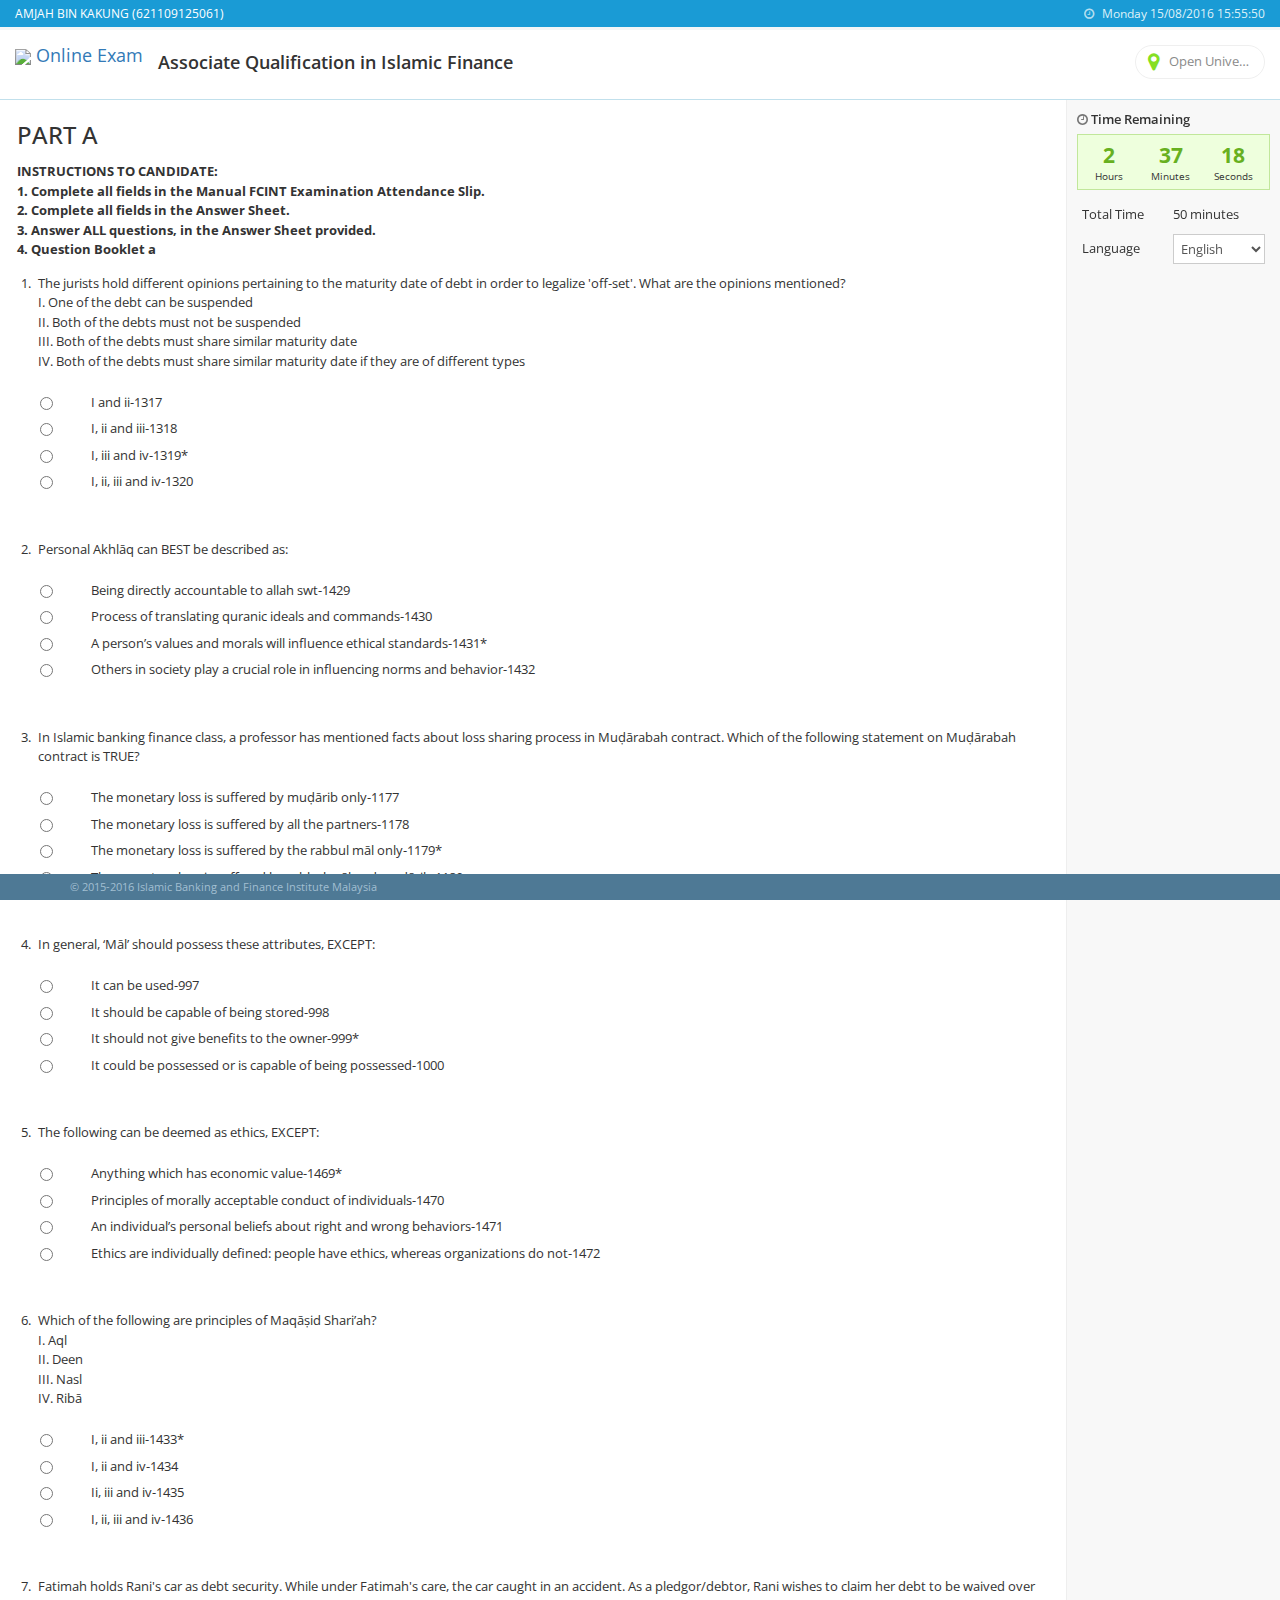
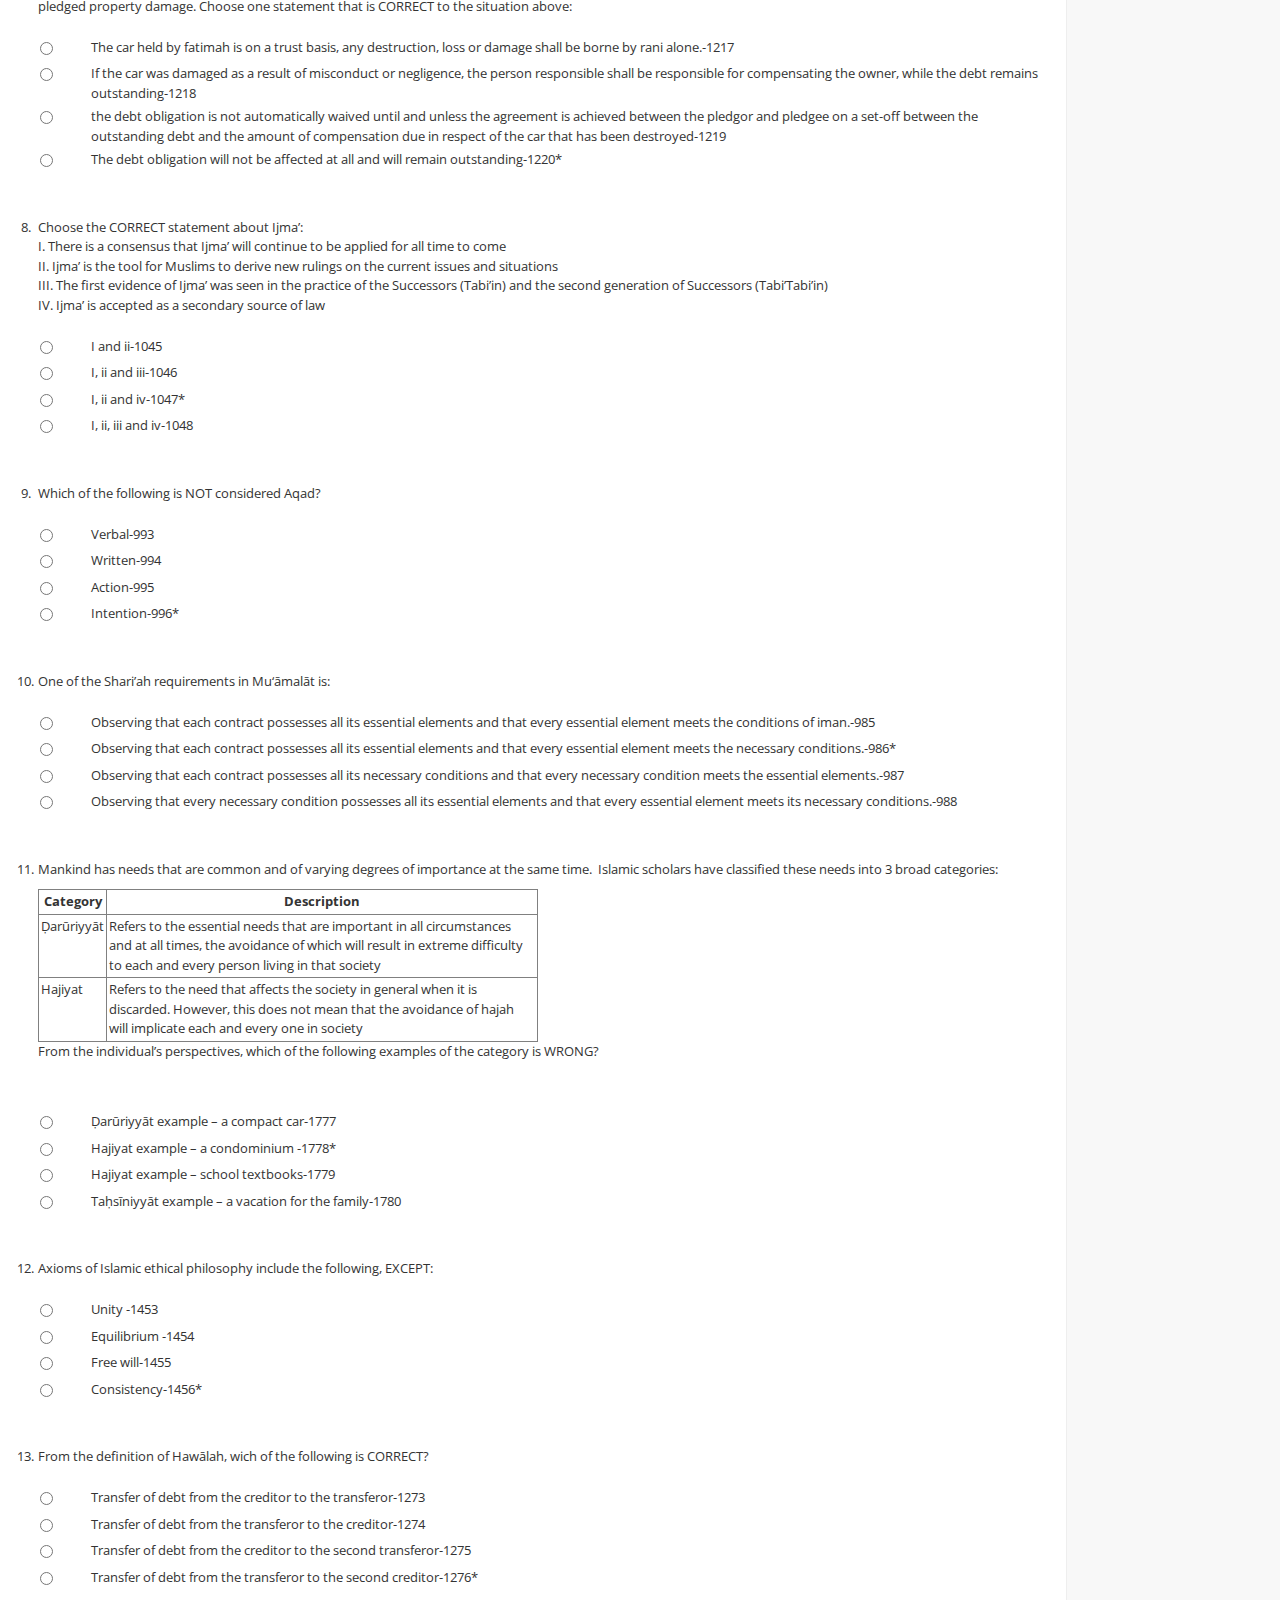
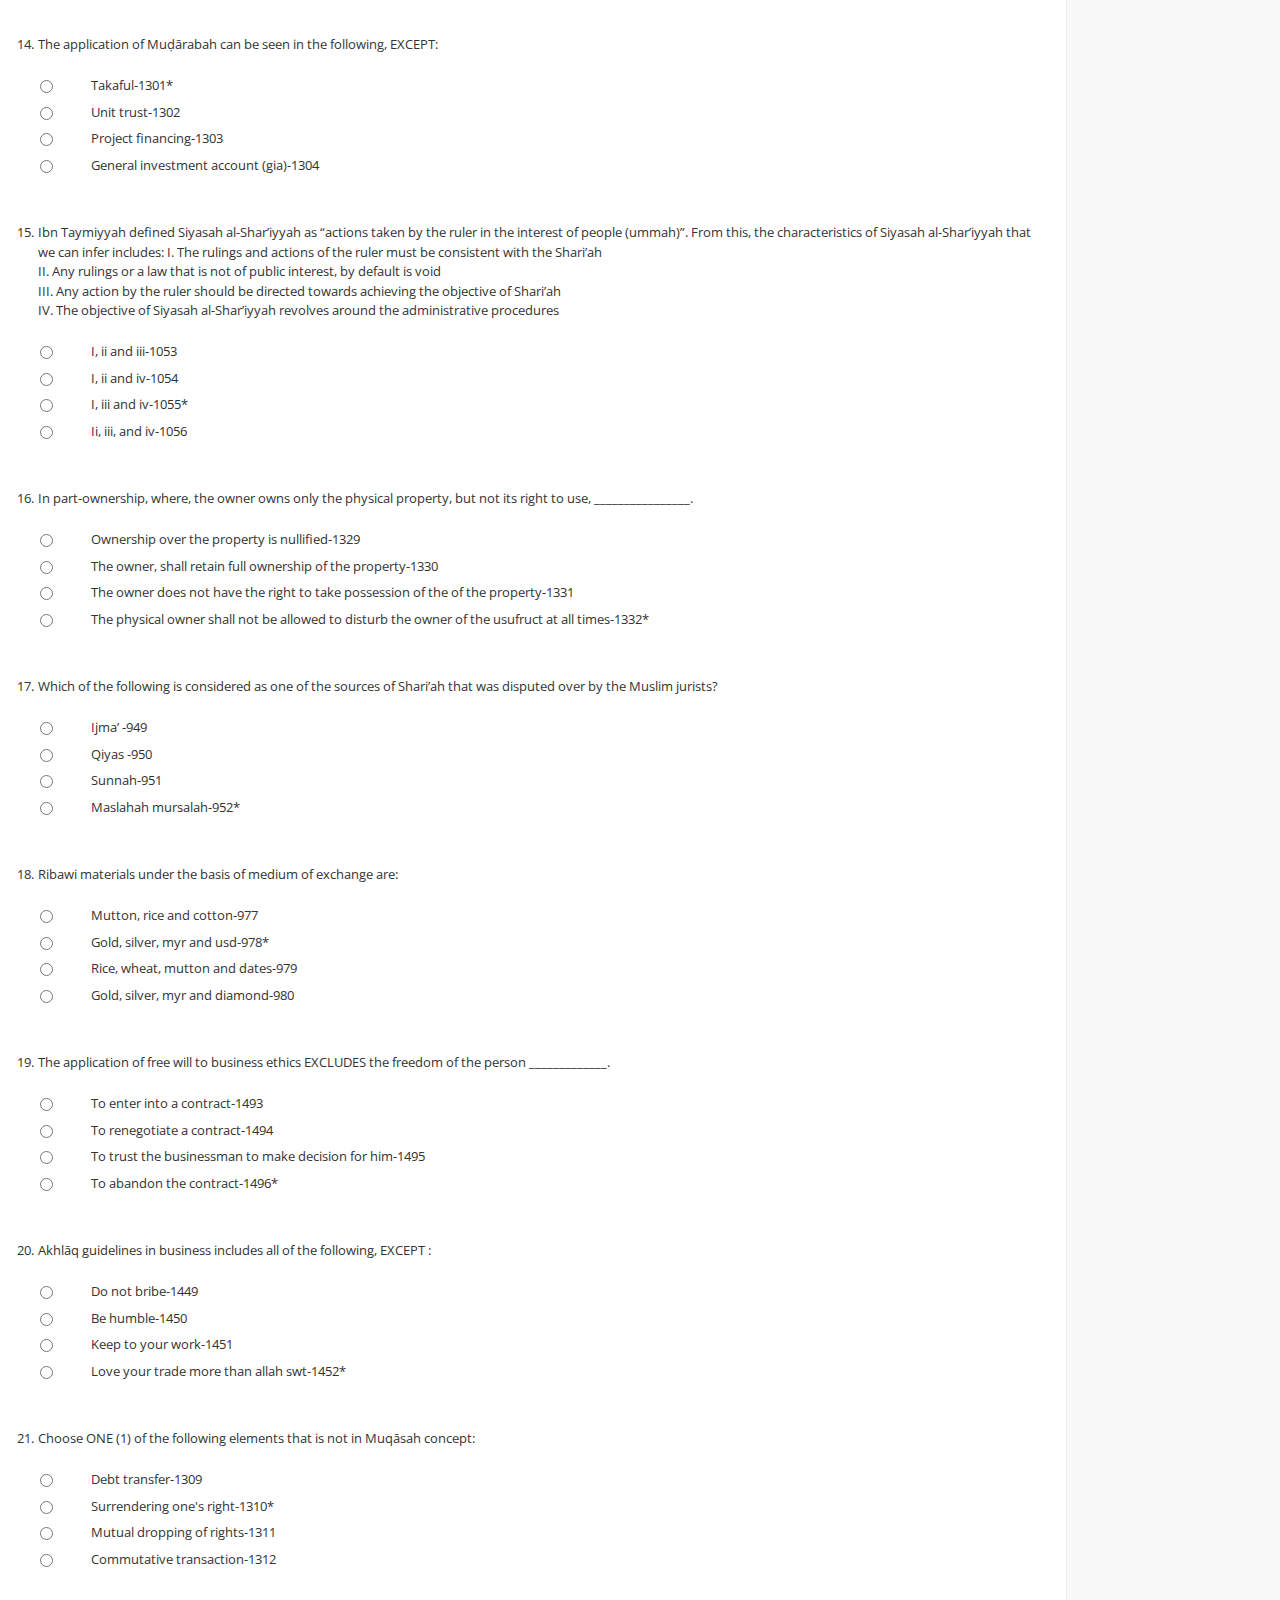
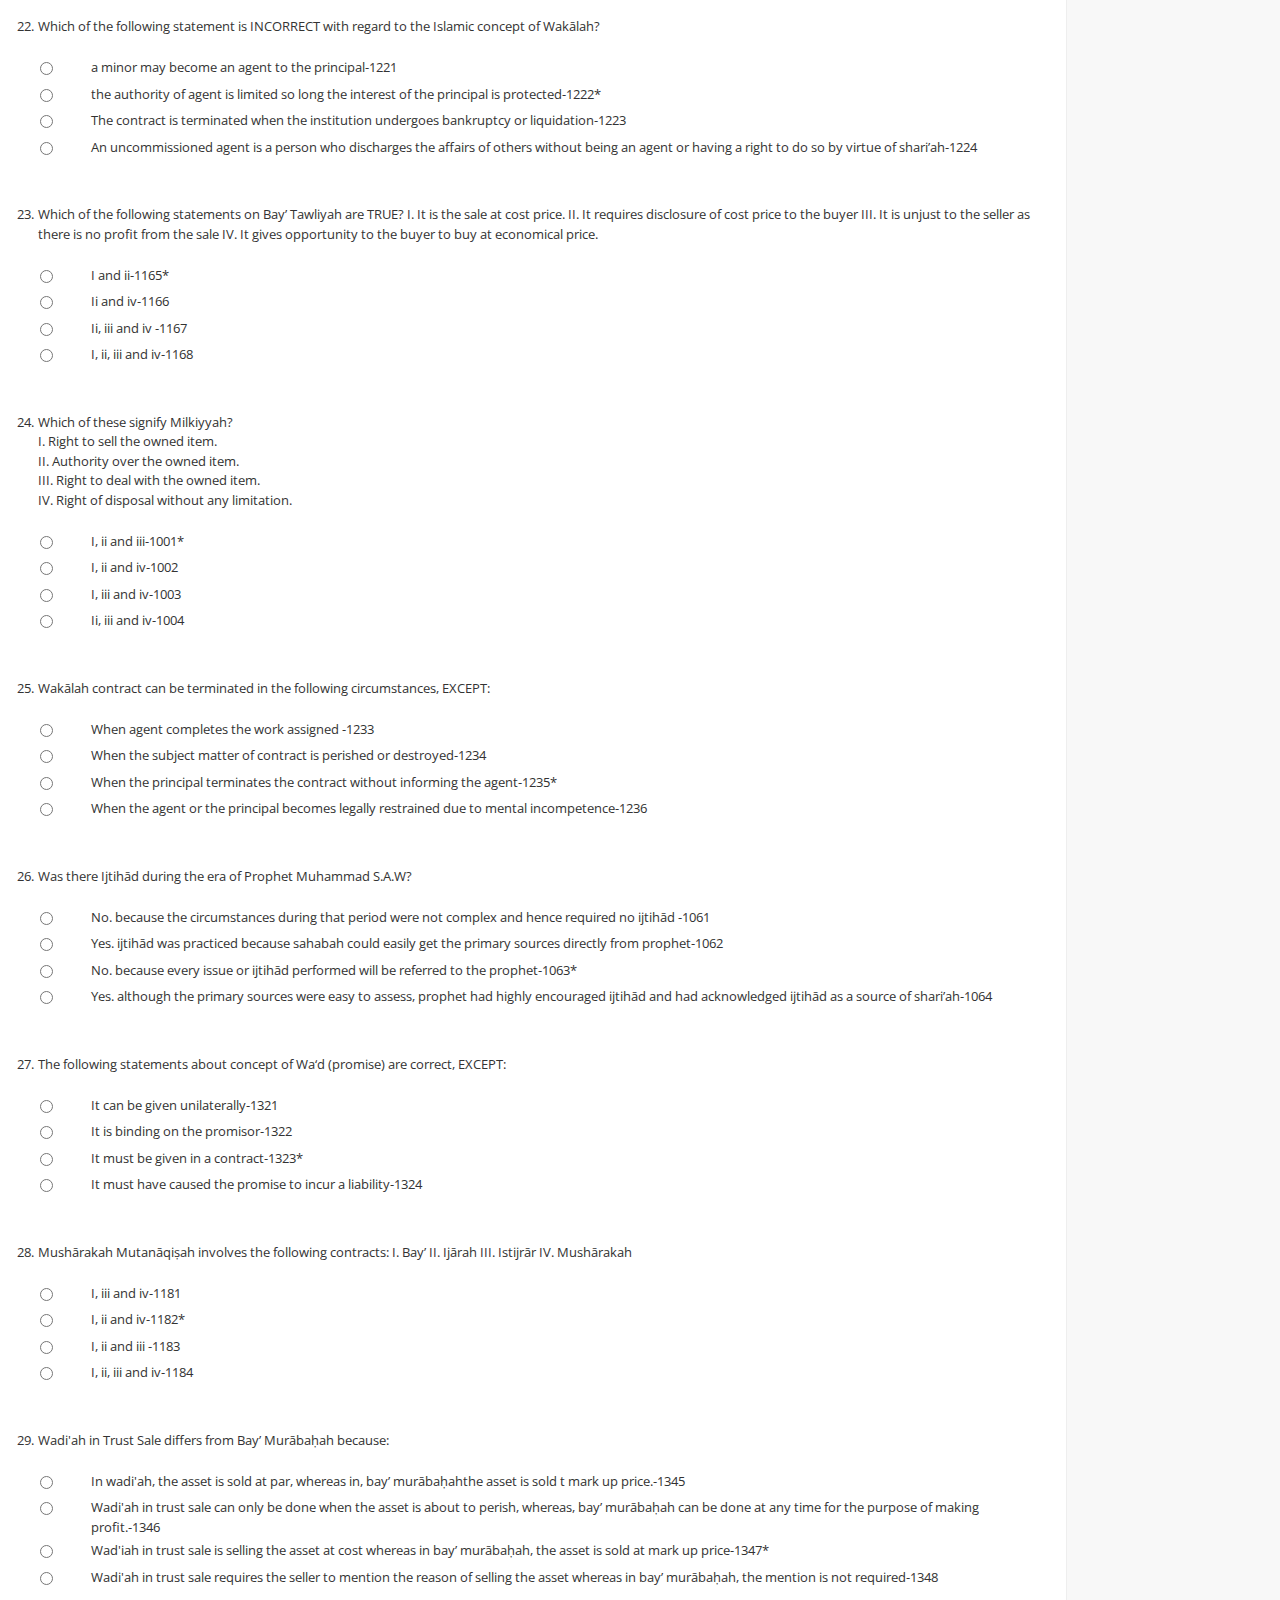
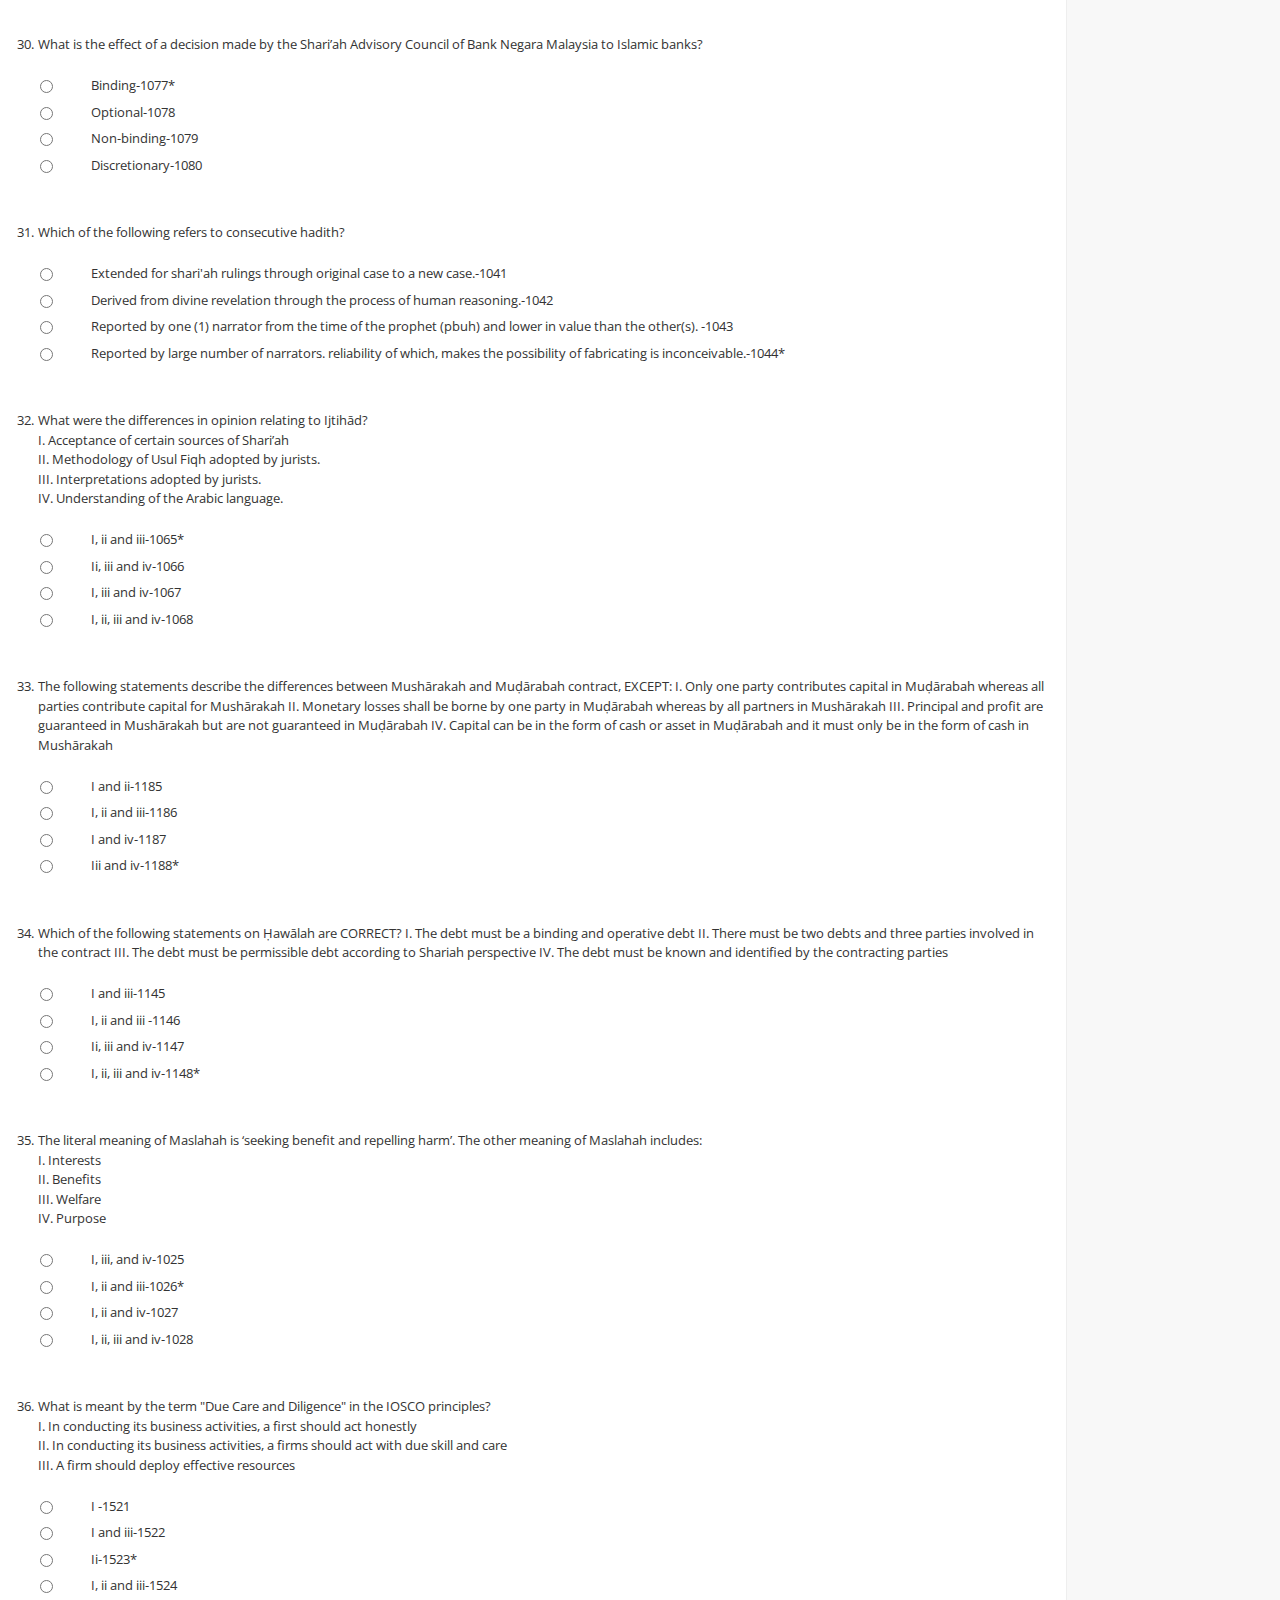
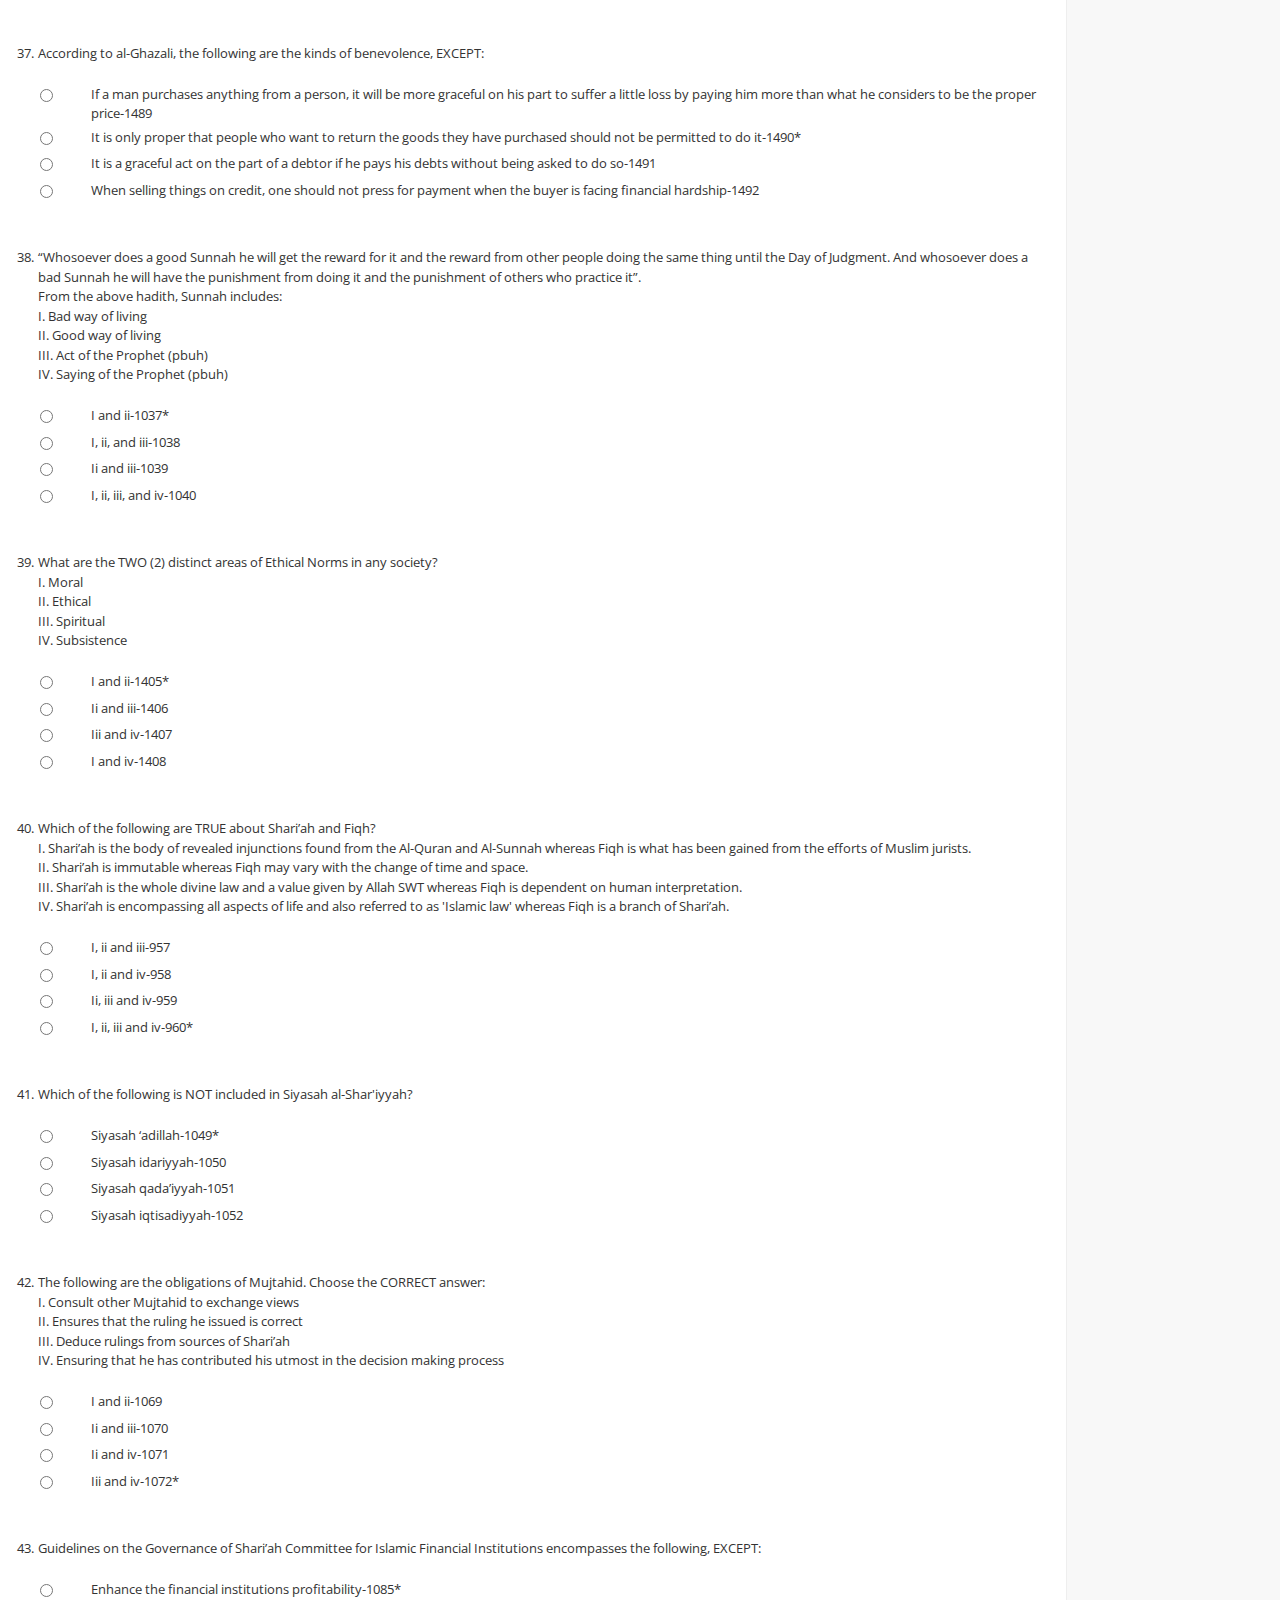
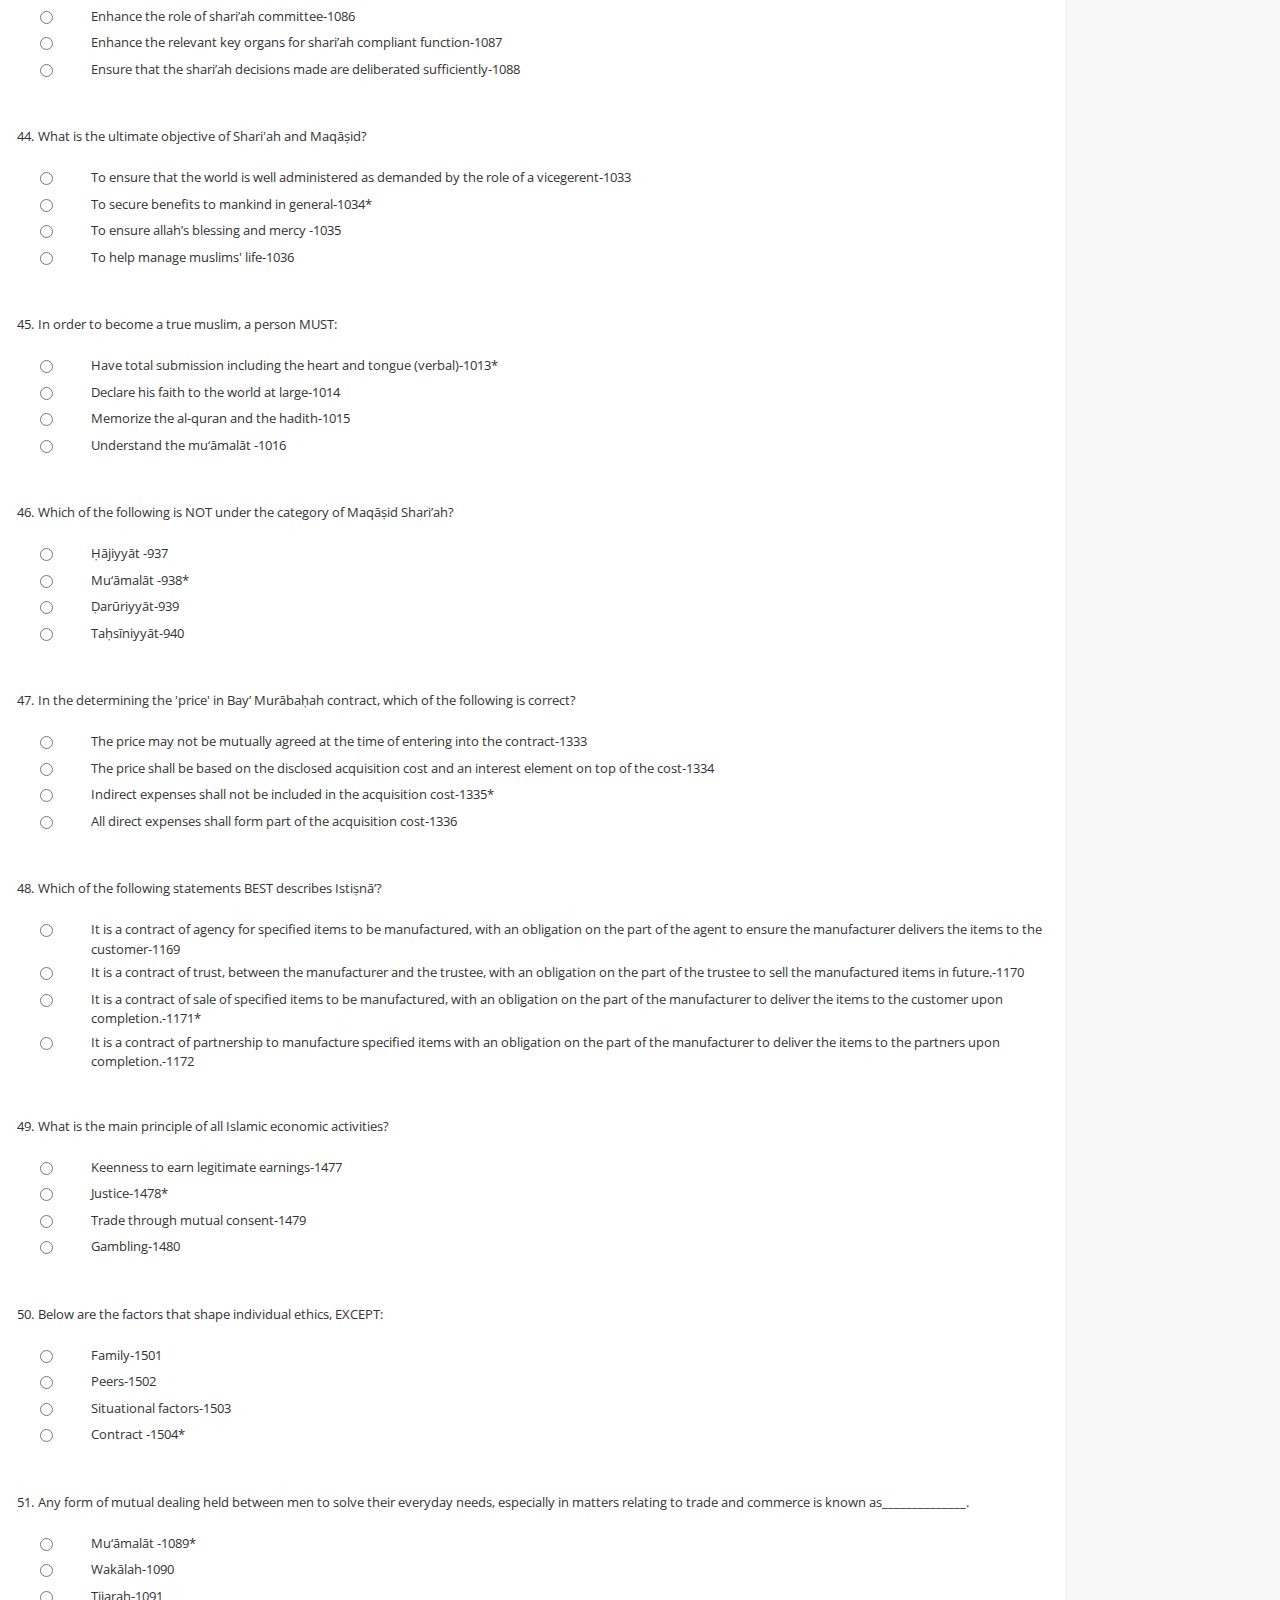
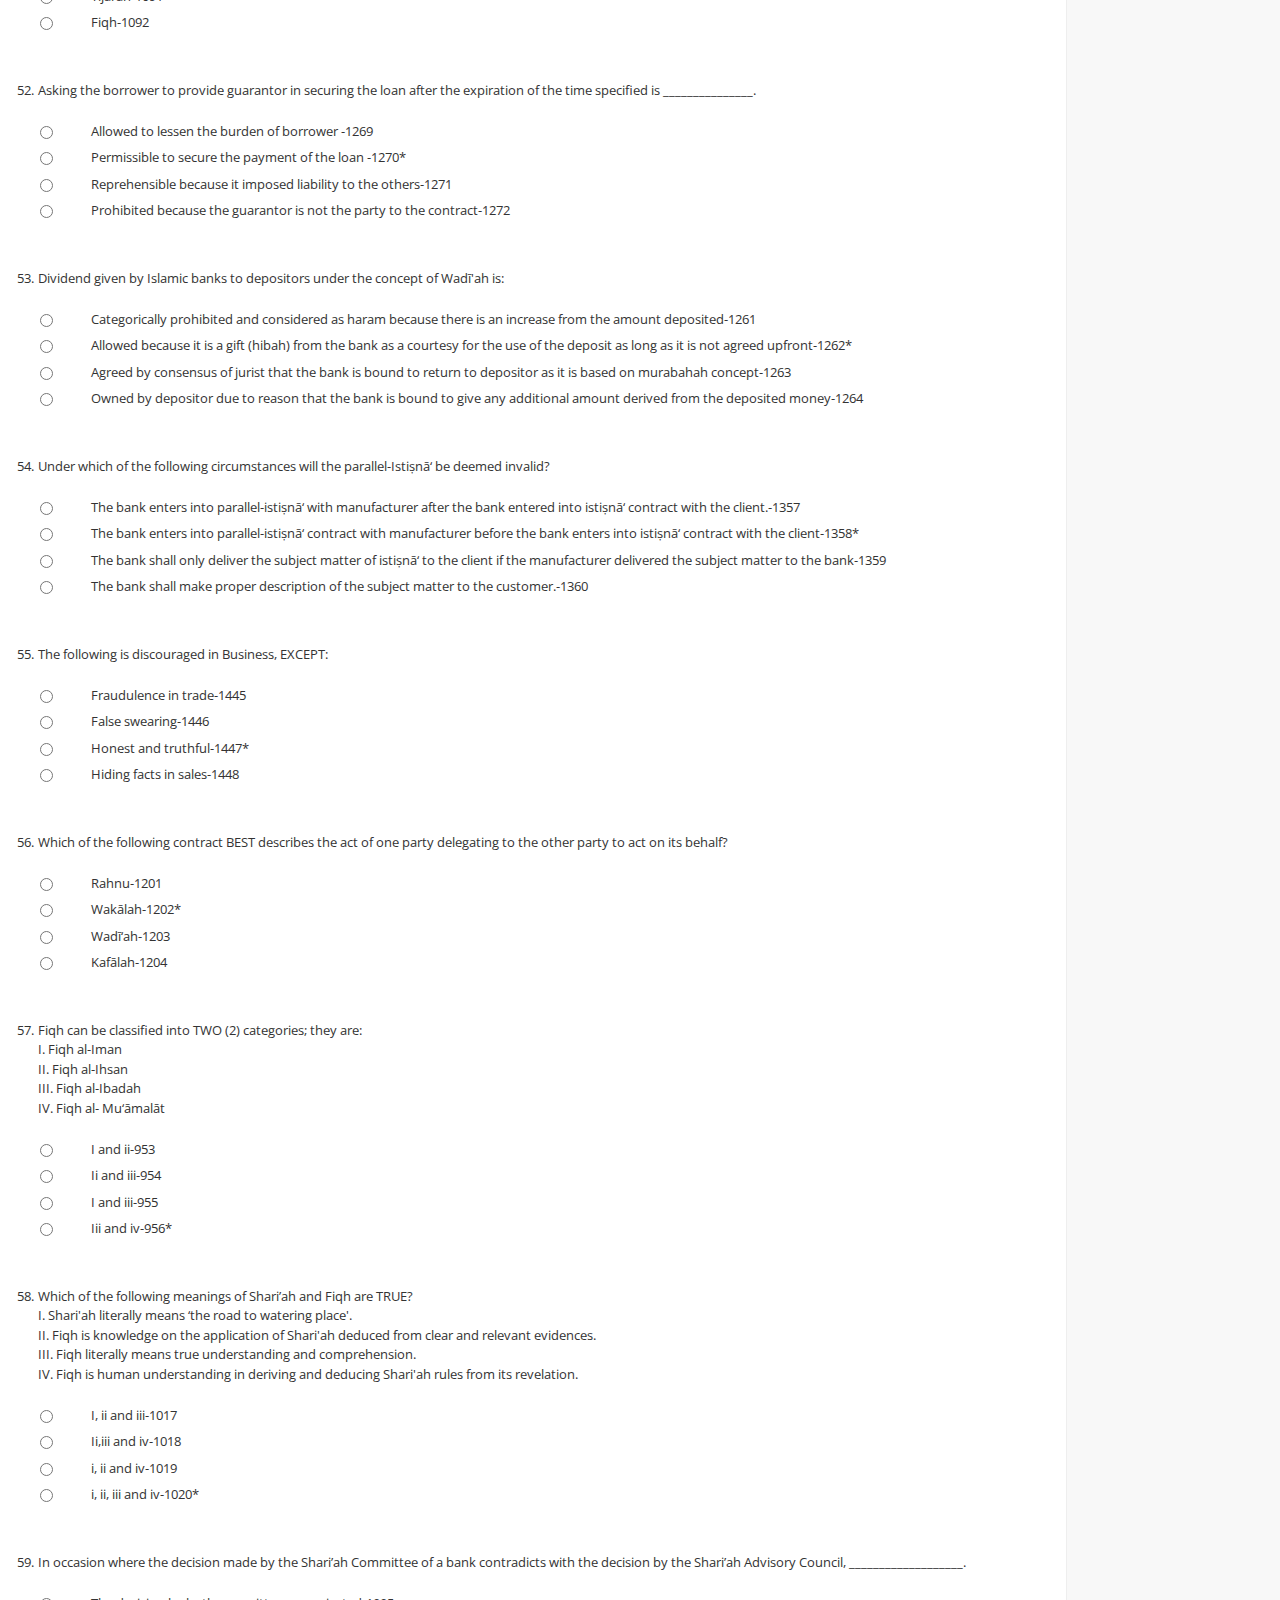
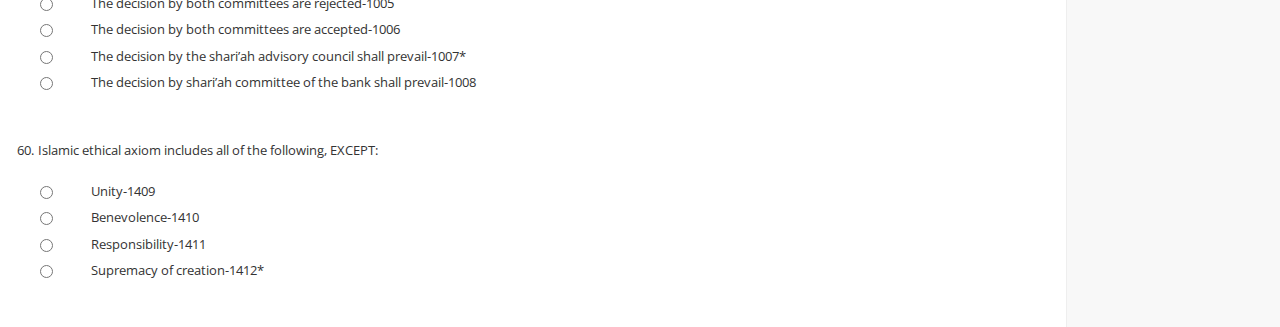
==== exam.html @ cf3e493a "lul" ====
<!doctype html>
<html class="no-js" lang="">

<head>
    <meta charset="utf-8">
    <meta http-equiv="X-UA-Compatible" content="IE=edge">
    <title>IBFIM Online Exam</title>
    <meta name="description" content="">
    <meta name="viewport" content="width=device-width, initial-scale=1">
    <!-- Bootstrap -->
    <link rel="stylesheet" href="https://netdna.bootstrapcdn.com/bootstrap/3.3.6/css/bootstrap.min.css">
    <link href="https://fonts.googleapis.com/css?family=Open+Sans:300,400,600,700" rel="stylesheet" type="text/css" />
    <link rel="stylesheet" href="https://netdna.bootstrapcdn.com/font-awesome/4.5.0/css/font-awesome.min.css">
    <link rel="stylesheet" href="https://cdnjs.cloudflare.com/ajax/libs/animate.css/3.5.2/animate.min.css">
    <link rel="stylesheet" type="text/css" href="fonts/flaticon/flaticon.css">
    <link rel="stylesheet" href="style.css" />

    <!-- HTML5 shim and Respond.js IE8 support of HTML5 elements and media queries -->
    <!--[if lt IE 9]>
			<script src="//cdnjs.cloudflare.com/ajax/libs/html5shiv/3.7.2/html5shiv.min.js"></script>
			<script src="//cdnjs.cloudflare.com/ajax/libs/respond.js/1.4.2/respond.min.js"></script>
		<![endif]-->
    <script src="https://cdnjs.cloudflare.com/ajax/libs/modernizr/2.8.3/modernizr.min.js"></script>

</head>

<body>
    <header id="header" class="clearfix fixed">
        <div class="userinfo pull-left userpage">
            <i class="icon flaticon-user"></i> <span class="name">AMJAH BIN KAKUNG </span><span class="visible-lg-inline">(621109125061)</span>
        </div>

        <div class="pull-right time hidden-xs">
            <i class="fa fa-clock-o"></i> Monday 15/08/2016 15:55:50
        </div>
    </header>
    <nav class="navbar navbar-default navbar-fixed-top">
        <div class="container-fluid">

            <div class="pull-right location">
                <i class="fa fa-map-marker"></i> <span class="name">Open University Malaysia Kuala Lumpur</span>
            </div>

            <div class="navbar-header">
                <div class="navbar-brand">
                    <a href="#"><img src="images/IBFIM-logo.png"> Online Exam</a>
                </div>
            </div>

            <h4 class="title visible-lg">Associate Qualification in Islamic Finance</h4>

        </div>
    </nav>

    <div id="wrapper" class="exam-wrapper">
        <div class="container-fluid" id="main-container">
            <div class="main exam-content-wrap" id="content">
                <!-- content -->
				<div class="row">
					
					<div class="col-xs-8 col-sm-9 col-md-10 exam-content">
					<!-- EXAM CONTENT -->

						<table class="" id="tbl-question" width="100%">
						<tbody>
							<tr>
								<td colspan="2" id="section-name"><strong><h2>PART A</h2></strong>
								</td>
							</tr>
							<tr>
								<td colspan="2" id="section-instruction"><strong></strong>
									<p><strong>INSTRUCTIONS TO CANDIDATE:<br>
									1. Complete all fields in the Manual FCINT Examination Attendance Slip.<br>
									2. Complete all fields in the Answer Sheet.<br>
									3. Answer ALL questions, in the Answer Sheet provided.<br>
									4. Question Booklet a</strong>
									</p>
								</td>
							</tr>
							<tr class="anchor">
								<td colspan="2" id="quest-361">361</td>
							</tr>
							<tr>
								<td align="center">1.</td>
								<td name="quest-361">The jurists hold different opinions pertaining to the maturity date of debt in order to legalize 'off-set'. What are the opinions mentioned?
									<br> I. One of the debt can be suspended
									<br> II. Both of the debts must not be suspended
									<br> III. Both of the debts must share similar maturity date
									<br> IV. Both of the debts must share similar maturity date if they are of different types
									<br>
									<br>
									<table id="tbl-answer" width="100%">

										<tbody>
											<tr>
												<td width="5%">
													<input class="radio_answer" name="answer-361" id="361" value="1317" type="radio">
												</td>
												<td>
													I and ii-1317 </td>

											</tr>

											<tr>
												<td width="5%">
													<input class="radio_answer" name="answer-361" id="361" value="1318" type="radio">
												</td>
												<td>
													I, ii and iii-1318 </td>

											</tr>

											<tr>
												<td width="5%">
													<input class="radio_answer" name="answer-361" id="361" value="1319" type="radio">
												</td>
												<td>
													I, iii and iv-1319* </td>

											</tr>

											<tr>
												<td width="5%">
													<input class="radio_answer" name="answer-361" id="361" value="1320" type="radio">
												</td>
												<td>
													I, ii, iii and iv-1320 </td>

											</tr>
										</tbody>
									</table>
									<br>
									<br>
								</td>
							</tr>
							<tr class="anchor">
								<td colspan="2" id="quest-362">362</td>
							</tr>
							<tr>
								<td align="center">2.</td>
								<td name="quest-362">Personal Akhlāq can BEST be described as:
									<br>
									<br>
									<table id="tbl-answer" width="100%">

										<tbody>
											<tr>
												<td width="5%">
													<input class="radio_answer" name="answer-362" id="362" value="1429" type="radio">
												</td>
												<td>
													Being directly accountable to allah swt-1429 </td>

											</tr>

											<tr>
												<td width="5%">
													<input class="radio_answer" name="answer-362" id="362" value="1430" type="radio">
												</td>
												<td>
													Process of translating quranic ideals and commands-1430 </td>

											</tr>

											<tr>
												<td width="5%">
													<input class="radio_answer" name="answer-362" id="362" value="1431" type="radio">
												</td>
												<td>
													A person’s values and morals will influence ethical standards-1431* </td>

											</tr>

											<tr>
												<td width="5%">
													<input class="radio_answer" name="answer-362" id="362" value="1432" type="radio">
												</td>
												<td>
													Others in society play a crucial role in influencing norms and behavior-1432 </td>

											</tr>
										</tbody>
									</table>
									<br>
									<br>
								</td>
							</tr>
							<tr class="anchor">
								<td colspan="2" id="quest-363">363</td>
							</tr>
							<tr>
								<td align="center">3.</td>
								<td name="quest-363">In Islamic banking finance class, a professor has mentioned facts about loss sharing process in Muḍārabah contract. Which of the following statement on Muḍārabah contract is TRUE?
									<br>
									<br>
									<table id="tbl-answer" width="100%">

										<tbody>
											<tr>
												<td width="5%">
													<input class="radio_answer" name="answer-363" id="363" value="1177" type="radio">
												</td>
												<td>
													The monetary loss is suffered by muḍārib only-1177 </td>

											</tr>

											<tr>
												<td width="5%">
													<input class="radio_answer" name="answer-363" id="363" value="1178" type="radio">
												</td>
												<td>
													The monetary loss is suffered by all the partners-1178 </td>

											</tr>

											<tr>
												<td width="5%">
													<input class="radio_answer" name="answer-363" id="363" value="1179" type="radio">
												</td>
												<td>
													The monetary loss is suffered by the rabbul māl only-1179* </td>

											</tr>

											<tr>
												<td width="5%">
													<input class="radio_answer" name="answer-363" id="363" value="1180" type="radio">
												</td>
												<td>
													The monetary loss is suffered by rabbul māl and muḍārib-1180 </td>

											</tr>
										</tbody>
									</table>
									<br>
									<br>
								</td>
							</tr>
							<tr class="anchor">
								<td colspan="2" id="quest-365">365</td>
							</tr>
							<tr>
								<td align="center">4.</td>
								<td name="quest-365">In general, ‘Māl’ should possess these attributes, EXCEPT:
									<br>
									<br>
									<table id="tbl-answer" width="100%">

										<tbody>
											<tr>
												<td width="5%">
													<input class="radio_answer" name="answer-365" id="365" value="997" type="radio">
												</td>
												<td>
													It can be used-997 </td>

											</tr>

											<tr>
												<td width="5%">
													<input class="radio_answer" name="answer-365" id="365" value="998" type="radio">
												</td>
												<td>
													It should be capable of being stored-998 </td>

											</tr>

											<tr>
												<td width="5%">
													<input class="radio_answer" name="answer-365" id="365" value="999" type="radio">
												</td>
												<td>
													It should not give benefits to the owner-999* </td>

											</tr>

											<tr>
												<td width="5%">
													<input class="radio_answer" name="answer-365" id="365" value="1000" type="radio">
												</td>
												<td>
													It could be possessed or is capable of being possessed-1000 </td>

											</tr>
										</tbody>
									</table>
									<br>
									<br>
								</td>
							</tr>
							<tr class="anchor">
								<td colspan="2" id="quest-370">370</td>
							</tr>
							<tr>
								<td align="center">5.</td>
								<td name="quest-370">The following can be deemed as ethics, EXCEPT:
									<br>
									<br>
									<table id="tbl-answer" width="100%">

										<tbody>
											<tr>
												<td width="5%">
													<input class="radio_answer" name="answer-370" id="370" value="1469" type="radio">
												</td>
												<td>
													Anything which has economic value-1469* </td>

											</tr>

											<tr>
												<td width="5%">
													<input class="radio_answer" name="answer-370" id="370" value="1470" type="radio">
												</td>
												<td>
													Principles of morally acceptable conduct of individuals-1470 </td>

											</tr>

											<tr>
												<td width="5%">
													<input class="radio_answer" name="answer-370" id="370" value="1471" type="radio">
												</td>
												<td>
													An individual’s personal beliefs about right and wrong behaviors-1471 </td>

											</tr>

											<tr>
												<td width="5%">
													<input class="radio_answer" name="answer-370" id="370" value="1472" type="radio">
												</td>
												<td>
													Ethics are individually defined: people have ethics, whereas organizations do not-1472 </td>

											</tr>
										</tbody>
									</table>
									<br>
									<br>
								</td>
							</tr>
							<tr class="anchor">
								<td colspan="2" id="quest-371">371</td>
							</tr>
							<tr>
								<td align="center">6.</td>
								<td name="quest-371">Which of the following are principles of Maqāṣid Shari’ah?
									<br> I. Aql
									<br> II. Deen
									<br> III. Nasl
									<br> IV. Ribā
									<br>
									<br>
									<table id="tbl-answer" width="100%">

										<tbody>
											<tr>
												<td width="5%">
													<input class="radio_answer" name="answer-371" id="371" value="1433" type="radio">
												</td>
												<td>
													I, ii and iii-1433* </td>

											</tr>

											<tr>
												<td width="5%">
													<input class="radio_answer" name="answer-371" id="371" value="1434" type="radio">
												</td>
												<td>
													I, ii and iv-1434 </td>

											</tr>

											<tr>
												<td width="5%">
													<input class="radio_answer" name="answer-371" id="371" value="1435" type="radio">
												</td>
												<td>
													Ii, iii and iv-1435 </td>

											</tr>

											<tr>
												<td width="5%">
													<input class="radio_answer" name="answer-371" id="371" value="1436" type="radio">
												</td>
												<td>
													I, ii, iii and iv-1436 </td>

											</tr>
										</tbody>
									</table>
									<br>
									<br>
								</td>
							</tr>
							<tr class="anchor">
								<td colspan="2" id="quest-372">372</td>
							</tr>
							<tr>
								<td align="center">7.</td>
								<td name="quest-372">Fatimah holds Rani's car as debt security. While under Fatimah's care, the car caught in an accident. As a pledgor/debtor, Rani wishes to claim her debt to be waived over pledged property damage. Choose one statement that is CORRECT to the situation above:
									<br>
									<br>
									<table id="tbl-answer" width="100%">

										<tbody>
											<tr>
												<td width="5%">
													<input class="radio_answer" name="answer-372" id="372" value="1217" type="radio">
												</td>
												<td>
													The car held by fatimah is on a trust basis, any destruction, loss or damage shall be borne by rani alone.-1217 </td>

											</tr>

											<tr>
												<td width="5%">
													<input class="radio_answer" name="answer-372" id="372" value="1218" type="radio">
												</td>
												<td>
													If the car was damaged as a result of misconduct or negligence, the person responsible shall be responsible for compensating the owner, while the debt remains outstanding-1218 </td>

											</tr>

											<tr>
												<td width="5%">
													<input class="radio_answer" name="answer-372" id="372" value="1219" type="radio">
												</td>
												<td>
													the debt obligation is not automatically waived until and unless the agreement is achieved between the pledgor and pledgee on a set-off between the outstanding debt and the amount of compensation due in respect of the car that has been destroyed-1219 </td>

											</tr>

											<tr>
												<td width="5%">
													<input class="radio_answer" name="answer-372" id="372" value="1220" type="radio">
												</td>
												<td>
													The debt obligation will not be affected at all and will remain outstanding-1220* </td>

											</tr>
										</tbody>
									</table>
									<br>
									<br>
								</td>
							</tr>
							<tr class="anchor">
								<td colspan="2" id="quest-373">373</td>
							</tr>
							<tr>
								<td align="center">8.</td>
								<td name="quest-373">Choose the CORRECT statement about Ijma’:
									<br> I. There is a consensus that Ijma’ will continue to be applied for all time to come
									<br> II. Ijma’ is the tool for Muslims to derive new rulings on the current issues and situations
									<br> III. The first evidence of Ijma’ was seen in the practice of the Successors (Tabi’in) and the second generation of Successors (Tabi’Tabi’in)
									<br> IV. Ijma’ is accepted as a secondary source of law
									<br>
									<br>
									<table id="tbl-answer" width="100%">

										<tbody>
											<tr>
												<td width="5%">
													<input class="radio_answer" name="answer-373" id="373" value="1045" type="radio">
												</td>
												<td>
													I and ii-1045 </td>

											</tr>

											<tr>
												<td width="5%">
													<input class="radio_answer" name="answer-373" id="373" value="1046" type="radio">
												</td>
												<td>
													I, ii and iii-1046 </td>

											</tr>

											<tr>
												<td width="5%">
													<input class="radio_answer" name="answer-373" id="373" value="1047" type="radio">
												</td>
												<td>
													I, ii and iv-1047* </td>

											</tr>

											<tr>
												<td width="5%">
													<input class="radio_answer" name="answer-373" id="373" value="1048" type="radio">
												</td>
												<td>
													I, ii, iii and iv-1048 </td>

											</tr>
										</tbody>
									</table>
									<br>
									<br>
								</td>
							</tr>
							<tr class="anchor">
								<td colspan="2" id="quest-374">374</td>
							</tr>
							<tr>
								<td align="center">9.</td>
								<td name="quest-374">Which of the following is NOT considered Aqad?
									<br>
									<br>
									<table id="tbl-answer" width="100%">

										<tbody>
											<tr>
												<td width="5%">
													<input class="radio_answer" name="answer-374" id="374" value="993" type="radio">
												</td>
												<td>
													Verbal-993 </td>

											</tr>

											<tr>
												<td width="5%">
													<input class="radio_answer" name="answer-374" id="374" value="994" type="radio">
												</td>
												<td>
													Written-994 </td>

											</tr>

											<tr>
												<td width="5%">
													<input class="radio_answer" name="answer-374" id="374" value="995" type="radio">
												</td>
												<td>
													Action-995 </td>

											</tr>

											<tr>
												<td width="5%">
													<input class="radio_answer" name="answer-374" id="374" value="996" type="radio">
												</td>
												<td>
													Intention-996* </td>

											</tr>
										</tbody>
									</table>
									<br>
									<br>
								</td>
							</tr>
							<tr class="anchor">
								<td colspan="2" id="quest-377">377</td>
							</tr>
							<tr>
								<td align="center">10.</td>
								<td name="quest-377">One of the Shari’ah requirements in Mu‘āmalāt is:
									<br>
									<br>
									<table id="tbl-answer" width="100%">

										<tbody>
											<tr>
												<td width="5%">
													<input class="radio_answer" name="answer-377" id="377" value="985" type="radio">
												</td>
												<td>
													Observing that each contract possesses all its essential elements and that every essential element meets the conditions of iman.-985 </td>

											</tr>

											<tr>
												<td width="5%">
													<input class="radio_answer" name="answer-377" id="377" value="986" type="radio">
												</td>
												<td>
													Observing that each contract possesses all its essential elements and that every essential element meets the necessary conditions.-986* </td>

											</tr>

											<tr>
												<td width="5%">
													<input class="radio_answer" name="answer-377" id="377" value="987" type="radio">
												</td>
												<td>
													Observing that each contract possesses all its necessary conditions and that every necessary condition meets the essential elements.-987 </td>

											</tr>

											<tr>
												<td width="5%">
													<input class="radio_answer" name="answer-377" id="377" value="988" type="radio">
												</td>
												<td>
													Observing that every necessary condition possesses all its essential elements and that every essential element meets its necessary conditions.-988 </td>

											</tr>
										</tbody>
									</table>
									<br>
									<br>
								</td>
							</tr>
							<tr class="anchor">
								<td colspan="2" id="quest-382">382</td>
							</tr>
							<tr>
								<td align="center">11.</td>
								<td name="quest-382">
									<p>Mankind has needs that are common and of varying degrees of importance at the same time. &nbsp;Islamic scholars have classified these needs into 3 broad categories:&nbsp;</p>

									<table style="width:500px" border="1" cellpadding="1" cellspacing="1">
										<tbody>
											<tr>
												<td style="text-align: center;"><strong>Category</strong>
												</td>
												<td style="text-align: center;"><strong>Description</strong>
												</td>
											</tr>
											<tr>
												<td>Ḍarūriyyāt</td>
												<td>Refers to the essential needs that are important in all circumstances and at all times, the avoidance of which will result in extreme difficulty to each and every person living in that society</td>
											</tr>
											<tr>
												<td>Hajiyat</td>
												<td>Refers to the need that affects the society in general when it is discarded. However, this does not mean that the avoidance of hajah will implicate each and every one in society</td>
											</tr>
										</tbody>
									</table>

									<p>From the individual’s perspectives, which of the following examples of the category is WRONG?</p>
									<br>
									<br>
									<table id="tbl-answer" width="100%">

										<tbody>
											<tr>
												<td width="5%">
													<input class="radio_answer" name="answer-382" id="382" value="1777" type="radio">
												</td>
												<td>
													Ḍarūriyyāt example – a compact car-1777 </td>

											</tr>

											<tr>
												<td width="5%">
													<input class="radio_answer" name="answer-382" id="382" value="1778" type="radio">
												</td>
												<td>
													Hajiyat example – a condominium -1778* </td>

											</tr>

											<tr>
												<td width="5%">
													<input class="radio_answer" name="answer-382" id="382" value="1779" type="radio">
												</td>
												<td>
													Hajiyat example – school textbooks-1779 </td>

											</tr>

											<tr>
												<td width="5%">
													<input class="radio_answer" name="answer-382" id="382" value="1780" type="radio">
												</td>
												<td>
													Taḥsīniyyāt example – a vacation for the family-1780 </td>

											</tr>
										</tbody>
									</table>
									<br>
									<br>
								</td>
							</tr>
							<tr class="anchor">
								<td colspan="2" id="quest-383">383</td>
							</tr>
							<tr>
								<td align="center">12.</td>
								<td name="quest-383">Axioms of Islamic ethical philosophy include the following, EXCEPT:
									<br>
									<br>
									<table id="tbl-answer" width="100%">

										<tbody>
											<tr>
												<td width="5%">
													<input class="radio_answer" name="answer-383" id="383" value="1453" type="radio">
												</td>
												<td>
													Unity -1453 </td>

											</tr>

											<tr>
												<td width="5%">
													<input class="radio_answer" name="answer-383" id="383" value="1454" type="radio">
												</td>
												<td>
													Equilibrium -1454 </td>

											</tr>

											<tr>
												<td width="5%">
													<input class="radio_answer" name="answer-383" id="383" value="1455" type="radio">
												</td>
												<td>
													Free will-1455 </td>

											</tr>

											<tr>
												<td width="5%">
													<input class="radio_answer" name="answer-383" id="383" value="1456" type="radio">
												</td>
												<td>
													Consistency-1456* </td>

											</tr>
										</tbody>
									</table>
									<br>
									<br>
								</td>
							</tr>
							<tr class="anchor">
								<td colspan="2" id="quest-387">387</td>
							</tr>
							<tr>
								<td align="center">13.</td>
								<td name="quest-387">From the definition of Hawālah, wich of the following is CORRECT?
									<br>
									<br>
									<table id="tbl-answer" width="100%">

										<tbody>
											<tr>
												<td width="5%">
													<input class="radio_answer" name="answer-387" id="387" value="1273" type="radio">
												</td>
												<td>
													Transfer of debt from the creditor to the transferor-1273 </td>

											</tr>

											<tr>
												<td width="5%">
													<input class="radio_answer" name="answer-387" id="387" value="1274" type="radio">
												</td>
												<td>
													Transfer of debt from the transferor to the creditor-1274 </td>

											</tr>

											<tr>
												<td width="5%">
													<input class="radio_answer" name="answer-387" id="387" value="1275" type="radio">
												</td>
												<td>
													Transfer of debt from the creditor to the second transferor-1275 </td>

											</tr>

											<tr>
												<td width="5%">
													<input class="radio_answer" name="answer-387" id="387" value="1276" type="radio">
												</td>
												<td>
													Transfer of debt from the transferor to the second creditor-1276* </td>

											</tr>
										</tbody>
									</table>
									<br>
									<br>
								</td>
							</tr>
							<tr class="anchor">
								<td colspan="2" id="quest-389">389</td>
							</tr>
							<tr>
								<td align="center">14.</td>
								<td name="quest-389">The application of Muḍārabah can be seen in the following, EXCEPT:
									<br>
									<br>
									<table id="tbl-answer" width="100%">

										<tbody>
											<tr>
												<td width="5%">
													<input class="radio_answer" name="answer-389" id="389" value="1301" type="radio">
												</td>
												<td>
													Takaful-1301* </td>

											</tr>

											<tr>
												<td width="5%">
													<input class="radio_answer" name="answer-389" id="389" value="1302" type="radio">
												</td>
												<td>
													Unit trust-1302 </td>

											</tr>

											<tr>
												<td width="5%">
													<input class="radio_answer" name="answer-389" id="389" value="1303" type="radio">
												</td>
												<td>
													Project financing-1303 </td>

											</tr>

											<tr>
												<td width="5%">
													<input class="radio_answer" name="answer-389" id="389" value="1304" type="radio">
												</td>
												<td>
													General investment account (gia)-1304 </td>

											</tr>
										</tbody>
									</table>
									<br>
									<br>
								</td>
							</tr>
							<tr class="anchor">
								<td colspan="2" id="quest-391">391</td>
							</tr>
							<tr>
								<td align="center">15.</td>
								<td name="quest-391">Ibn Taymiyyah defined Siyasah al-Shar’iyyah as “actions taken by the ruler in the interest of people (ummah)”. From this, the characteristics of Siyasah al-Shar’iyyah that we can infer includes: I. The rulings and actions of the ruler must be consistent with the Shari’ah
									<br> II. Any rulings or a law that is not of public interest, by default is void
									<br> III. Any action by the ruler should be directed towards achieving the objective of Shari’ah
									<br> IV. The objective of Siyasah al-Shar’iyyah revolves around the administrative procedures
									<br>
									<br>
									<table id="tbl-answer" width="100%">

										<tbody>
											<tr>
												<td width="5%">
													<input class="radio_answer" name="answer-391" id="391" value="1053" type="radio">
												</td>
												<td>
													I, ii and iii-1053 </td>

											</tr>

											<tr>
												<td width="5%">
													<input class="radio_answer" name="answer-391" id="391" value="1054" type="radio">
												</td>
												<td>
													I, ii and iv-1054 </td>

											</tr>

											<tr>
												<td width="5%">
													<input class="radio_answer" name="answer-391" id="391" value="1055" type="radio">
												</td>
												<td>
													I, iii and iv-1055* </td>

											</tr>

											<tr>
												<td width="5%">
													<input class="radio_answer" name="answer-391" id="391" value="1056" type="radio">
												</td>
												<td>
													Ii, iii, and iv-1056 </td>

											</tr>
										</tbody>
									</table>
									<br>
									<br>
								</td>
							</tr>
							<tr class="anchor">
								<td colspan="2" id="quest-393">393</td>
							</tr>
							<tr>
								<td align="center">16.</td>
								<td name="quest-393">In part-ownership, where, the owner owns only the physical property, but not its right to use, ________________.
									<br>
									<br>
									<table id="tbl-answer" width="100%">

										<tbody>
											<tr>
												<td width="5%">
													<input class="radio_answer" name="answer-393" id="393" value="1329" type="radio">
												</td>
												<td>
													Ownership over the property is nullified-1329 </td>

											</tr>

											<tr>
												<td width="5%">
													<input class="radio_answer" name="answer-393" id="393" value="1330" type="radio">
												</td>
												<td>
													The owner, shall retain full ownership of the property-1330 </td>

											</tr>

											<tr>
												<td width="5%">
													<input class="radio_answer" name="answer-393" id="393" value="1331" type="radio">
												</td>
												<td>
													The owner does not have the right to take possession of the of the property-1331 </td>

											</tr>

											<tr>
												<td width="5%">
													<input class="radio_answer" name="answer-393" id="393" value="1332" type="radio">
												</td>
												<td>
													The physical owner shall not be allowed to disturb the owner of the usufruct at all times-1332* </td>

											</tr>
										</tbody>
									</table>
									<br>
									<br>
								</td>
							</tr>
							<tr class="anchor">
								<td colspan="2" id="quest-394">394</td>
							</tr>
							<tr>
								<td align="center">17.</td>
								<td name="quest-394">Which of the following is considered as one of the sources of Shari’ah that was disputed over by the Muslim jurists?
									<br>
									<br>
									<table id="tbl-answer" width="100%">

										<tbody>
											<tr>
												<td width="5%">
													<input class="radio_answer" name="answer-394" id="394" value="949" type="radio">
												</td>
												<td>
													Ijma’ -949 </td>

											</tr>

											<tr>
												<td width="5%">
													<input class="radio_answer" name="answer-394" id="394" value="950" type="radio">
												</td>
												<td>
													Qiyas -950 </td>

											</tr>

											<tr>
												<td width="5%">
													<input class="radio_answer" name="answer-394" id="394" value="951" type="radio">
												</td>
												<td>
													Sunnah-951 </td>

											</tr>

											<tr>
												<td width="5%">
													<input class="radio_answer" name="answer-394" id="394" value="952" type="radio">
												</td>
												<td>
													Maslahah mursalah-952* </td>

											</tr>
										</tbody>
									</table>
									<br>
									<br>
								</td>
							</tr>
							<tr class="anchor">
								<td colspan="2" id="quest-396">396</td>
							</tr>
							<tr>
								<td align="center">18.</td>
								<td name="quest-396">Ribawi materials under the basis of medium of exchange are:
									<br>
									<br>
									<table id="tbl-answer" width="100%">

										<tbody>
											<tr>
												<td width="5%">
													<input class="radio_answer" name="answer-396" id="396" value="977" type="radio">
												</td>
												<td>
													Mutton, rice and cotton-977 </td>

											</tr>

											<tr>
												<td width="5%">
													<input class="radio_answer" name="answer-396" id="396" value="978" type="radio">
												</td>
												<td>
													Gold, silver, myr and usd-978* </td>

											</tr>

											<tr>
												<td width="5%">
													<input class="radio_answer" name="answer-396" id="396" value="979" type="radio">
												</td>
												<td>
													Rice, wheat, mutton and dates-979 </td>

											</tr>

											<tr>
												<td width="5%">
													<input class="radio_answer" name="answer-396" id="396" value="980" type="radio">
												</td>
												<td>
													Gold, silver, myr and diamond-980 </td>

											</tr>
										</tbody>
									</table>
									<br>
									<br>
								</td>
							</tr>
							<tr class="anchor">
								<td colspan="2" id="quest-398">398</td>
							</tr>
							<tr>
								<td align="center">19.</td>
								<td name="quest-398">The application of free will to business ethics EXCLUDES the freedom of the person _____________.
									<br>
									<br>
									<table id="tbl-answer" width="100%">

										<tbody>
											<tr>
												<td width="5%">
													<input class="radio_answer" name="answer-398" id="398" value="1493" type="radio">
												</td>
												<td>
													To enter into a contract-1493 </td>

											</tr>

											<tr>
												<td width="5%">
													<input class="radio_answer" name="answer-398" id="398" value="1494" type="radio">
												</td>
												<td>
													To renegotiate a contract-1494 </td>

											</tr>

											<tr>
												<td width="5%">
													<input class="radio_answer" name="answer-398" id="398" value="1495" type="radio">
												</td>
												<td>
													To trust the businessman to make decision for him-1495 </td>

											</tr>

											<tr>
												<td width="5%">
													<input class="radio_answer" name="answer-398" id="398" value="1496" type="radio">
												</td>
												<td>
													To abandon the contract-1496* </td>

											</tr>
										</tbody>
									</table>
									<br>
									<br>
								</td>
							</tr>
							<tr class="anchor">
								<td colspan="2" id="quest-399">399</td>
							</tr>
							<tr>
								<td align="center">20.</td>
								<td name="quest-399">Akhlāq guidelines in business includes all of the following, EXCEPT :
									<br>
									<br>
									<table id="tbl-answer" width="100%">

										<tbody>
											<tr>
												<td width="5%">
													<input class="radio_answer" name="answer-399" id="399" value="1449" type="radio">
												</td>
												<td>
													Do not bribe-1449 </td>

											</tr>

											<tr>
												<td width="5%">
													<input class="radio_answer" name="answer-399" id="399" value="1450" type="radio">
												</td>
												<td>
													Be humble-1450 </td>

											</tr>

											<tr>
												<td width="5%">
													<input class="radio_answer" name="answer-399" id="399" value="1451" type="radio">
												</td>
												<td>
													Keep to your work-1451 </td>

											</tr>

											<tr>
												<td width="5%">
													<input class="radio_answer" name="answer-399" id="399" value="1452" type="radio">
												</td>
												<td>
													Love your trade more than allah swt-1452* </td>

											</tr>
										</tbody>
									</table>
									<br>
									<br>
								</td>
							</tr>
							<tr class="anchor">
								<td colspan="2" id="quest-400">400</td>
							</tr>
							<tr>
								<td align="center">21.</td>
								<td name="quest-400">Choose ONE (1) of the following elements that is not in Muqāsah concept:
									<br>
									<br>
									<table id="tbl-answer" width="100%">

										<tbody>
											<tr>
												<td width="5%">
													<input class="radio_answer" name="answer-400" id="400" value="1309" type="radio">
												</td>
												<td>
													Debt transfer-1309 </td>

											</tr>

											<tr>
												<td width="5%">
													<input class="radio_answer" name="answer-400" id="400" value="1310" type="radio">
												</td>
												<td>
													Surrendering one's right-1310* </td>

											</tr>

											<tr>
												<td width="5%">
													<input class="radio_answer" name="answer-400" id="400" value="1311" type="radio">
												</td>
												<td>
													Mutual dropping of rights-1311 </td>

											</tr>

											<tr>
												<td width="5%">
													<input class="radio_answer" name="answer-400" id="400" value="1312" type="radio">
												</td>
												<td>
													Commutative transaction-1312 </td>

											</tr>
										</tbody>
									</table>
									<br>
									<br>
								</td>
							</tr>
							<tr class="anchor">
								<td colspan="2" id="quest-401">401</td>
							</tr>
							<tr>
								<td align="center">22.</td>
								<td name="quest-401">Which of the following statement is INCORRECT with regard to the Islamic concept of Wakālah?
									<br>
									<br>
									<table id="tbl-answer" width="100%">

										<tbody>
											<tr>
												<td width="5%">
													<input class="radio_answer" name="answer-401" id="401" value="1221" type="radio">
												</td>
												<td>
													a minor may become an agent to the principal-1221 </td>

											</tr>

											<tr>
												<td width="5%">
													<input class="radio_answer" name="answer-401" id="401" value="1222" type="radio">
												</td>
												<td>
													the authority of agent is limited so long the interest of the principal is protected-1222* </td>

											</tr>

											<tr>
												<td width="5%">
													<input class="radio_answer" name="answer-401" id="401" value="1223" type="radio">
												</td>
												<td>
													The contract is terminated when the institution undergoes bankruptcy or liquidation-1223 </td>

											</tr>

											<tr>
												<td width="5%">
													<input class="radio_answer" name="answer-401" id="401" value="1224" type="radio">
												</td>
												<td>
													An uncommissioned agent is a person who discharges the affairs of others without being an agent or having a right to do so by virtue of shari’ah-1224 </td>

											</tr>
										</tbody>
									</table>
									<br>
									<br>
								</td>
							</tr>
							<tr class="anchor">
								<td colspan="2" id="quest-403">403</td>
							</tr>
							<tr>
								<td align="center">23.</td>
								<td name="quest-403">Which of the following statements on Bay’ Tawliyah are TRUE? I. It is the sale at cost price. II. It requires disclosure of cost price to the buyer III. It is unjust to the seller as there is no profit from the sale IV. It gives opportunity to the buyer to buy at economical price.
									<br>
									<br>
									<table id="tbl-answer" width="100%">

										<tbody>
											<tr>
												<td width="5%">
													<input class="radio_answer" name="answer-403" id="403" value="1165" type="radio">
												</td>
												<td>
													I and ii-1165* </td>

											</tr>

											<tr>
												<td width="5%">
													<input class="radio_answer" name="answer-403" id="403" value="1166" type="radio">
												</td>
												<td>
													Ii and iv-1166 </td>

											</tr>

											<tr>
												<td width="5%">
													<input class="radio_answer" name="answer-403" id="403" value="1167" type="radio">
												</td>
												<td>
													Ii, iii and iv -1167 </td>

											</tr>

											<tr>
												<td width="5%">
													<input class="radio_answer" name="answer-403" id="403" value="1168" type="radio">
												</td>
												<td>
													I, ii, iii and iv-1168 </td>

											</tr>
										</tbody>
									</table>
									<br>
									<br>
								</td>
							</tr>
							<tr class="anchor">
								<td colspan="2" id="quest-406">406</td>
							</tr>
							<tr>
								<td align="center">24.</td>
								<td name="quest-406">Which of these signify Milkiyyah?
									<br> I. Right to sell the owned item.
									<br> II. Authority over the owned item.
									<br> III. Right to deal with the owned item.
									<br> IV. Right of disposal without any limitation.
									<br>
									<br>
									<table id="tbl-answer" width="100%">

										<tbody>
											<tr>
												<td width="5%">
													<input class="radio_answer" name="answer-406" id="406" value="1001" type="radio">
												</td>
												<td>
													I, ii and iii-1001* </td>

											</tr>

											<tr>
												<td width="5%">
													<input class="radio_answer" name="answer-406" id="406" value="1002" type="radio">
												</td>
												<td>
													I, ii and iv-1002 </td>

											</tr>

											<tr>
												<td width="5%">
													<input class="radio_answer" name="answer-406" id="406" value="1003" type="radio">
												</td>
												<td>
													I, iii and iv-1003 </td>

											</tr>

											<tr>
												<td width="5%">
													<input class="radio_answer" name="answer-406" id="406" value="1004" type="radio">
												</td>
												<td>
													Ii, iii and iv-1004 </td>

											</tr>
										</tbody>
									</table>
									<br>
									<br>
								</td>
							</tr>
							<tr class="anchor">
								<td colspan="2" id="quest-407">407</td>
							</tr>
							<tr>
								<td align="center">25.</td>
								<td name="quest-407">Wakālah contract can be terminated in the following circumstances, EXCEPT:
									<br>
									<br>
									<table id="tbl-answer" width="100%">

										<tbody>
											<tr>
												<td width="5%">
													<input class="radio_answer" name="answer-407" id="407" value="1233" type="radio">
												</td>
												<td>
													When agent completes the work assigned -1233 </td>

											</tr>

											<tr>
												<td width="5%">
													<input class="radio_answer" name="answer-407" id="407" value="1234" type="radio">
												</td>
												<td>
													When the subject matter of contract is perished or destroyed-1234 </td>

											</tr>

											<tr>
												<td width="5%">
													<input class="radio_answer" name="answer-407" id="407" value="1235" type="radio">
												</td>
												<td>
													When the principal terminates the contract without informing the agent-1235* </td>

											</tr>

											<tr>
												<td width="5%">
													<input class="radio_answer" name="answer-407" id="407" value="1236" type="radio">
												</td>
												<td>
													When the agent or the principal becomes legally restrained due to mental incompetence-1236 </td>

											</tr>
										</tbody>
									</table>
									<br>
									<br>
								</td>
							</tr>
							<tr class="anchor">
								<td colspan="2" id="quest-408">408</td>
							</tr>
							<tr>
								<td align="center">26.</td>
								<td name="quest-408">Was there Ijtihād during the era of Prophet Muhammad S.A.W?
									<br>
									<br>
									<table id="tbl-answer" width="100%">

										<tbody>
											<tr>
												<td width="5%">
													<input class="radio_answer" name="answer-408" id="408" value="1061" type="radio">
												</td>
												<td>
													No. because the circumstances during that period were not complex and hence required no ijtihād -1061 </td>

											</tr>

											<tr>
												<td width="5%">
													<input class="radio_answer" name="answer-408" id="408" value="1062" type="radio">
												</td>
												<td>
													Yes. ijtihād was practiced because sahabah could easily get the primary sources directly from prophet-1062 </td>

											</tr>

											<tr>
												<td width="5%">
													<input class="radio_answer" name="answer-408" id="408" value="1063" type="radio">
												</td>
												<td>
													No. because every issue or ijtihād performed will be referred to the prophet-1063* </td>

											</tr>

											<tr>
												<td width="5%">
													<input class="radio_answer" name="answer-408" id="408" value="1064" type="radio">
												</td>
												<td>
													Yes. although the primary sources were easy to assess, prophet had highly encouraged ijtihād and had acknowledged ijtihād as a source of shari’ah-1064 </td>

											</tr>
										</tbody>
									</table>
									<br>
									<br>
								</td>
							</tr>
							<tr class="anchor">
								<td colspan="2" id="quest-409">409</td>
							</tr>
							<tr>
								<td align="center">27.</td>
								<td name="quest-409">The following statements about concept of Wa‘d (promise) are correct, EXCEPT:
									<br>
									<br>
									<table id="tbl-answer" width="100%">

										<tbody>
											<tr>
												<td width="5%">
													<input class="radio_answer" name="answer-409" id="409" value="1321" type="radio">
												</td>
												<td>
													It can be given unilaterally-1321 </td>

											</tr>

											<tr>
												<td width="5%">
													<input class="radio_answer" name="answer-409" id="409" value="1322" type="radio">
												</td>
												<td>
													It is binding on the promisor-1322 </td>

											</tr>

											<tr>
												<td width="5%">
													<input class="radio_answer" name="answer-409" id="409" value="1323" type="radio">
												</td>
												<td>
													It must be given in a contract-1323* </td>

											</tr>

											<tr>
												<td width="5%">
													<input class="radio_answer" name="answer-409" id="409" value="1324" type="radio">
												</td>
												<td>
													It must have caused the promise to incur a liability-1324 </td>

											</tr>
										</tbody>
									</table>
									<br>
									<br>
								</td>
							</tr>
							<tr class="anchor">
								<td colspan="2" id="quest-411">411</td>
							</tr>
							<tr>
								<td align="center">28.</td>
								<td name="quest-411">Mushārakah Mutanāqiṣah involves the following contracts: I. Bay’ II. Ijārah III. Istijrār IV. Mushārakah
									<br>
									<br>
									<table id="tbl-answer" width="100%">

										<tbody>
											<tr>
												<td width="5%">
													<input class="radio_answer" name="answer-411" id="411" value="1181" type="radio">
												</td>
												<td>
													I, iii and iv-1181 </td>

											</tr>

											<tr>
												<td width="5%">
													<input class="radio_answer" name="answer-411" id="411" value="1182" type="radio">
												</td>
												<td>
													I, ii and iv-1182* </td>

											</tr>

											<tr>
												<td width="5%">
													<input class="radio_answer" name="answer-411" id="411" value="1183" type="radio">
												</td>
												<td>
													I, ii and iii -1183 </td>

											</tr>

											<tr>
												<td width="5%">
													<input class="radio_answer" name="answer-411" id="411" value="1184" type="radio">
												</td>
												<td>
													I, ii, iii and iv-1184 </td>

											</tr>
										</tbody>
									</table>
									<br>
									<br>
								</td>
							</tr>
							<tr class="anchor">
								<td colspan="2" id="quest-412">412</td>
							</tr>
							<tr>
								<td align="center">29.</td>
								<td name="quest-412">Wadi'ah in Trust Sale differs from Bay’ Murābaḥah because:
									<br>
									<br>
									<table id="tbl-answer" width="100%">

										<tbody>
											<tr>
												<td width="5%">
													<input class="radio_answer" name="answer-412" id="412" value="1345" type="radio">
												</td>
												<td>
													In wadi'ah, the asset is sold at par, whereas in, bay’ murābaḥahthe asset is sold t mark up price.-1345 </td>

											</tr>

											<tr>
												<td width="5%">
													<input class="radio_answer" name="answer-412" id="412" value="1346" type="radio">
												</td>
												<td>
													Wadi'ah in trust sale can only be done when the asset is about to perish, whereas, bay’ murābaḥah can be done at any time for the purpose of making profit.-1346 </td>

											</tr>

											<tr>
												<td width="5%">
													<input class="radio_answer" name="answer-412" id="412" value="1347" type="radio">
												</td>
												<td>
													Wad'iah in trust sale is selling the asset at cost whereas in bay’ murābaḥah, the asset is sold at mark up price-1347* </td>

											</tr>

											<tr>
												<td width="5%">
													<input class="radio_answer" name="answer-412" id="412" value="1348" type="radio">
												</td>
												<td>
													Wadi'ah in trust sale requires the seller to mention the reason of selling the asset whereas in bay’ murābaḥah, the mention is not required-1348 </td>

											</tr>
										</tbody>
									</table>
									<br>
									<br>
								</td>
							</tr>
							<tr class="anchor">
								<td colspan="2" id="quest-413">413</td>
							</tr>
							<tr>
								<td align="center">30.</td>
								<td name="quest-413">What is the effect of a decision made by the Shari’ah Advisory Council of Bank Negara Malaysia to Islamic banks?
									<br>
									<br>
									<table id="tbl-answer" width="100%">

										<tbody>
											<tr>
												<td width="5%">
													<input class="radio_answer" name="answer-413" id="413" value="1077" type="radio">
												</td>
												<td>
													Binding-1077* </td>

											</tr>

											<tr>
												<td width="5%">
													<input class="radio_answer" name="answer-413" id="413" value="1078" type="radio">
												</td>
												<td>
													Optional-1078 </td>

											</tr>

											<tr>
												<td width="5%">
													<input class="radio_answer" name="answer-413" id="413" value="1079" type="radio">
												</td>
												<td>
													Non-binding-1079 </td>

											</tr>

											<tr>
												<td width="5%">
													<input class="radio_answer" name="answer-413" id="413" value="1080" type="radio">
												</td>
												<td>
													Discretionary-1080 </td>

											</tr>
										</tbody>
									</table>
									<br>
									<br>
								</td>
							</tr>
							<tr class="anchor">
								<td colspan="2" id="quest-414">414</td>
							</tr>
							<tr>
								<td align="center">31.</td>
								<td name="quest-414">Which of the following refers to consecutive hadith?
									<br>
									<br>
									<table id="tbl-answer" width="100%">

										<tbody>
											<tr>
												<td width="5%">
													<input class="radio_answer" name="answer-414" id="414" value="1041" type="radio">
												</td>
												<td>
													Extended for shari'ah rulings through original case to a new case.-1041 </td>

											</tr>

											<tr>
												<td width="5%">
													<input class="radio_answer" name="answer-414" id="414" value="1042" type="radio">
												</td>
												<td>
													Derived from divine revelation through the process of human reasoning.-1042 </td>

											</tr>

											<tr>
												<td width="5%">
													<input class="radio_answer" name="answer-414" id="414" value="1043" type="radio">
												</td>
												<td>
													Reported by one (1) narrator from the time of the prophet (pbuh) and lower in value than the other(s). -1043 </td>

											</tr>

											<tr>
												<td width="5%">
													<input class="radio_answer" name="answer-414" id="414" value="1044" type="radio">
												</td>
												<td>
													Reported by large number of narrators. reliability of which, makes the possibility of fabricating is inconceivable.-1044* </td>

											</tr>
										</tbody>
									</table>
									<br>
									<br>
								</td>
							</tr>
							<tr class="anchor">
								<td colspan="2" id="quest-415">415</td>
							</tr>
							<tr>
								<td align="center">32.</td>
								<td name="quest-415">What were the differences in opinion relating to Ijtihād?
									<br> I. Acceptance of certain sources of Shari’ah
									<br> II. Methodology of Usul Fiqh adopted by jurists.
									<br> III. Interpretations adopted by jurists.
									<br> IV. Understanding of the Arabic language.
									<br>
									<br>
									<table id="tbl-answer" width="100%">

										<tbody>
											<tr>
												<td width="5%">
													<input class="radio_answer" name="answer-415" id="415" value="1065" type="radio">
												</td>
												<td>
													I, ii and iii-1065* </td>

											</tr>

											<tr>
												<td width="5%">
													<input class="radio_answer" name="answer-415" id="415" value="1066" type="radio">
												</td>
												<td>
													Ii, iii and iv-1066 </td>

											</tr>

											<tr>
												<td width="5%">
													<input class="radio_answer" name="answer-415" id="415" value="1067" type="radio">
												</td>
												<td>
													I, iii and iv-1067 </td>

											</tr>

											<tr>
												<td width="5%">
													<input class="radio_answer" name="answer-415" id="415" value="1068" type="radio">
												</td>
												<td>
													I, ii, iii and iv-1068 </td>

											</tr>
										</tbody>
									</table>
									<br>
									<br>
								</td>
							</tr>
							<tr class="anchor">
								<td colspan="2" id="quest-416">416</td>
							</tr>
							<tr>
								<td align="center">33.</td>
								<td name="quest-416">The following statements describe the differences between Mushārakah and Muḍārabah contract, EXCEPT: I. Only one party contributes capital in Muḍārabah whereas all parties contribute capital for Mushārakah II. Monetary losses shall be borne by one party in Muḍārabah whereas by all partners in Mushārakah III. Principal and profit are guaranteed in Mushārakah but are not guaranteed in Muḍārabah IV. Capital can be in the form of cash or asset in Muḍārabah and it must only be in the form of cash in Mushārakah
									<br>
									<br>
									<table id="tbl-answer" width="100%">

										<tbody>
											<tr>
												<td width="5%">
													<input class="radio_answer" name="answer-416" id="416" value="1185" type="radio">
												</td>
												<td>
													I and ii-1185 </td>

											</tr>

											<tr>
												<td width="5%">
													<input class="radio_answer" name="answer-416" id="416" value="1186" type="radio">
												</td>
												<td>
													I, ii and iii-1186 </td>

											</tr>

											<tr>
												<td width="5%">
													<input class="radio_answer" name="answer-416" id="416" value="1187" type="radio">
												</td>
												<td>
													I and iv-1187 </td>

											</tr>

											<tr>
												<td width="5%">
													<input class="radio_answer" name="answer-416" id="416" value="1188" type="radio">
												</td>
												<td>
													Iii and iv-1188* </td>

											</tr>
										</tbody>
									</table>
									<br>
									<br>
								</td>
							</tr>
							<tr class="anchor">
								<td colspan="2" id="quest-419">419</td>
							</tr>
							<tr>
								<td align="center">34.</td>
								<td name="quest-419">Which of the following statements on Ḥawālah are CORRECT? I. The debt must be a binding and operative debt II. There must be two debts and three parties involved in the contract III. The debt must be permissible debt according to Shariah perspective IV. The debt must be known and identified by the contracting parties
									<br>
									<br>
									<table id="tbl-answer" width="100%">

										<tbody>
											<tr>
												<td width="5%">
													<input class="radio_answer" name="answer-419" id="419" value="1145" type="radio">
												</td>
												<td>
													I and iii-1145 </td>

											</tr>

											<tr>
												<td width="5%">
													<input class="radio_answer" name="answer-419" id="419" value="1146" type="radio">
												</td>
												<td>
													I, ii and iii -1146 </td>

											</tr>

											<tr>
												<td width="5%">
													<input class="radio_answer" name="answer-419" id="419" value="1147" type="radio">
												</td>
												<td>
													Ii, iii and iv-1147 </td>

											</tr>

											<tr>
												<td width="5%">
													<input class="radio_answer" name="answer-419" id="419" value="1148" type="radio">
												</td>
												<td>
													I, ii, iii and iv-1148* </td>

											</tr>
										</tbody>
									</table>
									<br>
									<br>
								</td>
							</tr>
							<tr class="anchor">
								<td colspan="2" id="quest-422">422</td>
							</tr>
							<tr>
								<td align="center">35.</td>
								<td name="quest-422">The literal meaning of Maslahah is ‘seeking benefit and repelling harm’. The other meaning of Maslahah includes:
									<br> I. Interests
									<br> II. Benefits
									<br> III. Welfare
									<br> IV. Purpose
									<br>
									<br>
									<table id="tbl-answer" width="100%">

										<tbody>
											<tr>
												<td width="5%">
													<input class="radio_answer" name="answer-422" id="422" value="1025" type="radio">
												</td>
												<td>
													I, iii, and iv-1025 </td>

											</tr>

											<tr>
												<td width="5%">
													<input class="radio_answer" name="answer-422" id="422" value="1026" type="radio">
												</td>
												<td>
													I, ii and iii-1026* </td>

											</tr>

											<tr>
												<td width="5%">
													<input class="radio_answer" name="answer-422" id="422" value="1027" type="radio">
												</td>
												<td>
													I, ii and iv-1027 </td>

											</tr>

											<tr>
												<td width="5%">
													<input class="radio_answer" name="answer-422" id="422" value="1028" type="radio">
												</td>
												<td>
													I, ii, iii and iv-1028 </td>

											</tr>
										</tbody>
									</table>
									<br>
									<br>
								</td>
							</tr>
							<tr class="anchor">
								<td colspan="2" id="quest-424">424</td>
							</tr>
							<tr>
								<td align="center">36.</td>
								<td name="quest-424">What is meant by the term "Due Care and Diligence" in the IOSCO principles?
									<br> I. In conducting its business activities, a first should act honestly
									<br> II. In conducting its business activities, a firms should act with due skill and care
									<br> III. A firm should deploy effective resources
									<br>
									<br>
									<table id="tbl-answer" width="100%">

										<tbody>
											<tr>
												<td width="5%">
													<input class="radio_answer" name="answer-424" id="424" value="1521" type="radio">
												</td>
												<td>
													I -1521 </td>

											</tr>

											<tr>
												<td width="5%">
													<input class="radio_answer" name="answer-424" id="424" value="1522" type="radio">
												</td>
												<td>
													I and iii-1522 </td>

											</tr>

											<tr>
												<td width="5%">
													<input class="radio_answer" name="answer-424" id="424" value="1523" type="radio">
												</td>
												<td>
													Ii-1523* </td>

											</tr>

											<tr>
												<td width="5%">
													<input class="radio_answer" name="answer-424" id="424" value="1524" type="radio">
												</td>
												<td>
													I, ii and iii-1524 </td>

											</tr>
										</tbody>
									</table>
									<br>
									<br>
								</td>
							</tr>
							<tr class="anchor">
								<td colspan="2" id="quest-425">425</td>
							</tr>
							<tr>
								<td align="center">37.</td>
								<td name="quest-425">According to al-Ghazali, the following are the kinds of benevolence, EXCEPT:
									<br>
									<br>
									<table id="tbl-answer" width="100%">

										<tbody>
											<tr>
												<td width="5%">
													<input class="radio_answer" name="answer-425" id="425" value="1489" type="radio">
												</td>
												<td>
													If a man purchases anything from a person, it will be more graceful on his part to suffer a little loss by paying him more than what he considers to be the proper price-1489 </td>

											</tr>

											<tr>
												<td width="5%">
													<input class="radio_answer" name="answer-425" id="425" value="1490" type="radio">
												</td>
												<td>
													It is only proper that people who want to return the goods they have purchased should not be permitted to do it-1490* </td>

											</tr>

											<tr>
												<td width="5%">
													<input class="radio_answer" name="answer-425" id="425" value="1491" type="radio">
												</td>
												<td>
													It is a graceful act on the part of a debtor if he pays his debts without being asked to do so-1491 </td>

											</tr>

											<tr>
												<td width="5%">
													<input class="radio_answer" name="answer-425" id="425" value="1492" type="radio">
												</td>
												<td>
													When selling things on credit, one should not press for payment when the buyer is facing financial hardship-1492 </td>

											</tr>
										</tbody>
									</table>
									<br>
									<br>
								</td>
							</tr>
							<tr class="anchor">
								<td colspan="2" id="quest-426">426</td>
							</tr>
							<tr>
								<td align="center">38.</td>
								<td name="quest-426">“Whosoever does a good Sunnah he will get the reward for it and the reward from other people doing the same thing until the Day of Judgment. And whosoever does a bad Sunnah he will have the punishment from doing it and the punishment of others who practice it”.
									<br> From the above hadith, Sunnah includes:
									<br> I. Bad way of living
									<br> II. Good way of living
									<br> III. Act of the Prophet (pbuh)
									<br> IV. Saying of the Prophet (pbuh)
									<br>
									<br>
									<table id="tbl-answer" width="100%">

										<tbody>
											<tr>
												<td width="5%">
													<input class="radio_answer" name="answer-426" id="426" value="1037" type="radio">
												</td>
												<td>
													I and ii-1037* </td>

											</tr>

											<tr>
												<td width="5%">
													<input class="radio_answer" name="answer-426" id="426" value="1038" type="radio">
												</td>
												<td>
													I, ii, and iii-1038 </td>

											</tr>

											<tr>
												<td width="5%">
													<input class="radio_answer" name="answer-426" id="426" value="1039" type="radio">
												</td>
												<td>
													Ii and iii-1039 </td>

											</tr>

											<tr>
												<td width="5%">
													<input class="radio_answer" name="answer-426" id="426" value="1040" type="radio">
												</td>
												<td>
													I, ii, iii, and iv-1040 </td>

											</tr>
										</tbody>
									</table>
									<br>
									<br>
								</td>
							</tr>
							<tr class="anchor">
								<td colspan="2" id="quest-427">427</td>
							</tr>
							<tr>
								<td align="center">39.</td>
								<td name="quest-427">What are the TWO (2) distinct areas of Ethical Norms in any society?
									<br> I. Moral
									<br> II. Ethical
									<br> III. Spiritual
									<br> IV. Subsistence
									<br>
									<br>
									<table id="tbl-answer" width="100%">

										<tbody>
											<tr>
												<td width="5%">
													<input class="radio_answer" name="answer-427" id="427" value="1405" type="radio">
												</td>
												<td>
													I and ii-1405* </td>

											</tr>

											<tr>
												<td width="5%">
													<input class="radio_answer" name="answer-427" id="427" value="1406" type="radio">
												</td>
												<td>
													Ii and iii-1406 </td>

											</tr>

											<tr>
												<td width="5%">
													<input class="radio_answer" name="answer-427" id="427" value="1407" type="radio">
												</td>
												<td>
													Iii and iv-1407 </td>

											</tr>

											<tr>
												<td width="5%">
													<input class="radio_answer" name="answer-427" id="427" value="1408" type="radio">
												</td>
												<td>
													I and iv-1408 </td>

											</tr>
										</tbody>
									</table>
									<br>
									<br>
								</td>
							</tr>
							<tr class="anchor">
								<td colspan="2" id="quest-428">428</td>
							</tr>
							<tr>
								<td align="center">40.</td>
								<td name="quest-428">Which of the following are TRUE about Shari’ah and Fiqh?
									<br> I. Shari’ah is the body of revealed injunctions found from the Al-Quran and Al-Sunnah whereas Fiqh is what has been gained from the efforts of Muslim jurists.
									<br> II. Shari’ah is immutable whereas Fiqh may vary with the change of time and space.
									<br> III. Shari’ah is the whole divine law and a value given by Allah SWT whereas Fiqh is dependent on human interpretation.
									<br> IV. Shari’ah is encompassing all aspects of life and also referred to as 'Islamic law' whereas Fiqh is a branch of Shari’ah.
									<br>
									<br>
									<table id="tbl-answer" width="100%">

										<tbody>
											<tr>
												<td width="5%">
													<input class="radio_answer" name="answer-428" id="428" value="957" type="radio">
												</td>
												<td>
													I, ii and iii-957 </td>

											</tr>

											<tr>
												<td width="5%">
													<input class="radio_answer" name="answer-428" id="428" value="958" type="radio">
												</td>
												<td>
													I, ii and iv-958 </td>

											</tr>

											<tr>
												<td width="5%">
													<input class="radio_answer" name="answer-428" id="428" value="959" type="radio">
												</td>
												<td>
													Ii, iii and iv-959 </td>

											</tr>

											<tr>
												<td width="5%">
													<input class="radio_answer" name="answer-428" id="428" value="960" type="radio">
												</td>
												<td>
													I, ii, iii and iv-960* </td>

											</tr>
										</tbody>
									</table>
									<br>
									<br>
								</td>
							</tr>
							<tr class="anchor">
								<td colspan="2" id="quest-430">430</td>
							</tr>
							<tr>
								<td align="center">41.</td>
								<td name="quest-430">Which of the following is NOT included in Siyasah al-Shar'iyyah?
									<br>
									<br>
									<table id="tbl-answer" width="100%">

										<tbody>
											<tr>
												<td width="5%">
													<input class="radio_answer" name="answer-430" id="430" value="1049" type="radio">
												</td>
												<td>
													Siyasah ‘adillah-1049* </td>

											</tr>

											<tr>
												<td width="5%">
													<input class="radio_answer" name="answer-430" id="430" value="1050" type="radio">
												</td>
												<td>
													Siyasah idariyyah-1050 </td>

											</tr>

											<tr>
												<td width="5%">
													<input class="radio_answer" name="answer-430" id="430" value="1051" type="radio">
												</td>
												<td>
													Siyasah qada’iyyah-1051 </td>

											</tr>

											<tr>
												<td width="5%">
													<input class="radio_answer" name="answer-430" id="430" value="1052" type="radio">
												</td>
												<td>
													Siyasah iqtisadiyyah-1052 </td>

											</tr>
										</tbody>
									</table>
									<br>
									<br>
								</td>
							</tr>
							<tr class="anchor">
								<td colspan="2" id="quest-431">431</td>
							</tr>
							<tr>
								<td align="center">42.</td>
								<td name="quest-431">The following are the obligations of Mujtahid. Choose the CORRECT answer:
									<br> I. Consult other Mujtahid to exchange views
									<br> II. Ensures that the ruling he issued is correct
									<br> III. Deduce rulings from sources of Shari’ah
									<br> IV. Ensuring that he has contributed his utmost in the decision making process
									<br>
									<br>
									<table id="tbl-answer" width="100%">

										<tbody>
											<tr>
												<td width="5%">
													<input class="radio_answer" name="answer-431" id="431" value="1069" type="radio">
												</td>
												<td>
													I and ii-1069 </td>

											</tr>

											<tr>
												<td width="5%">
													<input class="radio_answer" name="answer-431" id="431" value="1070" type="radio">
												</td>
												<td>
													Ii and iii-1070 </td>

											</tr>

											<tr>
												<td width="5%">
													<input class="radio_answer" name="answer-431" id="431" value="1071" type="radio">
												</td>
												<td>
													Ii and iv-1071 </td>

											</tr>

											<tr>
												<td width="5%">
													<input class="radio_answer" name="answer-431" id="431" value="1072" type="radio">
												</td>
												<td>
													Iii and iv-1072* </td>

											</tr>
										</tbody>
									</table>
									<br>
									<br>
								</td>
							</tr>
							<tr class="anchor">
								<td colspan="2" id="quest-432">432</td>
							</tr>
							<tr>
								<td align="center">43.</td>
								<td name="quest-432">Guidelines on the Governance of Shari’ah Committee for Islamic Financial Institutions encompasses the following, EXCEPT:
									<br>
									<br>
									<table id="tbl-answer" width="100%">

										<tbody>
											<tr>
												<td width="5%">
													<input class="radio_answer" name="answer-432" id="432" value="1085" type="radio">
												</td>
												<td>
													Enhance the financial institutions profitability-1085* </td>

											</tr>

											<tr>
												<td width="5%">
													<input class="radio_answer" name="answer-432" id="432" value="1086" type="radio">
												</td>
												<td>
													Enhance the role of shari’ah committee-1086 </td>

											</tr>

											<tr>
												<td width="5%">
													<input class="radio_answer" name="answer-432" id="432" value="1087" type="radio">
												</td>
												<td>
													Enhance the relevant key organs for shari’ah compliant function-1087 </td>

											</tr>

											<tr>
												<td width="5%">
													<input class="radio_answer" name="answer-432" id="432" value="1088" type="radio">
												</td>
												<td>
													Ensure that the shari’ah decisions made are deliberated sufficiently-1088 </td>

											</tr>
										</tbody>
									</table>
									<br>
									<br>
								</td>
							</tr>
							<tr class="anchor">
								<td colspan="2" id="quest-433">433</td>
							</tr>
							<tr>
								<td align="center">44.</td>
								<td name="quest-433">What is the ultimate objective of Shari'ah and Maqāṣid?
									<br>
									<br>
									<table id="tbl-answer" width="100%">

										<tbody>
											<tr>
												<td width="5%">
													<input class="radio_answer" name="answer-433" id="433" value="1033" type="radio">
												</td>
												<td>
													To ensure that the world is well administered as demanded by the role of a vicegerent-1033 </td>

											</tr>

											<tr>
												<td width="5%">
													<input class="radio_answer" name="answer-433" id="433" value="1034" type="radio">
												</td>
												<td>
													To secure benefits to mankind in general-1034* </td>

											</tr>

											<tr>
												<td width="5%">
													<input class="radio_answer" name="answer-433" id="433" value="1035" type="radio">
												</td>
												<td>
													To ensure allah’s blessing and mercy -1035 </td>

											</tr>

											<tr>
												<td width="5%">
													<input class="radio_answer" name="answer-433" id="433" value="1036" type="radio">
												</td>
												<td>
													To help manage muslims' life-1036 </td>

											</tr>
										</tbody>
									</table>
									<br>
									<br>
								</td>
							</tr>
							<tr class="anchor">
								<td colspan="2" id="quest-434">434</td>
							</tr>
							<tr>
								<td align="center">45.</td>
								<td name="quest-434">In order to become a true muslim, a person MUST:
									<br>
									<br>
									<table id="tbl-answer" width="100%">

										<tbody>
											<tr>
												<td width="5%">
													<input class="radio_answer" name="answer-434" id="434" value="1013" type="radio">
												</td>
												<td>
													Have total submission including the heart and tongue (verbal)-1013* </td>

											</tr>

											<tr>
												<td width="5%">
													<input class="radio_answer" name="answer-434" id="434" value="1014" type="radio">
												</td>
												<td>
													Declare his faith to the world at large-1014 </td>

											</tr>

											<tr>
												<td width="5%">
													<input class="radio_answer" name="answer-434" id="434" value="1015" type="radio">
												</td>
												<td>
													Memorize the al-quran and the hadith-1015 </td>

											</tr>

											<tr>
												<td width="5%">
													<input class="radio_answer" name="answer-434" id="434" value="1016" type="radio">
												</td>
												<td>
													Understand the mu‘āmalāt -1016 </td>

											</tr>
										</tbody>
									</table>
									<br>
									<br>
								</td>
							</tr>
							<tr class="anchor">
								<td colspan="2" id="quest-437">437</td>
							</tr>
							<tr>
								<td align="center">46.</td>
								<td name="quest-437">Which of the following is NOT under the category of Maqāṣid Shari’ah?
									<br>
									<br>
									<table id="tbl-answer" width="100%">

										<tbody>
											<tr>
												<td width="5%">
													<input class="radio_answer" name="answer-437" id="437" value="937" type="radio">
												</td>
												<td>
													Ḥājiyyāt -937 </td>

											</tr>

											<tr>
												<td width="5%">
													<input class="radio_answer" name="answer-437" id="437" value="938" type="radio">
												</td>
												<td>
													Mu‘āmalāt -938* </td>

											</tr>

											<tr>
												<td width="5%">
													<input class="radio_answer" name="answer-437" id="437" value="939" type="radio">
												</td>
												<td>
													Ḍarūriyyāt-939 </td>

											</tr>

											<tr>
												<td width="5%">
													<input class="radio_answer" name="answer-437" id="437" value="940" type="radio">
												</td>
												<td>
													Taḥsīniyyāt-940 </td>

											</tr>
										</tbody>
									</table>
									<br>
									<br>
								</td>
							</tr>
							<tr class="anchor">
								<td colspan="2" id="quest-438">438</td>
							</tr>
							<tr>
								<td align="center">47.</td>
								<td name="quest-438">In the determining the 'price' in Bay’ Murābaḥah contract, which of the following is correct?
									<br>
									<br>
									<table id="tbl-answer" width="100%">

										<tbody>
											<tr>
												<td width="5%">
													<input class="radio_answer" name="answer-438" id="438" value="1333" type="radio">
												</td>
												<td>
													The price may not be mutually agreed at the time of entering into the contract-1333 </td>

											</tr>

											<tr>
												<td width="5%">
													<input class="radio_answer" name="answer-438" id="438" value="1334" type="radio">
												</td>
												<td>
													The price shall be based on the disclosed acquisition cost and an interest element on top of the cost-1334 </td>

											</tr>

											<tr>
												<td width="5%">
													<input class="radio_answer" name="answer-438" id="438" value="1335" type="radio">
												</td>
												<td>
													Indirect expenses shall not be included in the acquisition cost-1335* </td>

											</tr>

											<tr>
												<td width="5%">
													<input class="radio_answer" name="answer-438" id="438" value="1336" type="radio">
												</td>
												<td>
													All direct expenses shall form part of the acquisition cost-1336 </td>

											</tr>
										</tbody>
									</table>
									<br>
									<br>
								</td>
							</tr>
							<tr class="anchor">
								<td colspan="2" id="quest-439">439</td>
							</tr>
							<tr>
								<td align="center">48.</td>
								<td name="quest-439">Which of the following statements BEST describes Istiṣnā’?
									<br>
									<br>
									<table id="tbl-answer" width="100%">

										<tbody>
											<tr>
												<td width="5%">
													<input class="radio_answer" name="answer-439" id="439" value="1169" type="radio">
												</td>
												<td>
													It is a contract of agency for specified items to be manufactured, with an obligation on the part of the agent to ensure the manufacturer delivers the items to the customer-1169 </td>

											</tr>

											<tr>
												<td width="5%">
													<input class="radio_answer" name="answer-439" id="439" value="1170" type="radio">
												</td>
												<td>
													It is a contract of trust, between the manufacturer and the trustee, with an obligation on the part of the trustee to sell the manufactured items in future.-1170 </td>

											</tr>

											<tr>
												<td width="5%">
													<input class="radio_answer" name="answer-439" id="439" value="1171" type="radio">
												</td>
												<td>
													It is a contract of sale of specified items to be manufactured, with an obligation on the part of the manufacturer to deliver the items to the customer upon completion.-1171* </td>

											</tr>

											<tr>
												<td width="5%">
													<input class="radio_answer" name="answer-439" id="439" value="1172" type="radio">
												</td>
												<td>
													It is a contract of partnership to manufacture specified items with an obligation on the part of the manufacturer to deliver the items to the partners upon completion.-1172 </td>

											</tr>
										</tbody>
									</table>
									<br>
									<br>
								</td>
							</tr>
							<tr class="anchor">
								<td colspan="2" id="quest-440">440</td>
							</tr>
							<tr>
								<td align="center">49.</td>
								<td name="quest-440">What is the main principle of all Islamic economic activities?
									<br>
									<br>
									<table id="tbl-answer" width="100%">

										<tbody>
											<tr>
												<td width="5%">
													<input class="radio_answer" name="answer-440" id="440" value="1477" type="radio">
												</td>
												<td>
													Keenness to earn legitimate earnings-1477 </td>

											</tr>

											<tr>
												<td width="5%">
													<input class="radio_answer" name="answer-440" id="440" value="1478" type="radio">
												</td>
												<td>
													Justice-1478* </td>

											</tr>

											<tr>
												<td width="5%">
													<input class="radio_answer" name="answer-440" id="440" value="1479" type="radio">
												</td>
												<td>
													Trade through mutual consent-1479 </td>

											</tr>

											<tr>
												<td width="5%">
													<input class="radio_answer" name="answer-440" id="440" value="1480" type="radio">
												</td>
												<td>
													Gambling-1480 </td>

											</tr>
										</tbody>
									</table>
									<br>
									<br>
								</td>
							</tr>
							<tr class="anchor">
								<td colspan="2" id="quest-441">441</td>
							</tr>
							<tr>
								<td align="center">50.</td>
								<td name="quest-441">Below are the factors that shape individual ethics, EXCEPT:
									<br>
									<br>
									<table id="tbl-answer" width="100%">

										<tbody>
											<tr>
												<td width="5%">
													<input class="radio_answer" name="answer-441" id="441" value="1501" type="radio">
												</td>
												<td>
													Family-1501 </td>

											</tr>

											<tr>
												<td width="5%">
													<input class="radio_answer" name="answer-441" id="441" value="1502" type="radio">
												</td>
												<td>
													Peers-1502 </td>

											</tr>

											<tr>
												<td width="5%">
													<input class="radio_answer" name="answer-441" id="441" value="1503" type="radio">
												</td>
												<td>
													Situational factors-1503 </td>

											</tr>

											<tr>
												<td width="5%">
													<input class="radio_answer" name="answer-441" id="441" value="1504" type="radio">
												</td>
												<td>
													Contract -1504* </td>

											</tr>
										</tbody>
									</table>
									<br>
									<br>
								</td>
							</tr>
							<tr class="anchor">
								<td colspan="2" id="quest-442">442</td>
							</tr>
							<tr>
								<td align="center">51.</td>
								<td name="quest-442">Any form of mutual dealing held between men to solve their everyday needs, especially in matters relating to trade and commerce is known as______________.
									<br>
									<br>
									<table id="tbl-answer" width="100%">

										<tbody>
											<tr>
												<td width="5%">
													<input class="radio_answer" name="answer-442" id="442" value="1089" type="radio">
												</td>
												<td>
													Mu‘āmalāt -1089* </td>

											</tr>

											<tr>
												<td width="5%">
													<input class="radio_answer" name="answer-442" id="442" value="1090" type="radio">
												</td>
												<td>
													Wakālah-1090 </td>

											</tr>

											<tr>
												<td width="5%">
													<input class="radio_answer" name="answer-442" id="442" value="1091" type="radio">
												</td>
												<td>
													Tijarah-1091 </td>

											</tr>

											<tr>
												<td width="5%">
													<input class="radio_answer" name="answer-442" id="442" value="1092" type="radio">
												</td>
												<td>
													Fiqh-1092 </td>

											</tr>
										</tbody>
									</table>
									<br>
									<br>
								</td>
							</tr>
							<tr class="anchor">
								<td colspan="2" id="quest-445">445</td>
							</tr>
							<tr>
								<td align="center">52.</td>
								<td name="quest-445">Asking the borrower to provide guarantor in securing the loan after the expiration of the time specified is _______________.
									<br>
									<br>
									<table id="tbl-answer" width="100%">

										<tbody>
											<tr>
												<td width="5%">
													<input class="radio_answer" name="answer-445" id="445" value="1269" type="radio">
												</td>
												<td>
													Allowed to lessen the burden of borrower -1269 </td>

											</tr>

											<tr>
												<td width="5%">
													<input class="radio_answer" name="answer-445" id="445" value="1270" type="radio">
												</td>
												<td>
													Permissible to secure the payment of the loan -1270* </td>

											</tr>

											<tr>
												<td width="5%">
													<input class="radio_answer" name="answer-445" id="445" value="1271" type="radio">
												</td>
												<td>
													Reprehensible because it imposed liability to the others-1271 </td>

											</tr>

											<tr>
												<td width="5%">
													<input class="radio_answer" name="answer-445" id="445" value="1272" type="radio">
												</td>
												<td>
													Prohibited because the guarantor is not the party to the contract-1272 </td>

											</tr>
										</tbody>
									</table>
									<br>
									<br>
								</td>
							</tr>
							<tr class="anchor">
								<td colspan="2" id="quest-448">448</td>
							</tr>
							<tr>
								<td align="center">53.</td>
								<td name="quest-448">Dividend given by Islamic banks to depositors under the concept of Wadī'ah is:
									<br>
									<br>
									<table id="tbl-answer" width="100%">

										<tbody>
											<tr>
												<td width="5%">
													<input class="radio_answer" name="answer-448" id="448" value="1261" type="radio">
												</td>
												<td>
													Categorically prohibited and considered as haram because there is an increase from the amount deposited-1261 </td>

											</tr>

											<tr>
												<td width="5%">
													<input class="radio_answer" name="answer-448" id="448" value="1262" type="radio">
												</td>
												<td>
													Allowed because it is a gift (hibah) from the bank as a courtesy for the use of the deposit as long as it is not agreed upfront-1262* </td>

											</tr>

											<tr>
												<td width="5%">
													<input class="radio_answer" name="answer-448" id="448" value="1263" type="radio">
												</td>
												<td>
													Agreed by consensus of jurist that the bank is bound to return to depositor as it is based on murabahah concept-1263 </td>

											</tr>

											<tr>
												<td width="5%">
													<input class="radio_answer" name="answer-448" id="448" value="1264" type="radio">
												</td>
												<td>
													Owned by depositor due to reason that the bank is bound to give any additional amount derived from the deposited money-1264 </td>

											</tr>
										</tbody>
									</table>
									<br>
									<br>
								</td>
							</tr>
							<tr class="anchor">
								<td colspan="2" id="quest-450">450</td>
							</tr>
							<tr>
								<td align="center">54.</td>
								<td name="quest-450">Under which of the following circumstances will the parallel-Istiṣnā‘ be deemed invalid?
									<br>
									<br>
									<table id="tbl-answer" width="100%">

										<tbody>
											<tr>
												<td width="5%">
													<input class="radio_answer" name="answer-450" id="450" value="1357" type="radio">
												</td>
												<td>
													The bank enters into parallel-istiṣnā‘ with manufacturer after the bank entered into istiṣnā‘ contract with the client.-1357 </td>

											</tr>

											<tr>
												<td width="5%">
													<input class="radio_answer" name="answer-450" id="450" value="1358" type="radio">
												</td>
												<td>
													The bank enters into parallel-istiṣnā‘ contract with manufacturer before the bank enters into istiṣnā‘ contract with the client-1358* </td>

											</tr>

											<tr>
												<td width="5%">
													<input class="radio_answer" name="answer-450" id="450" value="1359" type="radio">
												</td>
												<td>
													The bank shall only deliver the subject matter of istiṣnā‘ to the client if the manufacturer delivered the subject matter to the bank-1359 </td>

											</tr>

											<tr>
												<td width="5%">
													<input class="radio_answer" name="answer-450" id="450" value="1360" type="radio">
												</td>
												<td>
													The bank shall make proper description of the subject matter to the customer.-1360 </td>

											</tr>
										</tbody>
									</table>
									<br>
									<br>
								</td>
							</tr>
							<tr class="anchor">
								<td colspan="2" id="quest-452">452</td>
							</tr>
							<tr>
								<td align="center">55.</td>
								<td name="quest-452">The following is discouraged in Business, EXCEPT:
									<br>
									<br>
									<table id="tbl-answer" width="100%">

										<tbody>
											<tr>
												<td width="5%">
													<input class="radio_answer" name="answer-452" id="452" value="1445" type="radio">
												</td>
												<td>
													Fraudulence in trade-1445 </td>

											</tr>

											<tr>
												<td width="5%">
													<input class="radio_answer" name="answer-452" id="452" value="1446" type="radio">
												</td>
												<td>
													False swearing-1446 </td>

											</tr>

											<tr>
												<td width="5%">
													<input class="radio_answer" name="answer-452" id="452" value="1447" type="radio">
												</td>
												<td>
													Honest and truthful-1447* </td>

											</tr>

											<tr>
												<td width="5%">
													<input class="radio_answer" name="answer-452" id="452" value="1448" type="radio">
												</td>
												<td>
													Hiding facts in sales-1448 </td>

											</tr>
										</tbody>
									</table>
									<br>
									<br>
								</td>
							</tr>
							<tr class="anchor">
								<td colspan="2" id="quest-453">453</td>
							</tr>
							<tr>
								<td align="center">56.</td>
								<td name="quest-453">Which of the following contract BEST describes the act of one party delegating to the other party to act on its behalf?
									<br>
									<br>
									<table id="tbl-answer" width="100%">

										<tbody>
											<tr>
												<td width="5%">
													<input class="radio_answer" name="answer-453" id="453" value="1201" type="radio">
												</td>
												<td>
													Rahnu-1201 </td>

											</tr>

											<tr>
												<td width="5%">
													<input class="radio_answer" name="answer-453" id="453" value="1202" type="radio">
												</td>
												<td>
													Wakālah-1202* </td>

											</tr>

											<tr>
												<td width="5%">
													<input class="radio_answer" name="answer-453" id="453" value="1203" type="radio">
												</td>
												<td>
													Wadī‘ah-1203 </td>

											</tr>

											<tr>
												<td width="5%">
													<input class="radio_answer" name="answer-453" id="453" value="1204" type="radio">
												</td>
												<td>
													Kafālah-1204 </td>

											</tr>
										</tbody>
									</table>
									<br>
									<br>
								</td>
							</tr>
							<tr class="anchor">
								<td colspan="2" id="quest-454">454</td>
							</tr>
							<tr>
								<td align="center">57.</td>
								<td name="quest-454">Fiqh can be classified into TWO (2) categories; they are:
									<br> I. Fiqh al-Iman
									<br> II. Fiqh al-Ihsan
									<br> III. Fiqh al-Ibadah
									<br> IV. Fiqh al- Mu‘āmalāt
									<br>
									<br>
									<table id="tbl-answer" width="100%">

										<tbody>
											<tr>
												<td width="5%">
													<input class="radio_answer" name="answer-454" id="454" value="953" type="radio">
												</td>
												<td>
													I and ii-953 </td>

											</tr>

											<tr>
												<td width="5%">
													<input class="radio_answer" name="answer-454" id="454" value="954" type="radio">
												</td>
												<td>
													Ii and iii-954 </td>

											</tr>

											<tr>
												<td width="5%">
													<input class="radio_answer" name="answer-454" id="454" value="955" type="radio">
												</td>
												<td>
													I and iii-955 </td>

											</tr>

											<tr>
												<td width="5%">
													<input class="radio_answer" name="answer-454" id="454" value="956" type="radio">
												</td>
												<td>
													Iii and iv-956* </td>

											</tr>
										</tbody>
									</table>
									<br>
									<br>
								</td>
							</tr>
							<tr class="anchor">
								<td colspan="2" id="quest-456">456</td>
							</tr>
							<tr>
								<td align="center">58.</td>
								<td name="quest-456">Which of the following meanings of Shari’ah and Fiqh are TRUE?
									<br> I. Shari'ah literally means ‘the road to watering place'.
									<br> II. Fiqh is knowledge on the application of Shari'ah deduced from clear and relevant evidences.
									<br> III. Fiqh literally means true understanding and comprehension.
									<br> IV. Fiqh is human understanding in deriving and deducing Shari'ah rules from its revelation.
									<br>
									<br>
									<table id="tbl-answer" width="100%">

										<tbody>
											<tr>
												<td width="5%">
													<input class="radio_answer" name="answer-456" id="456" value="1017" type="radio">
												</td>
												<td>
													I, ii and iii-1017 </td>

											</tr>

											<tr>
												<td width="5%">
													<input class="radio_answer" name="answer-456" id="456" value="1018" type="radio">
												</td>
												<td>
													Ii,iii and iv-1018 </td>

											</tr>

											<tr>
												<td width="5%">
													<input class="radio_answer" name="answer-456" id="456" value="1019" type="radio">
												</td>
												<td>
													i, ii and iv-1019 </td>

											</tr>

											<tr>
												<td width="5%">
													<input class="radio_answer" name="answer-456" id="456" value="1020" type="radio">
												</td>
												<td>
													i, ii, iii and iv-1020* </td>

											</tr>
										</tbody>
									</table>
									<br>
									<br>
								</td>
							</tr>
							<tr class="anchor">
								<td colspan="2" id="quest-457">457</td>
							</tr>
							<tr>
								<td align="center">59.</td>
								<td name="quest-457">In occasion where the decision made by the Shari’ah Committee of a bank contradicts with the decision by the Shari’ah Advisory Council, ___________________.
									<br>
									<br>
									<table id="tbl-answer" width="100%">

										<tbody>
											<tr>
												<td width="5%">
													<input class="radio_answer" name="answer-457" id="457" value="1005" type="radio">
												</td>
												<td>
													The decision by both committees are rejected-1005 </td>

											</tr>

											<tr>
												<td width="5%">
													<input class="radio_answer" name="answer-457" id="457" value="1006" type="radio">
												</td>
												<td>
													The decision by both committees are accepted-1006 </td>

											</tr>

											<tr>
												<td width="5%">
													<input class="radio_answer" name="answer-457" id="457" value="1007" type="radio">
												</td>
												<td>
													The decision by the shari’ah advisory council shall prevail-1007* </td>

											</tr>

											<tr>
												<td width="5%">
													<input class="radio_answer" name="answer-457" id="457" value="1008" type="radio">
												</td>
												<td>
													The decision by shari’ah committee of the bank shall prevail-1008 </td>

											</tr>
										</tbody>
									</table>
									<br>
									<br>
								</td>
							</tr>
							<tr class="anchor">
								<td colspan="2" id="quest-459">459</td>
							</tr>
							<tr>
								<td align="center">60.</td>
								<td name="quest-459">Islamic ethical axiom includes all of the following, EXCEPT:
									<br>
									<br>
									<table id="tbl-answer" width="100%">

										<tbody>
											<tr>
												<td width="5%">
													<input class="radio_answer" name="answer-459" id="459" value="1409" type="radio">
												</td>
												<td>
													Unity-1409 </td>

											</tr>

											<tr>
												<td width="5%">
													<input class="radio_answer" name="answer-459" id="459" value="1410" type="radio">
												</td>
												<td>
													Benevolence-1410 </td>

											</tr>

											<tr>
												<td width="5%">
													<input class="radio_answer" name="answer-459" id="459" value="1411" type="radio">
												</td>
												<td>
													Responsibility-1411 </td>

											</tr>

											<tr>
												<td width="5%">
													<input class="radio_answer" name="answer-459" id="459" value="1412" type="radio">
												</td>
												<td>
													Supremacy of creation-1412* </td>

											</tr>
										</tbody>
									</table>
									<br>
									<br>
								</td>
							</tr>
						</tbody>
					</table>

					<!-- /EXAM CONTENT -->
					</div>

					<div class="col-xs-4 col-sm-3 col-md-2 exam-sidebar">
					<!-- SIDEBAR -->
						
						<div class="exam-control">
							<div class="body">
								
								
								<fieldset class="counter"><legend><i class="fa fa-clock-o text-muted"></i> Time Remaining</legend>
									<span id="highlightCountdown" class="countdown is-countdown">
									<span class="countdown-row countdown-show3"><span class="countdown-section"><span class="countdown-amount">2</span><span class="countdown-period">Hours</span></span><span class="countdown-section"><span class="countdown-amount">37</span><span class="countdown-period">Minutes</span></span><span class="countdown-section"><span class="countdown-amount">18</span><span class="countdown-period">Seconds</span></span></span></span>
								</fieldset>
						
							<table class="simpletable" width="100%">
								<tbody><tr>
										<td>Total Time</td>
										
										<td>50&nbsp;minutes</td>
									</tr>
									<tr>
										<td>Language</td>
										<td>
											<select id="language" class="form-control input-sm">
												<option value="1" selected="">English</option>
												<option value="2">Malay</option>
											</select>

										</td>
									</tr>
								</tbody>
							</table>

							</div>
						</div>
							
					<!-- /SIDEBAR -->
					</div>

				</div>
                


                <!-- /content -->
            </div>
        </div>
    </div>

    <footer id="footer">
        <div class="container">
            <div class="row">
                <div class="col-md-4">
                    <span class="copyright">&copy; 2015-2016 Islamic Banking and Finance Institute Malaysia</span>
                </div>
                <div class="col-md-8">

                </div>
            </div>
        </div>
    </footer>

    <!-- jQuery (necessary for Bootstrap's JavaScript plugins) -->
    <script src="http://ajax.googleapis.com/ajax/libs/jquery/1.12.0/jquery.min.js"></script>
    <script>
        window.jQuery || document.write('<script src="//ajax.aspnetcdn.com/ajax/jQuery/jquery-1.12.0.min.js"><\/script>')
    </script>
    <!-- Include all compiled plugins (below), or include individual files as needed -->
    <script src="http://netdna.bootstrapcdn.com/bootstrap/3.3.6/js/bootstrap.min.js"></script>
	<script>
	$(window).scroll(function() {     
    var scroll = $(window).scrollTop();

    if (scroll > 0) {
        $(".navbar-default").addClass("scrolled");
    }
    else {
        $(".navbar-default").removeClass("scrolled");
    }
});
	</script>
</body>

</html>
---- style.css ----
body, html { width:100%; height:100% }
body {
	font-size:13px;
	font-family:"Open Sans", Verdana, sans-serif;
	background:#f3f6f7;
}

#wrapper { padding:15px; }
#main-container { background: #fff; margin:0px 0 30px 0;border:1px solid #d3d8da; }
#header { 
	padding:5px 15px; 
	background:#1a9bd5;
	font-size:12px;
	color:#def1f8;
	
}

#header.fixed 
{
	position:fixed;
	width:100%;
	z-index:1100;
	top:0;
}

#header.fixed + .navbar-fixed-top { margin-top:30px !important; }
#header.fixed + .navbar + #wrapper > #main-container { margin:100px 0 30px 0; }

#content { margin:15px 0;  }

#content h2 { font-size:24px }
#content h3 { font-size:18px; }


#header .fa { margin-right:5px; opacity:0.8 }
#header .logout { margin-left:15px; }
#header .logout a { color:#fff }
#header .userinfo { }
#header .userinfo .icon:before { font-size:14px; color:#fff; opacity:0.5; margin-right:10px }
#header .userinfo.userpage { color:#fff }


#footer { font-size:11px; background:#4e7995; color:#a1bed1; padding:5px 0 5px 0; position:fixed; bottom:0px; width:100%; }
#footer a { color:#81bbfd }
#footer a:hover { color:#fff }



/* exam */
#wrapper.exam-wrapper { background:#f8f8f8; padding:0;  }
#wrapper.exam-wrapper #main-container { min-width:600px; border:none; background:transparent;}
.exam-content-wrap { margin:0 !important;  }
.exam-content { border-right:1px solid #eee; background:#fff; }
.exam-content .anchor { display:none }

.exam-sidebar { position:relative; padding:0; }
.exam-control { position:fixed; width:inherit;   }
.exam-control > .body { padding:10px }

.exam-sidebar h3 { font-size:14px; font-weight:700 }
.exam-sidebar .counter { margin-bottom:10px }
.exam-sidebar .counter legend { margin:0; border:none; font-size:13px; font-weight:600 }

.exam-content { font-size:13px; line-height:1.5em }
.exam-content table td { vertical-align:top; padding:2px; }

/* Navbar */
.navbar-default {
  background-color: #fff;
  border:none;
  border-bottom:1px solid #c1e0ec;
  margin:0;  
  min-height:70px;
}
.navbar-default.scrolled {

  box-shadow: 0px 3px 0px 0px rgba(0,0,0,0.05);
}

.navbar-default .title {
	font-weight:600; 
	margin-top:23px;
}

.navbar-default .navbar-brand {
  color: #93d7f2;
  border-radius:none !important;
}

.navbar-default .navbar-brand img { height: 40px; }
.navbar-default .navbar-brand:hover,
.navbar-default .navbar-brand:focus {
  color: #ffffff;
}
.narbar-default .navbar-brand a { color:#3ba3cc }
.navbar-default .navbar-brand a:hover { color:#3ba3cc; text-decoration:none; }
.navbar-default .navbar-text {
  color: #93d7f2;
}
.navbar-default .navbar-nav > li > a {
  color: #575f67;
  padding:25px 5px;
  font-weight:bold;
  font-size:14px;
  text-transform:uppercase;
  transition: color 0.15s linear;
}

.navbar-default .navbar-nav > li > a:hover,
.navbar-default .navbar-nav > li > a:focus {
  color: #27bcf7;
}
.navbar-default .navbar-nav > .active > a,
.navbar-default .navbar-nav > .active > a:hover,
.navbar-default .navbar-nav > .active > a:focus {
  color: #27bcf7;
  background-color: #fff;
  /* border-bottom:1px solid #49c1f0; */
}
.navbar-default .navbar-nav > .open > a,
.navbar-default .navbar-nav > .open > a:hover,
.navbar-default .navbar-nav > .open > a:focus {
  color: #3d3d3d;
  background-color: #fff;
}
.navbar-default .navbar-toggle {
  border-color: #0b87b8;
}
.navbar-default .navbar-toggle:hover,
.navbar-default .navbar-toggle:focus {
  background-color: #0b87b8;
}
.navbar-default .navbar-toggle .icon-bar {
  background-color: #93d7f2;
}
.navbar-default .navbar-collapse,
.navbar-default .navbar-form {
  border-color: #93d7f2;
}
.navbar-default .navbar-link {
  color: #93d7f2;
}
.navbar-default .navbar-link:hover {
  color: #ffffff;
}
.navbar-default .location { opacity:0.9; transition: all 1s; font-size:13px; color:#7d7d7d; overflow:hidden; margin-top:15px; border:1px solid #eee; padding:6px 12px; border-radius:35px; max-width:130px;
  white-space: nowrap; overflow: hidden; text-overflow: ellipsis; }
 .navbar-default .location:hover { max-width:300px; opacity:1; background:#78dc0c; color:#fff;border-color:#69c10a  }

.navbar-default .location .fa { font-size:20px; margin-right:10px;  color:#78dc0c; float:left; }
.navbar-default .location:hover .fa { color:#fff; }

.navbar-nav li a .icon:before { font-size:25px; margin-right:10px; font-weight:normal; float:left; }
.navbar-nav li a .text { display:block; }

.navbar-nav .dropdown-menu { border-radius:0; box-shadow:none; }

.navbar-default .navbar-toggle { float: left; margin-top:20px; background:#fff; border:0; }

@media (max-width: 767px) {
	.navbar-default {
	min-height:70px;
	}

.navbar-default .navbar-collapse { border:none }
  .navbar-default .navbar-nav .open .dropdown-menu > li > a {
    color: #666;
  }
  .navbar-default .navbar-nav .open .dropdown-menu > li > a:hover,
  .navbar-default .navbar-nav .open .dropdown-menu > li > a:focus {
    color: #93d7f2;
  }
  .navbar-default .navbar-nav .open .dropdown-menu > .active > a,
  .navbar-default .navbar-nav .open .dropdown-menu > .active > a:hover,
  .navbar-default .navbar-nav .open .dropdown-menu > .active > a:focus {
    color: #93d7f2;
    background-color: #0b87b8;
  }
}

@media screen and (min-width:750px) {
    .dropdown-menu:after {
	  position: absolute;
	  top: -6px;
	  left: 18px;
	  display: inline-block;
	  border-right: 6px solid transparent;
	  border-bottom: 6px solid #ffffff;
	  border-left: 6px solid transparent;
	  content: '';
	}


	.dropdown-menu:before {
	  position: absolute;
	  top: -7px;
	  left: 17px;
	  display: inline-block;
	  border-right: 7px solid transparent;
	  border-bottom: 7px solid #ccc;
	  border-left: 7px solid transparent;
	  border-bottom-color: rgba(0, 0, 0, 0.4);
	  content: '';
	}
}

/* RESET BORDER RADIUS */


code,
kbd,
pre,
.img-rounded,
.img-thumbnail,
.img-circle,
.form-control,
.dropdown-menu,
.input-group-addon,
.input-group-btn,
.nav-tabs a,
.nav-pills a,
.navbar,
.navbar-toggle,
.icon-bar,
.breadcrumb,
.pagination,
.pager *,
.label,
.badge,
.jumbotron,
.thumbnail,
.alert,
.progress,
.panel,
.well,
.modal-content,
.tooltip-inner,
.popover,
.popover-title,
.carousel-indicators li {
    border-radius:0 !important;
}

.form-control,.form-control:focus {
       box-shadow: none;
   -webkit-box-shadow: none;
   -moz-box-shadow: none;
}

input.form-control, select.form-control { font-size:inherit; padding:3px;  }




/* FROM PREV LAYOUT */

fieldset legend { font-size:16px; padding-bottom:5px; }

/* info table */
.simpletable td, .simpletable th{
    padding: 5px;
}

.infotable {
    border: 1px solid #eee;
}

.infotable td, .infotable th {
    padding: 5px;
    border: 1px solid #eee;
    vertical-align: top;
}

.infotable th {
    text-align: left;
    font-weight: bold;
    background: #fbfbfb;
}
table.maintable {
    border: 1px solid #cecece;
    width: 100%;
    margin: 10px 0;
}

table.maintable tr {
}

table.maintable td {
    padding: 6px;
    border-bottom: 1px solid #e2e2e2;
    vertical-align: middle
}

table.maintable th {
    text-align: left;
    padding: 6px;
    font-weight: bold;
    font-size: 11px;
    color: #6d6d6d;
    background-color: #efefef;
    background-image: -webkit-gradient(linear, 0 0%, 0 100%, from(#fdfdfd), to(#eaeaea));
    background-image: -webkit-linear-gradient(top, #fdfdfd 0%, #eaeaea 100%);
    background-image: -moz-linear-gradient(top, #fdfdfd 0%, #eaeaea 100%);
    background-image: -ms-linear-gradient(top, #fdfdfd 0%, #eaeaea 100%);
    background-image: -o-linear-gradient(top, #fdfdfd 0%, #eaeaea 100%);
    background-image: -linear-gradient(top, #fdfdfd 0%, #eaeaea 100%);
    filter: progid:DXImageTransform.Microsoft.gradient(startColorstr='#fdfdfd', endColorstr='#eaeaea', GradientType=0); /* IE6-9 */
    border-bottom: 1px solid #cecece;
    border-top: 1px solid #cecece;
    text-shadow: 0px 1px 0px #fff;
    text-transform: uppercase;
}


table.bordered td {
    border: 1px solid #e2e2e2
}

table.maintable.vtop td {
    vertical-align: top
}

table.maintable td.spacer {
    background-color: #efefef;
    background-image: -webkit-gradient(linear, 0 0%, 0 100%, from(#fdfdfd), to(#eaeaea));
    background-image: -webkit-linear-gradient(top, #fdfdfd 0%, #eaeaea 100%);
    background-image: -moz-linear-gradient(top, #fdfdfd 0%, #eaeaea 100%);
    background-image: -ms-linear-gradient(top, #fdfdfd 0%, #eaeaea 100%);
    background-image: -o-linear-gradient(top, #fdfdfd 0%, #eaeaea 100%);
    background-image: -linear-gradient(top, #fdfdfd 0%, #eaeaea 100%);
    filter: progid:DXImageTransform.Microsoft.gradient(startColorstr='#fdfdfd', endColorstr='#eaeaea', GradientType=0); /* IE6-9 */
    border-bottom: 1px solid #cecece;
    border-top: 1px solid #cecece;
    text-shadow: 0px 1px 0px #fff;
    text-transform: uppercase;
}

table.maintable th.centered, table td.centered {
    text-align: center
}

table.maintable tbody tr {
    background-color: #fff;
}

/*table.maintable tbody tr:nth-child(odd){ background-color:#f7f7f7; }*/

table.table {
    border: 1px solid #cecece;
    width: 100%;
    margin: 10px 0;
}

table.table tr {
    background: #fafafa
}

table.table td {
    padding: 5px;
    border-bottom: 1px solid #e2e2e2;
}

table.table th {
    text-align: left;
    padding: 5px;
    font-weight: bold;
    font-size: 12px;
    color: #666;
    background-color: #efefef;
    border-bottom: 1px solid #cecece;
    border-top: 1px solid #cecece;
    text-shadow: 0px 1px 0px #fff;
    text-transform: uppercase;
}

table.table th.centered, table td.centered {
    text-align: center
}

table.table tbody tr:nth-child(odd) {
    background-color: #fff;
}

table.table tr.new {
    background: #fefae7;
}

table.bordered {
    border-collapse: collapse;
}

table.bordered tr {
}

table.bordered th {
    border: 1px solid #e2e2e2;
    font-size: 11px;
}

table.compact th {
    font-size: 10px;
}

table.compact td {
    font-size: 11px;
}

table.borderless {
}

table.borderless tr {
    background: transparent !important;
}

table.borderless td, table.borderless th {
    border: none;
}

tr.hlchk {
    background: #fffcae !important;
}

.btn-submit {
    text-align: center;
    font-size: 11px;
    text-transform: uppercase;
    font-family: 'Open Sans', Arial, sans-serif;
    font-weight: 700;
    height: 30px;
    padding: 0 12px;
    border-radius: 4px;
    /* border: 1px solid #3079ed; */
    border: 0px;
    color: #fff;
    text-shadow: 0 1px rgba(0, 0, 0, 0.1);
    background-color: #4d90fe;
    background: -moz-linear-gradient(top, #5c9bfa 0%, #4786ed 100%);
    background: -webkit-gradient(left top, left bottom, color-stop(0%, #5c9bfa), color-stop(100%, #4786ed));
    background: -webkit-linear-gradient(top, #5c9bfa 0%, #4786ed 100%);
    background: -o-linear-gradient(top, #5c9bfa 0%, #4786ed 100%);
    background: -ms-linear-gradient(top, #5c9bfa 0%, #4786ed 100%);
    background: linear-gradient(to bottom, #5cc0fa 0%, #47b8ed 100%);
    filter: progid:DXImageTransform.Microsoft.gradient(startColorstr='#5c9bfa', endColorstr='#4786ed', GradientType=0);
}

.btn-submit:hover {
    /* border: 1px solid #2f5bb7; */
    border: 0px;
    text-shadow: 0 1px rgba(0, 0, 0, 0.3);
    background-color: #357ae8;
    background: -moz-linear-gradient(top, #5c9bfa 0%, #357ae8 100%);
    background: -webkit-gradient(left top, left bottom, color-stop(0%, #5c9bfa), color-stop(100%, #357ae8));
    background: -webkit-linear-gradient(top, #5c9bfa 0%, #357ae8 100%);
    background: -o-linear-gradient(top, #5c9bfa 0%, #357ae8 100%);
    background: -ms-linear-gradient(top, #5c9bfa 0%, #357ae8 100%);
    background: linear-gradient(to bottom, #4dafe8 0%, #3fa6d6 100%);
    filter: progid:DXImageTransform.Microsoft.gradient(startColorstr='#5c9bfa', endColorstr='#3da5d6', GradientType=0);
}

.btn-submit.disabled {
    background-color: #ccc;
    background: -moz-linear-gradient(top, #eee 0%, #ccc 100%);
    background: -webkit-gradient(left top, left bottom, color-stop(0%, #eee), color-stop(100%, #ccc));
    background: -webkit-linear-gradient(top, #eee 0%, #ccc 100%);
    background: -o-linear-gradient(top, #eee 0%, #ccc 100%);
    background: -ms-linear-gradient(top, #eee 0%, #ccc 100%);
    background: linear-gradient(to bottom, #eee 0%, #ccc 100%);
    filter: progid:DXImageTransform.Microsoft.gradient(startColorstr='#eee', endColorstr='#ccc', GradientType=0);
}

.btn-cancel {
    text-align: center;
    font-size: 11px;
    text-transform: uppercase;
    font-family: 'Open Sans', Arial, sans-serif;
    font-weight: 700;
    height: 30px;
    padding: 0 12px;
    border-radius: 4px;
    /* border: 1px solid #3079ed; */
    border: 0px;
    color: #fff;
    text-shadow: 0 1px rgba(0, 0, 0, 0.1);
    background-color: #c1c1c1;
    background: -moz-linear-gradient(top, #ddd 0%, #c1c1c1 100%);
    background: -webkit-gradient(left top, left bottom, color-stop(0%, #ddd), color-stop(100%, #c1c1c1));
    background: -webkit-linear-gradient(top, #ddd 0%, #f1f1f1 100%);
    background: -o-linear-gradient(top, #ddd 0%, #c1c1c1 100%);
    background: -ms-linear-gradient(top, #ddd 0%, #c1c1c1 100%);
    background: linear-gradient(to bottom, #ddd 0%, #c1c1c1 100%);
    filter: progid:DXImageTransform.Microsoft.gradient(startColorstr='#ddd, endColorstr=' #c1c1c1, GradientType=0);
}

.btn-cancel:hover {
    /* border: 1px solid #2f5bb7; */
    border: 0px;
    text-shadow: 0 1px rgba(0, 0, 0, 0.3);
    background-color: #bbb;
    background: -moz-linear-gradient(top, #ccc 0%, #bbb 100%);
    background: -webkit-gradient(left top, left bottom, color-stop(0%, #ccc), color-stop(100%, #bbb));
    background: -webkit-linear-gradient(top, #ccc 0%, #bbb 100%);
    background: -o-linear-gradient(top, #ccc 0%, #bbb 100%);
    background: -ms-linear-gradient(top, #ccc 0%, #bbb 100%);
    background: linear-gradient(to bottom, #ccc 0%, #bbb 100%);
    filter: progid:DXImageTransform.Microsoft.gradient(startColorstr='#ccc, endColorstr=' #bbb, GradientType=0);
}

.btn-cancel.disabled {
    background-color: #ccc;
    background: -moz-linear-gradient(top, #eee 0%, #ccc 100%);
    background: -webkit-gradient(left top, left bottom, color-stop(0%, #eee), color-stop(100%, #ccc));
    background: -webkit-linear-gradient(top, #eee 0%, #ccc 100%);
    background: -o-linear-gradient(top, #eee 0%, #ccc 100%);
    background: -ms-linear-gradient(top, #eee 0%, #ccc 100%);
    background: linear-gradient(to bottom, #eee 0%, #ccc 100%);
    filter: progid:DXImageTransform.Microsoft.gradient(startColorstr='#eee', endColorstr='#ccc', GradientType=0);
}


/* breadcrumbs */
.breadcrumbs {
    position: relative;
    z-index: 1;
    padding: 10px;
    color: #8d8d8d;
    font-size: 12px;
    border-bottom: 1px solid #eee;
    text-transform: uppercase;
    margin: -15px -15px 25px -15px
}

.breadcrumbs ul { list-style:none; padding:0; margin:0 }

.breadcrumbs a {
    color: #8d8d8d;
}

.breadcrumbs a:hover {
    color: #555
}

.breadcrumbs strong {
    color: #bbb;
}

.breadcrumbs li {
    display: inline;
    margin-right: 3px;
}

.breadcrumbs li + li:before {
    content: "/ ";
}

.breadcrumbs a:hover {
    text-decoration: underline
}

.breadcrumbs .back {
    position: absolute;
    right: 10px;
    top: 10px;
}

h3 { font-size:16px; font-weight:700 }

.red { color:red }
.green { color:green }
.muted { color:#ccc }

/* countdown */
/* jQuery Countdown styles 2.0.0. */
.is-countdown {
	border: 1px solid #c1e79b;
	background-color: #eeffdd;
	overflow:hidden;
	padding:5px 0;
	display:block;
}

.countdown-rtl {
	direction: rtl;
}
.countdown-holding span {
	color: #888;
}
.countdown-row {
	width: 100%;
	padding: 0px 2px;
	text-align: center;
}
.countdown-show1 .countdown-section {
	width: 98%;
}
.countdown-show2 .countdown-section {
	width: 48%;
}
.countdown-show3 .countdown-section {
	width: 32.5%;
}
.countdown-show4 .countdown-section {
	width: 24.5%;
}
.countdown-show5 .countdown-section {
	width: 19.5%;
}
.countdown-show6 .countdown-section {
	width: 16.25%;
}
.countdown-show7 .countdown-section {
	width: 14%;
}
.countdown-section {
	display: block;
	float: left;
	font-size: 75%;
	text-align: center;
}
.countdown-amount {
    font-size: 220%;
	font-weight:700;
	color:#67b020
}
.countdown-period {
    display: block;
}
.countdown-descr {
	display: block;
	width: 100%;
}
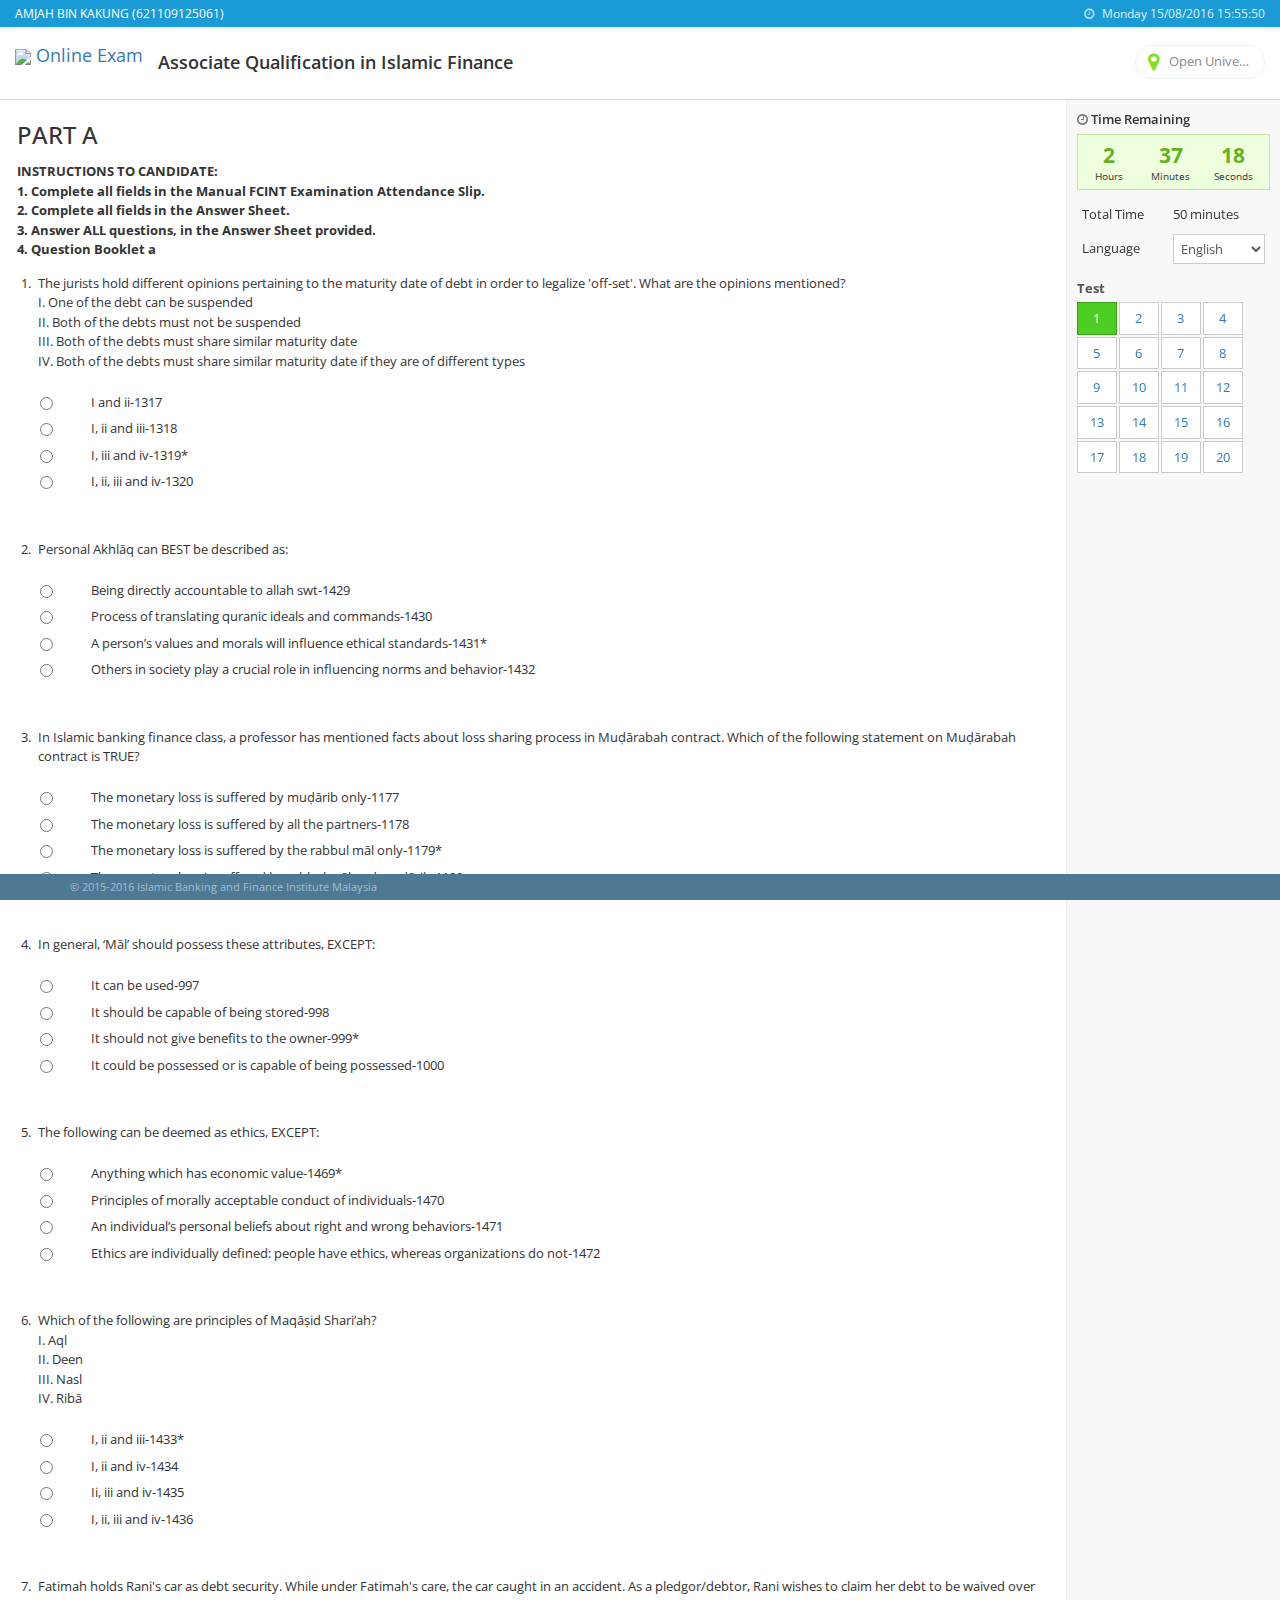
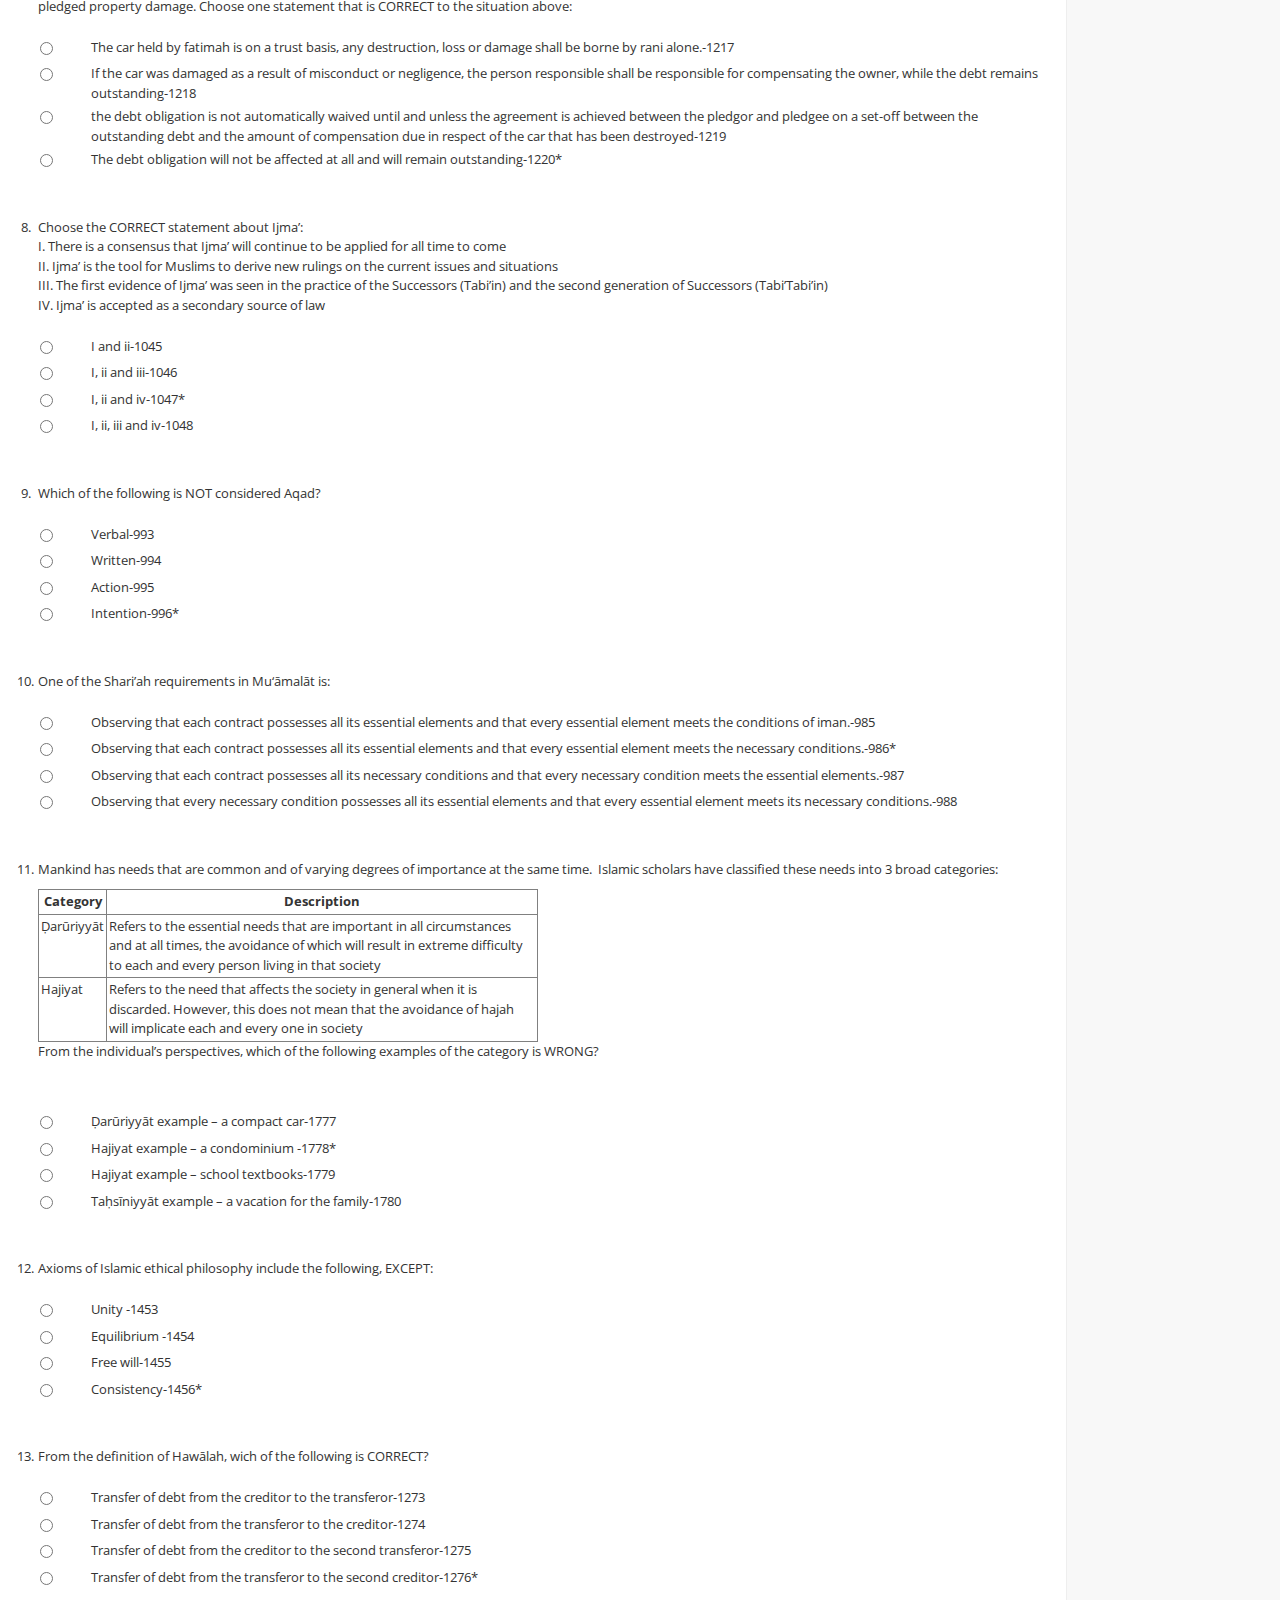
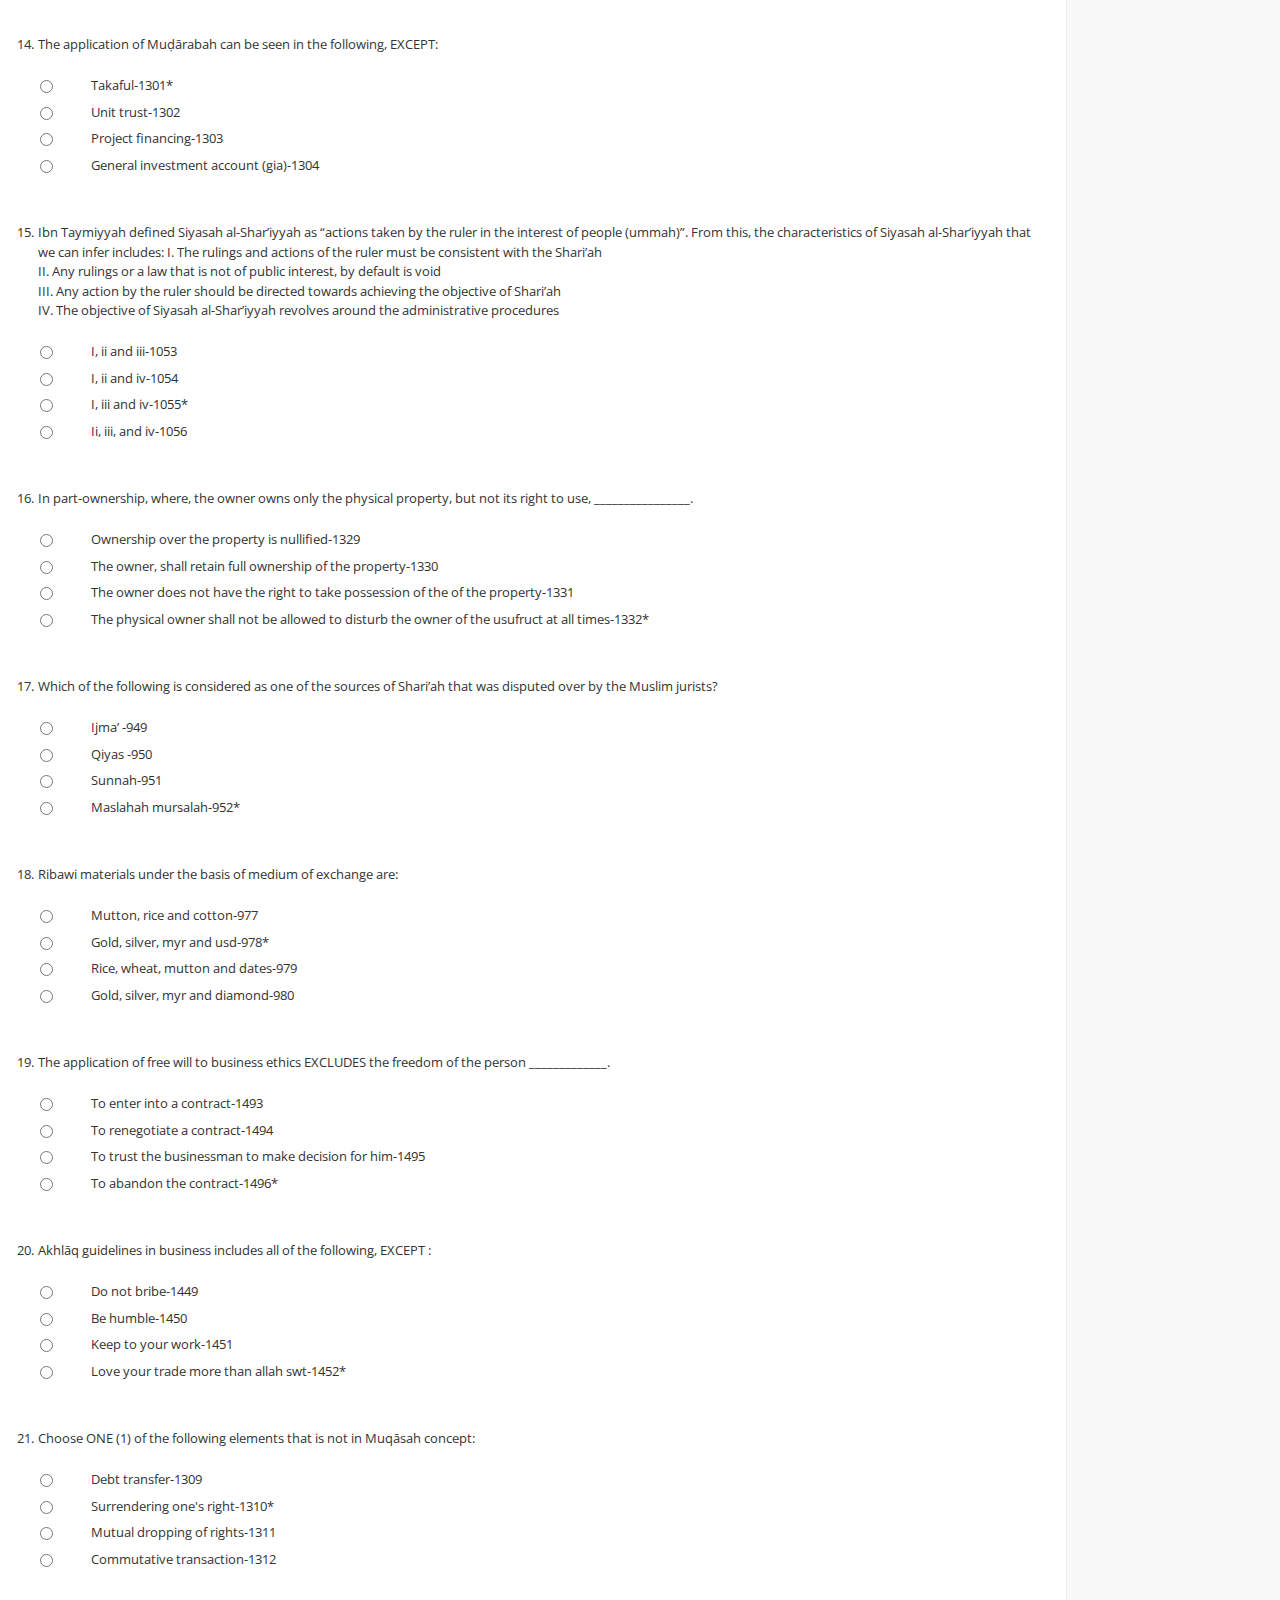
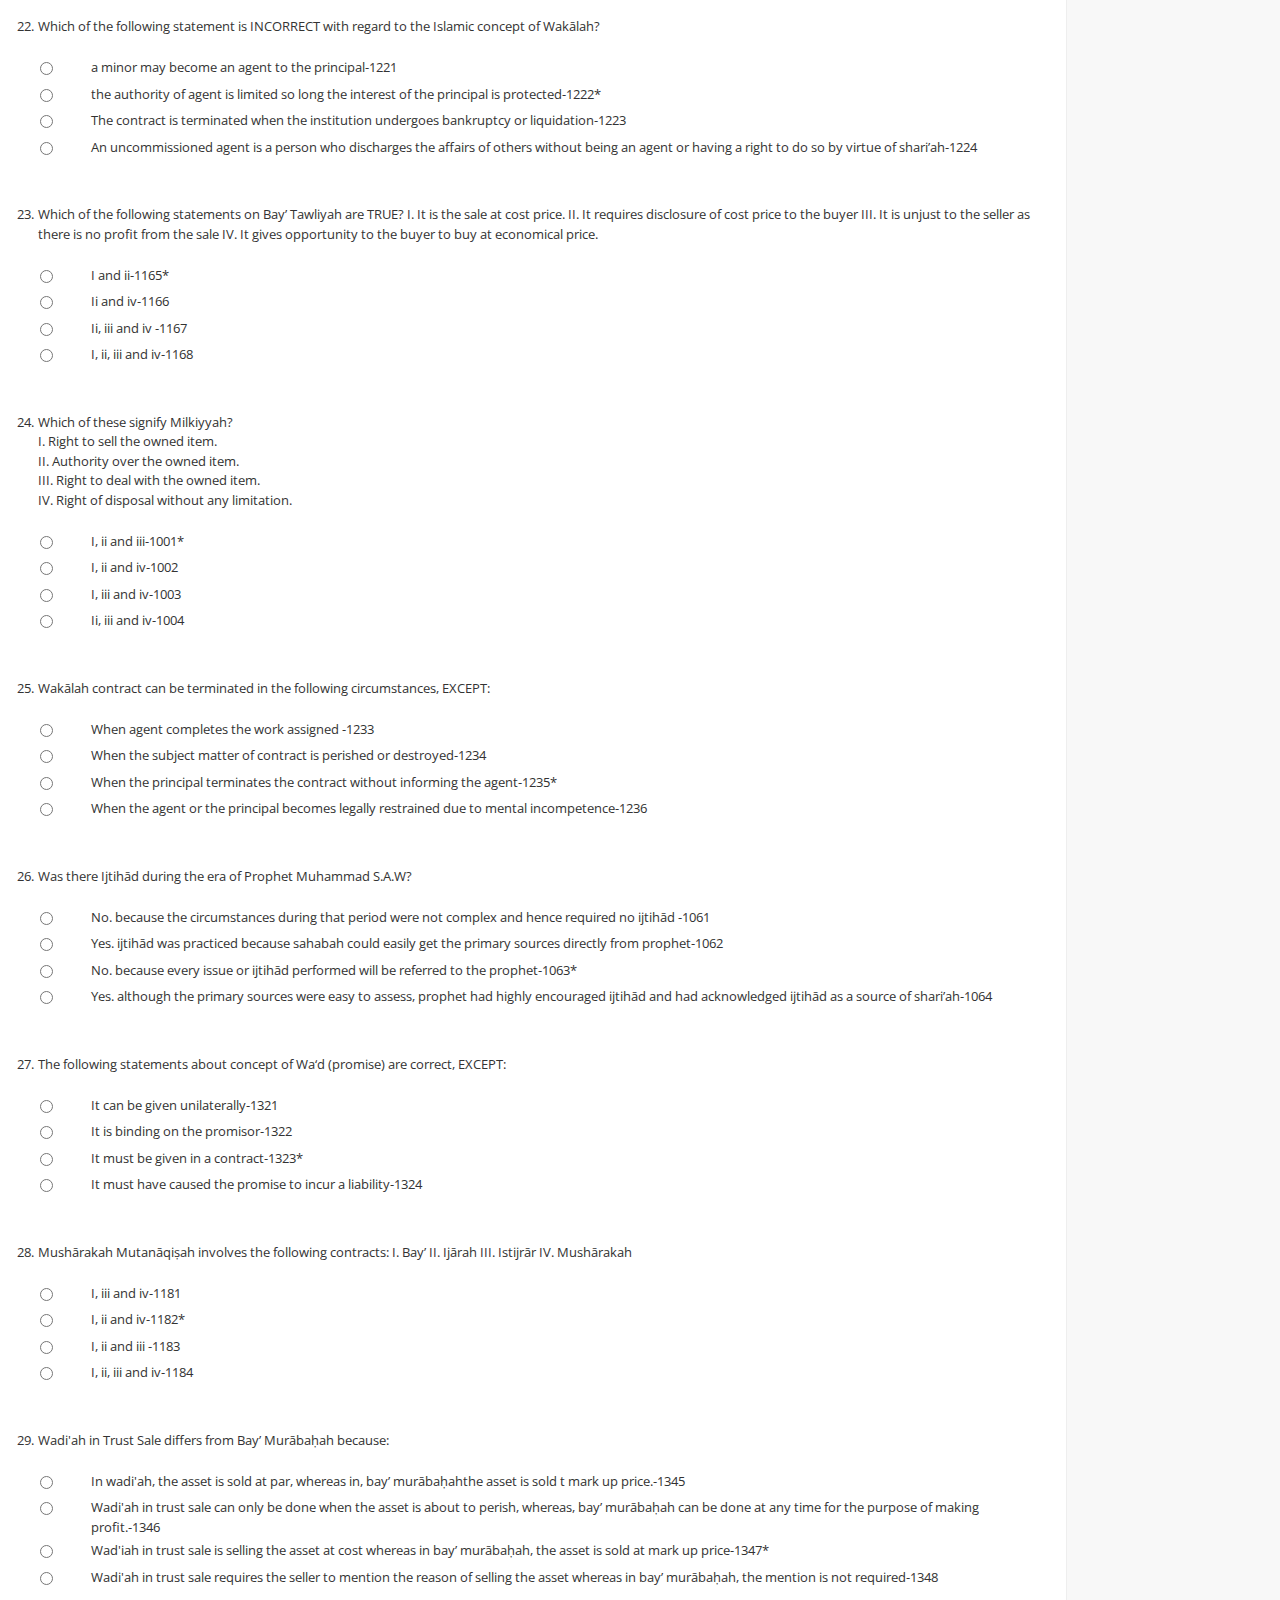
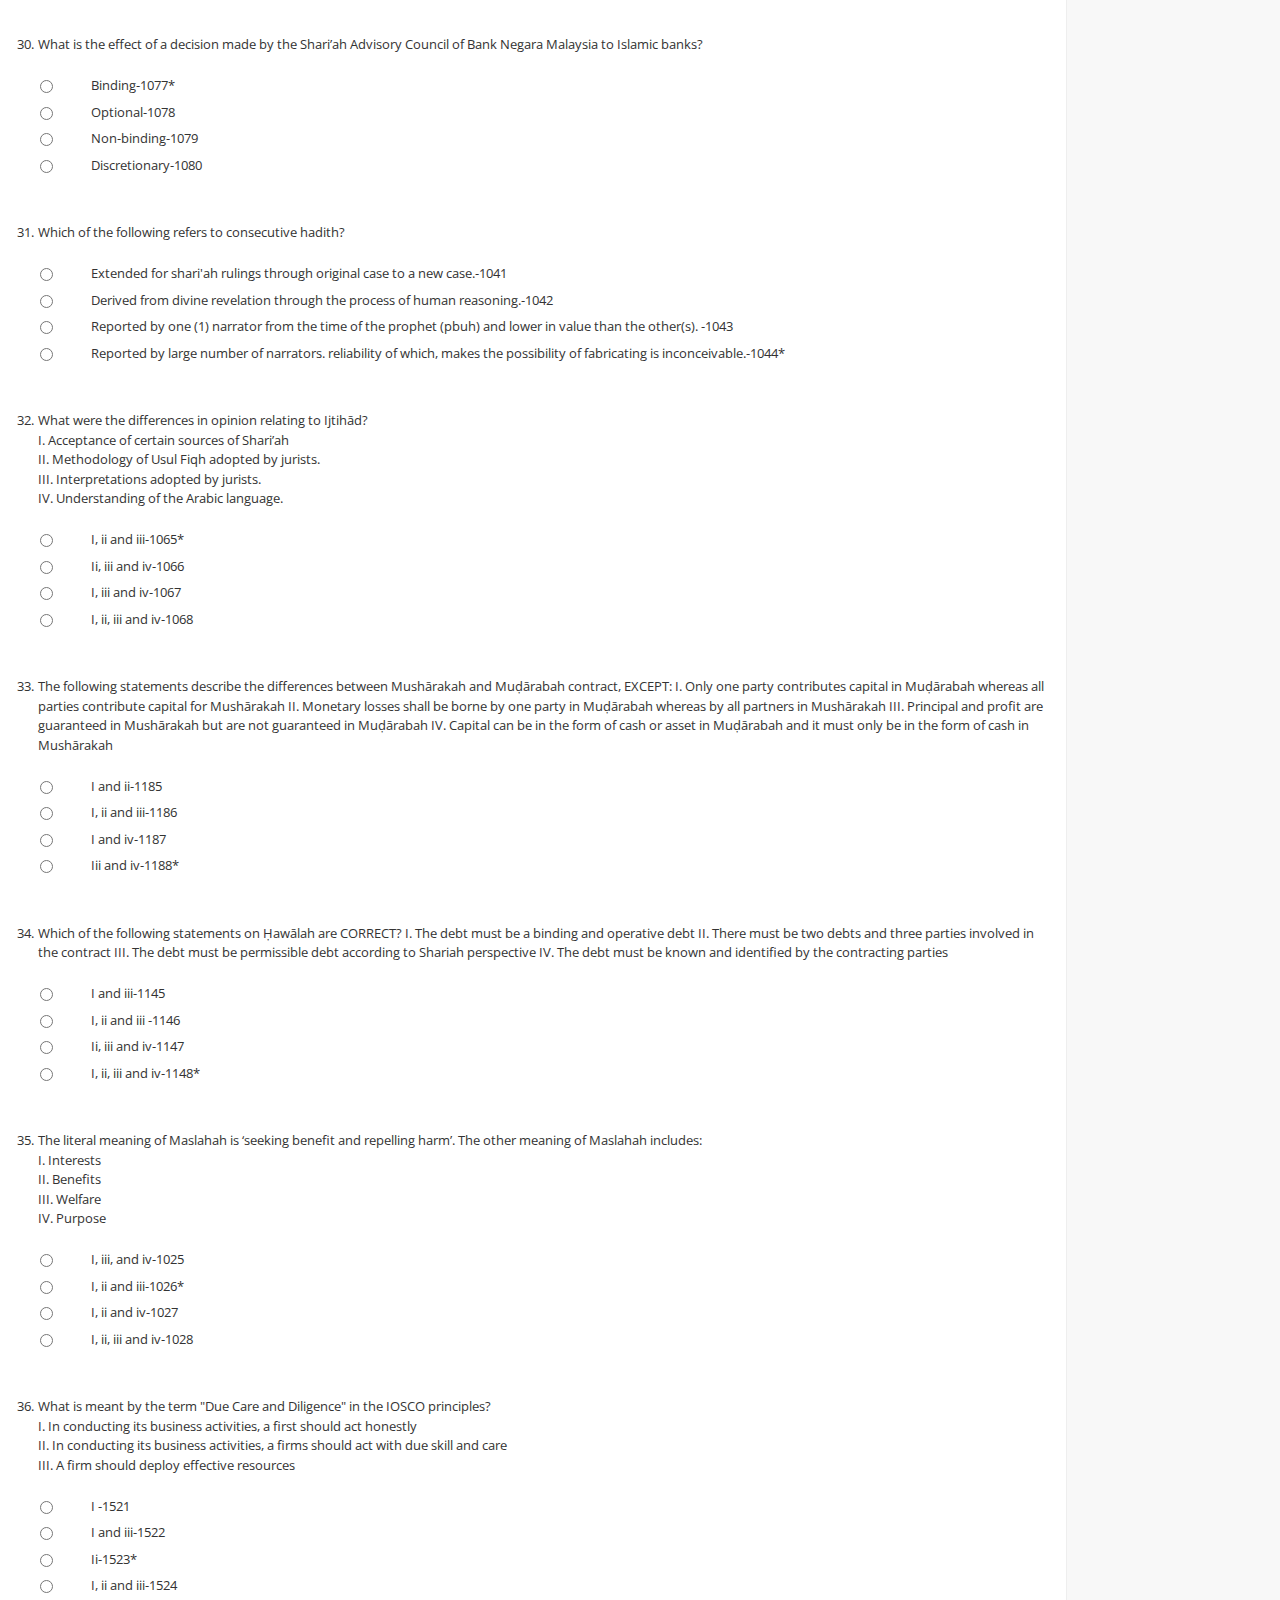
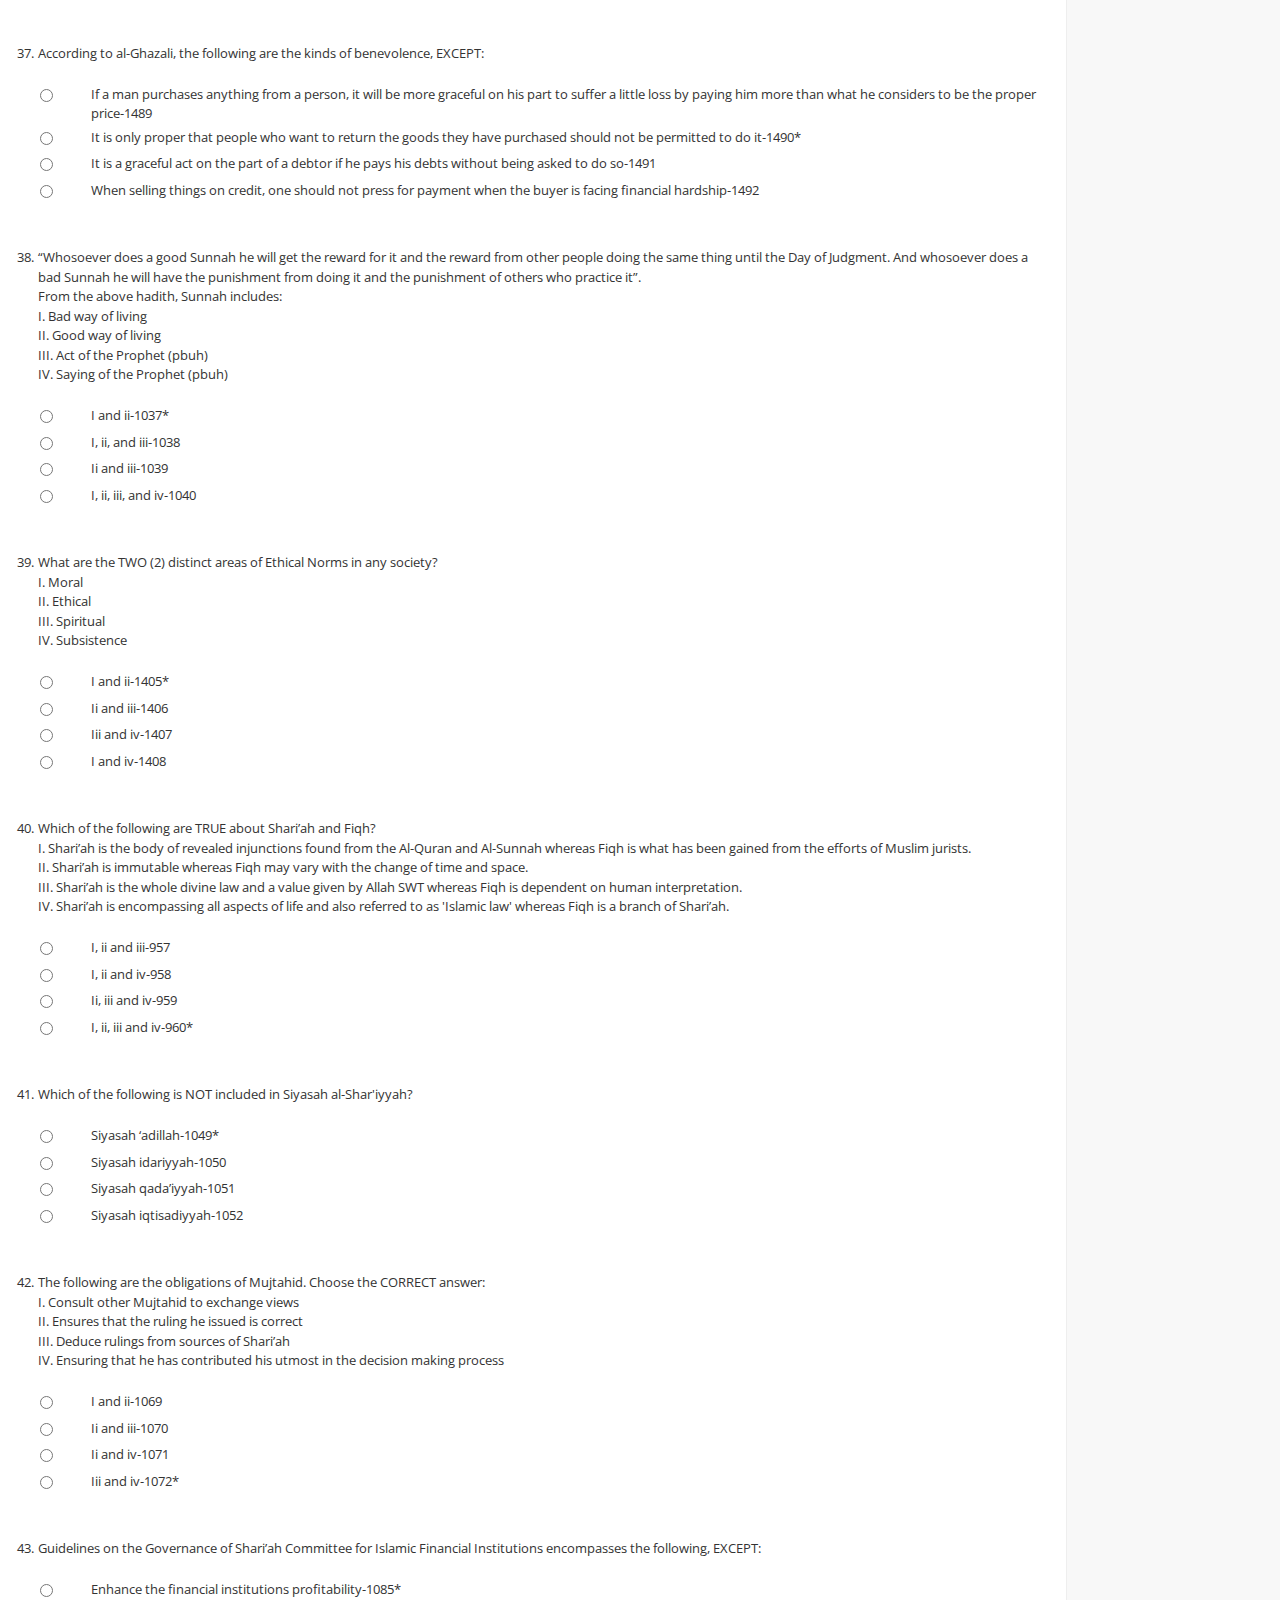
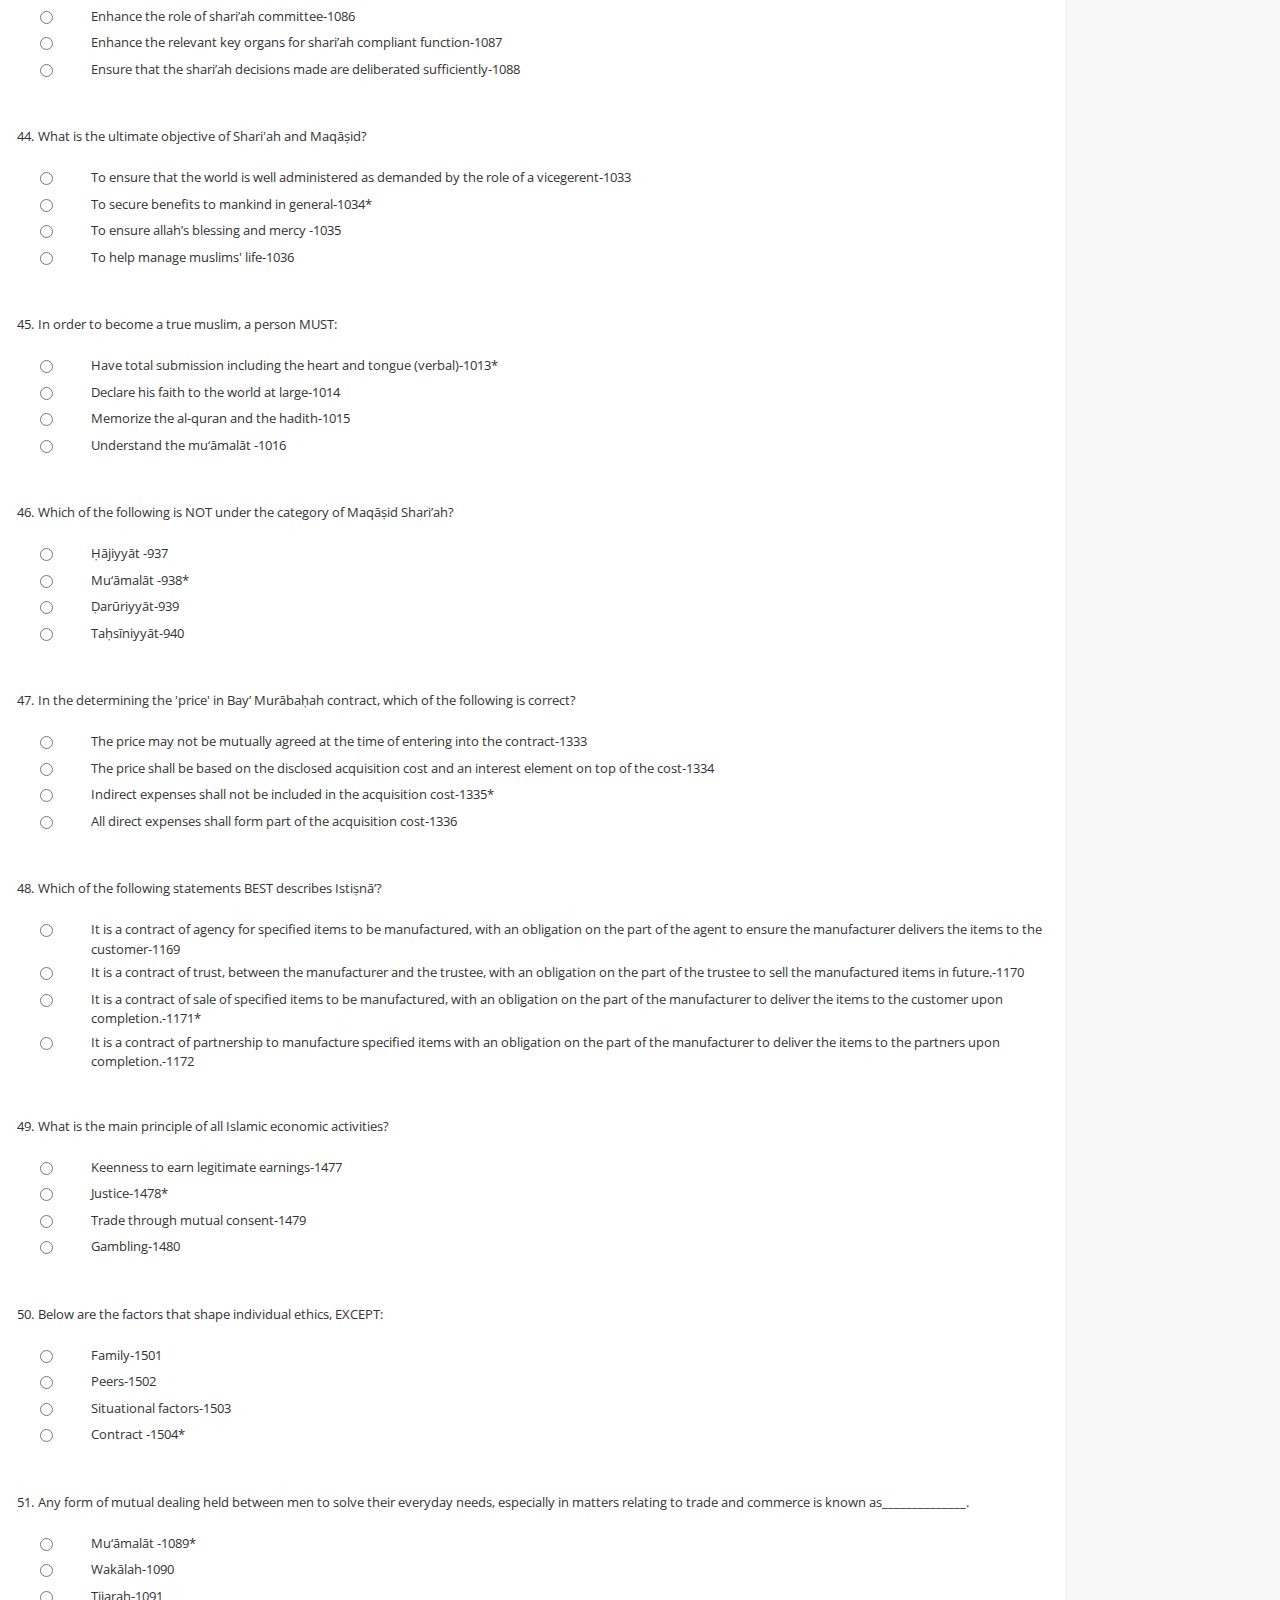
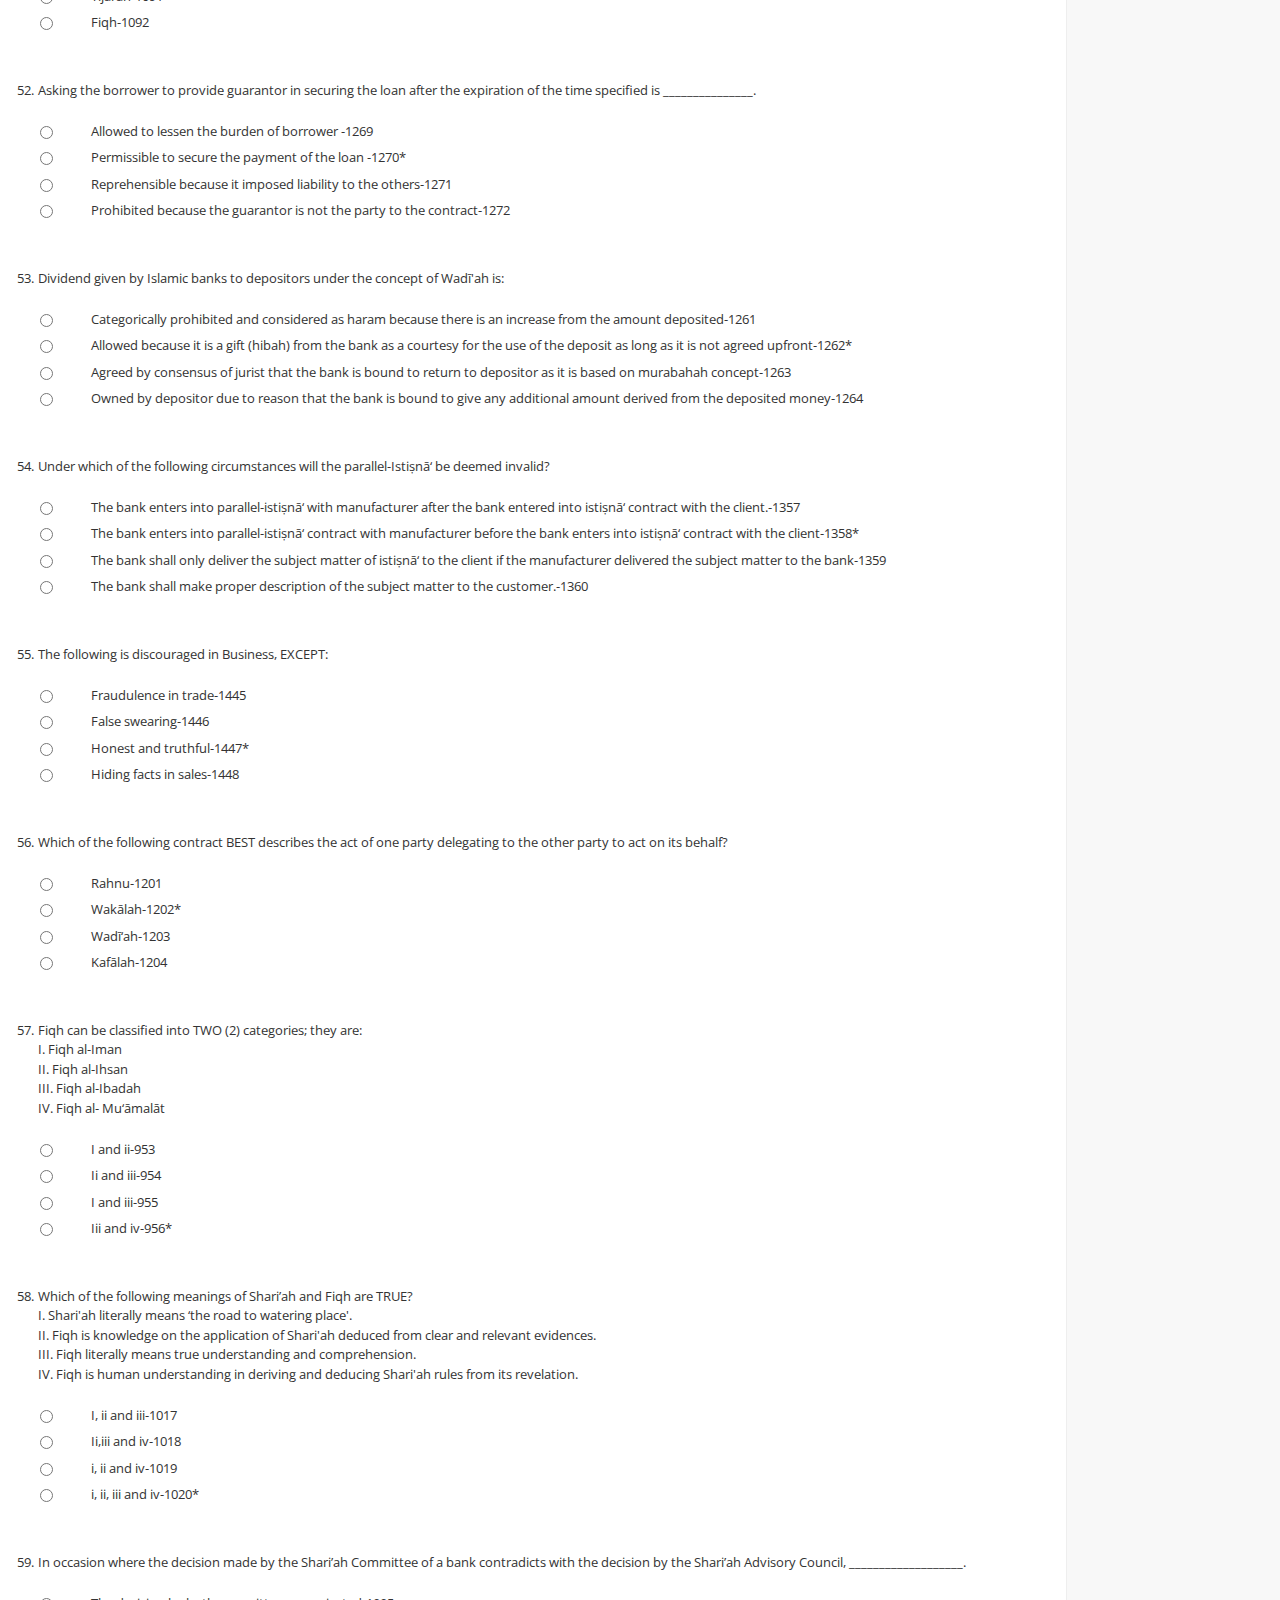
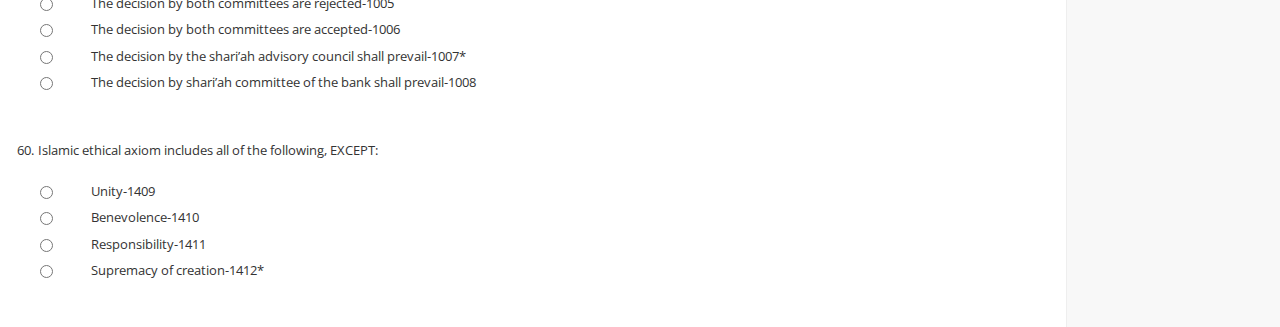
==== commit c037eea5: "update" ====
--- a/exam.html
+++ b/exam.html
@@ -14,6 +14,7 @@
     <link rel="stylesheet" href="https://cdnjs.cloudflare.com/ajax/libs/animate.css/3.5.2/animate.min.css">
     <link rel="stylesheet" type="text/css" href="fonts/flaticon/flaticon.css">
     <link rel="stylesheet" href="style.css" />
+	<link rel="stylesheet" href="exam.css" />
 
     <!-- HTML5 shim and Respond.js IE8 support of HTML5 elements and media queries -->
     <!--[if lt IE 9]>
@@ -3292,24 +3293,56 @@
 									<span class="countdown-row countdown-show3"><span class="countdown-section"><span class="countdown-amount">2</span><span class="countdown-period">Hours</span></span><span class="countdown-section"><span class="countdown-amount">37</span><span class="countdown-period">Minutes</span></span><span class="countdown-section"><span class="countdown-amount">18</span><span class="countdown-period">Seconds</span></span></span></span>
 								</fieldset>
 						
-							<table class="simpletable" width="100%">
-								<tbody><tr>
-										<td>Total Time</td>
-										
-										<td>50&nbsp;minutes</td>
-									</tr>
-									<tr>
-										<td>Language</td>
-										<td>
-											<select id="language" class="form-control input-sm">
-												<option value="1" selected="">English</option>
-												<option value="2">Malay</option>
-											</select>
-
-										</td>
-									</tr>
-								</tbody>
-							</table>
+								<table class="simpletable" width="100%">
+									<tbody><tr>
+											<td>Total Time</td>
+											
+											<td>50&nbsp;minutes</td>
+										</tr>
+										<tr>
+											<td>Language</td>
+											<td>
+												<select id="language" class="form-control input-sm">
+													<option value="1" selected="">English</option>
+													<option value="2">Malay</option>
+												</select>
+
+											</td>
+										</tr>
+									</tbody>
+								</table>
+								
+								<div id="question_div">
+
+									<div class="question-section">
+									<div class="question-title">Test</div>
+
+										<div id="question-link-1" class="question-link answered"><a href="#">1</a></div>
+										<div id="question-link-1" class="question-link"><a href="#">2</a></div>
+										<div id="question-link-1" class="question-link"><a href="#">3</a></div>
+										<div id="question-link-1" class="question-link"><a href="#">4</a></div>
+										<div id="question-link-1" class="question-link"><a href="#">5</a></div>
+										<div id="question-link-1" class="question-link"><a href="#">6</a></div>
+										<div id="question-link-1" class="question-link"><a href="#">7</a></div>
+										<div id="question-link-1" class="question-link"><a href="#">8</a></div>
+										<div id="question-link-1" class="question-link"><a href="#">9</a></div>
+										<div id="question-link-1" class="question-link"><a href="#">10</a></div>
+										<div id="question-link-1" class="question-link"><a href="#">11</a></div>
+										<div id="question-link-1" class="question-link"><a href="#">12</a></div>
+										<div id="question-link-1" class="question-link"><a href="#">13</a></div>
+										<div id="question-link-1" class="question-link"><a href="#">14</a></div>
+										<div id="question-link-1" class="question-link"><a href="#">15</a></div>
+										<div id="question-link-1" class="question-link"><a href="#">16</a></div>
+										<div id="question-link-1" class="question-link"><a href="#">17</a></div>
+										<div id="question-link-1" class="question-link"><a href="#">18</a></div>
+										<div id="question-link-1" class="question-link"><a href="#">19</a></div>
+										<div id="question-link-1" class="question-link"><a href="#">20</a></div>
+
+									</div>
+									</div>
+								
+								</div>
+
 
 							</div>
 						</div>
@@ -3348,15 +3381,15 @@
     <script src="http://netdna.bootstrapcdn.com/bootstrap/3.3.6/js/bootstrap.min.js"></script>
 	<script>
 	$(window).scroll(function() {     
-    var scroll = $(window).scrollTop();
-
-    if (scroll > 0) {
-        $(".navbar-default").addClass("scrolled");
-    }
-    else {
-        $(".navbar-default").removeClass("scrolled");
-    }
-});
+		var scroll = $(window).scrollTop();
+
+		if (scroll > 0) {
+			$(".navbar-default").addClass("scrolled");
+		}
+		else {
+			$(".navbar-default").removeClass("scrolled");
+		}
+	});
 	</script>
 </body>
 
--- a/exam.css
+++ b/exam.css
@@ -0,0 +1,54 @@
+
+#ol_main{
+    position: relative;
+    top:10px;
+}
+
+#ol_question{
+    width:80%;
+    margin-left: 25%;
+}
+
+
+#ol_block {
+    position: fixed;
+    float:left;
+    top: 155px;
+    width: 20%;
+    padding: 10px;
+    z-index:999;
+    -webkit-border-radius: 15px 10px 10px 10px;
+    -moz-border-radius: 15px 10px 10px 10px;
+    border-radius: 15px 10px 10px 10px;
+    border: 2px solid #26729a;
+    background-color: #fbfbfb;
+
+}
+
+#question_div { margin-top:10px; }
+.question-legend { margin:10px 0}
+.question-title { font-weight:700; color:#555; margin-bottom:5px; }
+.question-section { overflow:hidden;margin-bottom:10px; }
+.question-link a { float:left; padding:6px; background:#fff; width:40px; text-align:center; border:1px solid #ccc; margin:0 2px 2px 0; text-decoration:none }
+.question-link a:hover { background:#efefef }
+.question-link.answered a { background:#4ecd22; color:#fff; border-color:#37a312 }
+
+@keyframes highlight {
+    0% {
+        background: #f0f7ff
+    }
+    100% {
+        background: none;
+    }
+}
+
+.highlight .is-countdown {
+    border: 1px solid #e7b29b;
+    background-color: #ffeddd;
+}
+
+.highlight .countdown-amount { color: #f00; }
+
+#nav-progress { width:200px; margin-top:20px }
+#nav-progress .status { margin-right:5px; color:#ccc; }
+#nav-progress .progress { height:10px; margin-top:4px; }